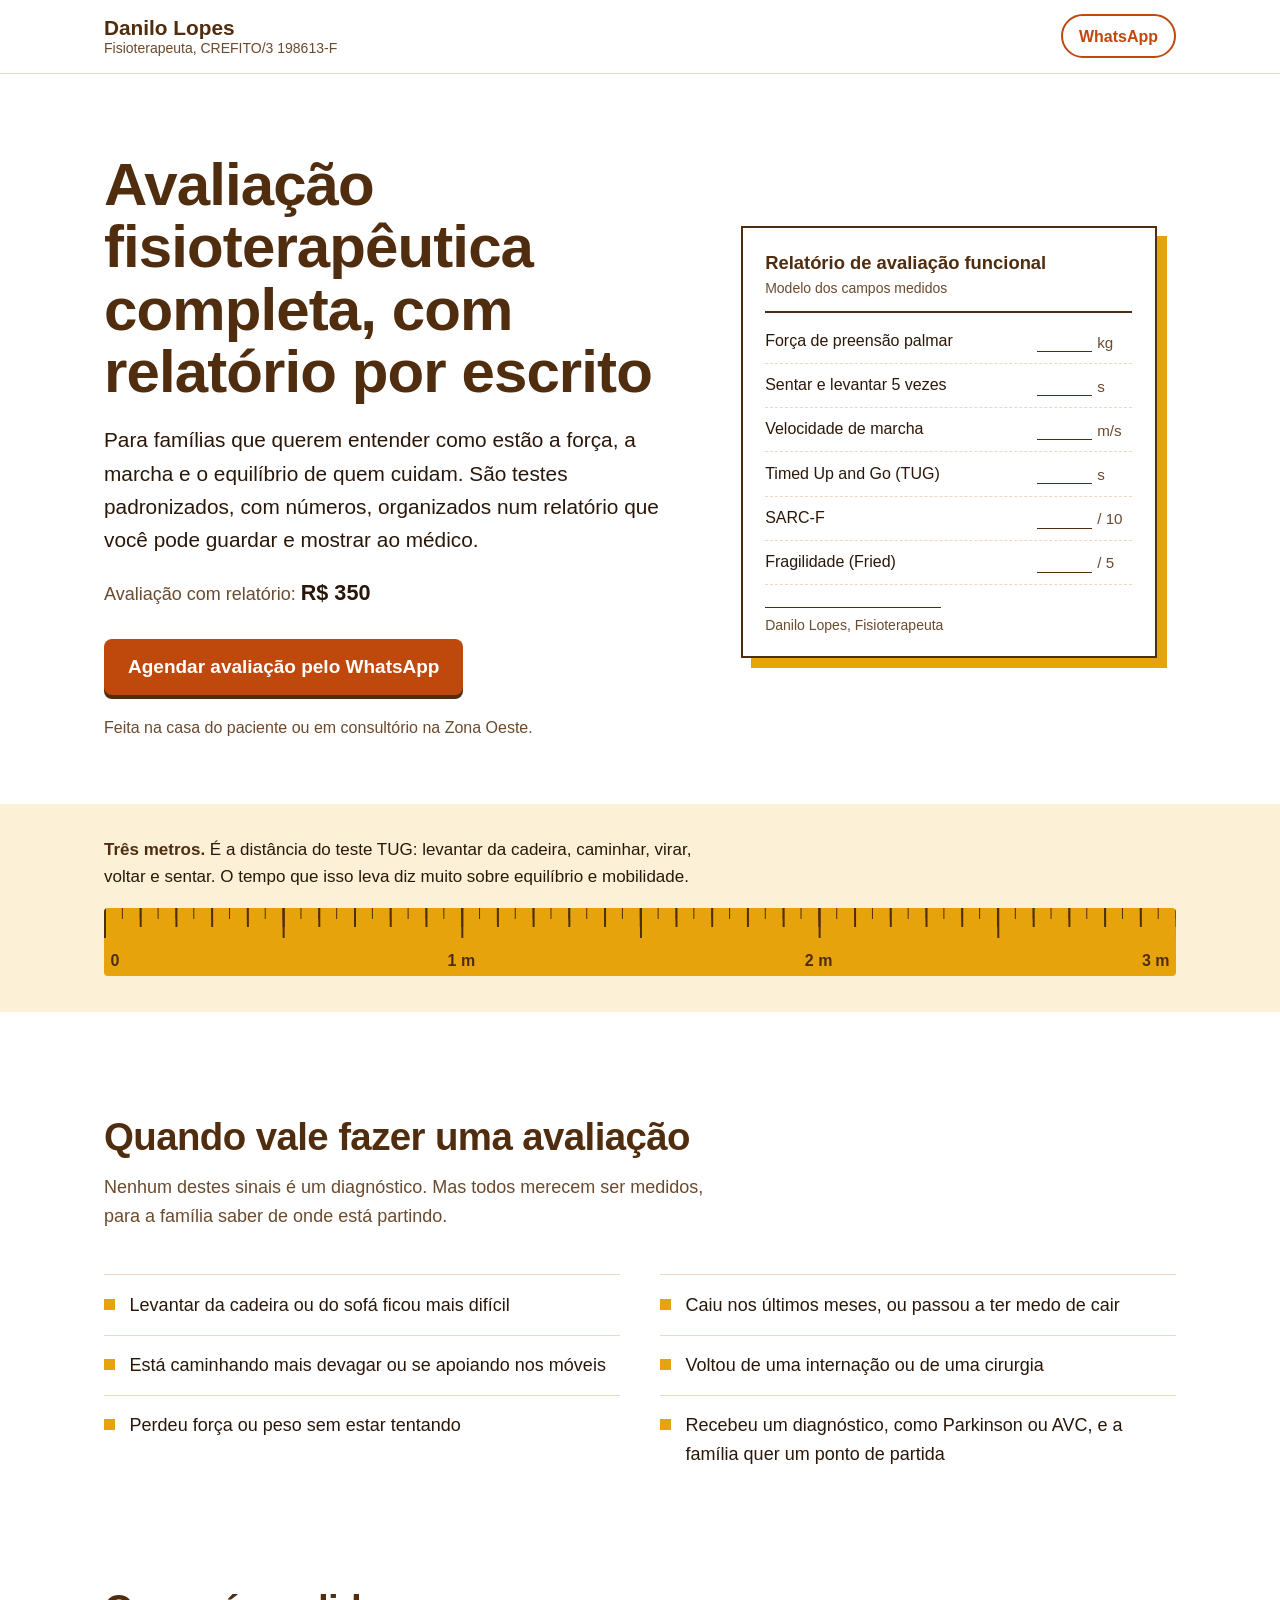
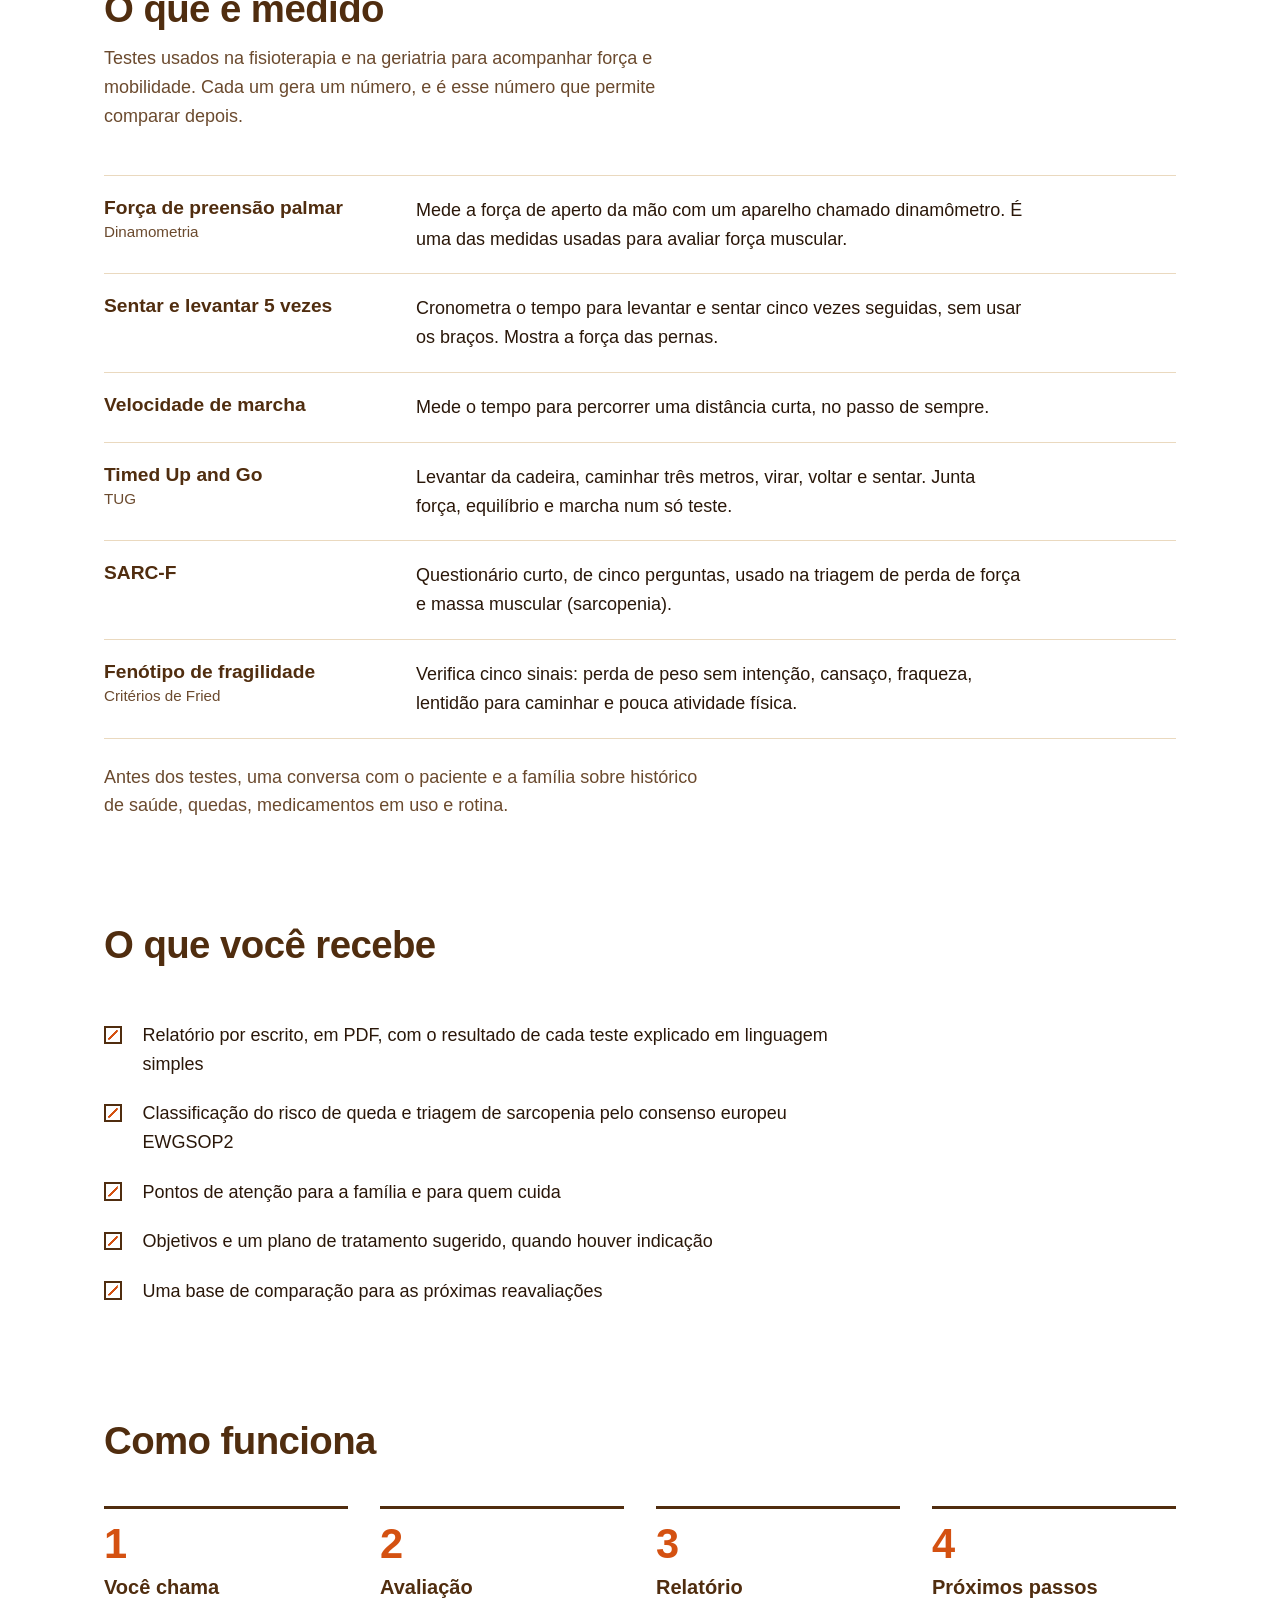
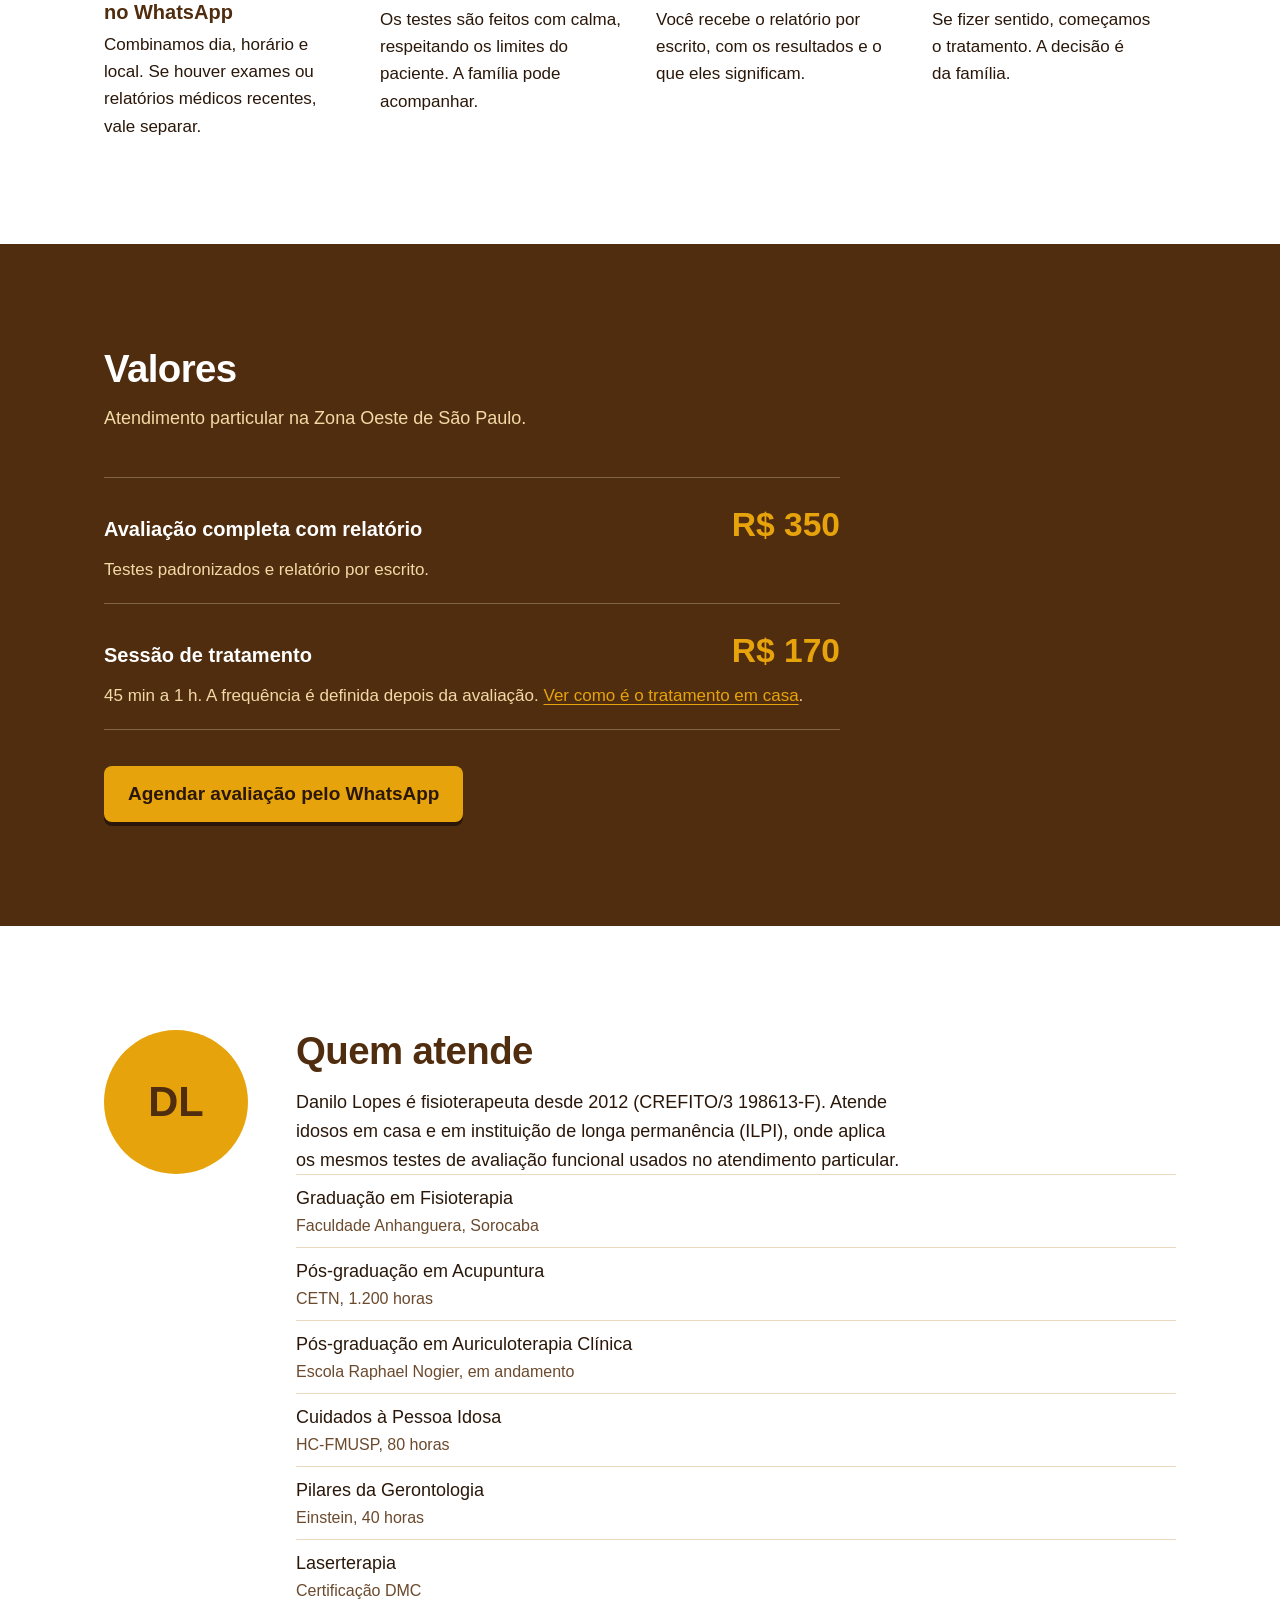
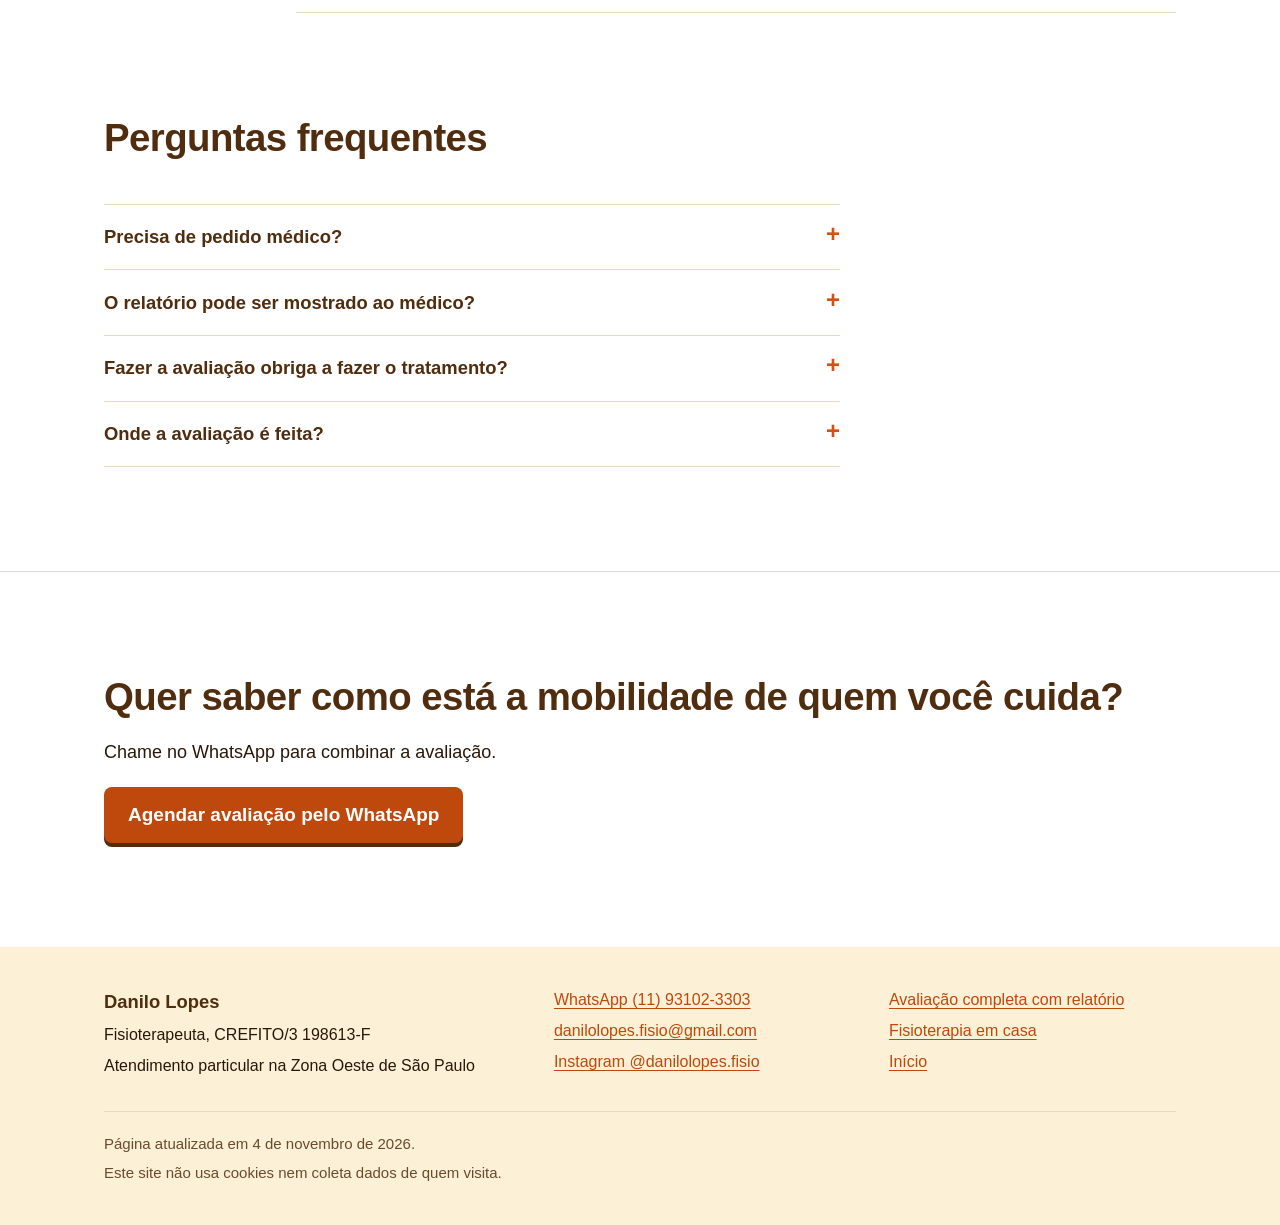
==== public/avaliacao/index.html @ bc0ceb4e "Páginas de avaliação completa e fisioterapia em casa Site estático (HTML, CSS embutido, fontes própr" ====
<!doctype html>
<html lang="pt-BR">
<head>
<meta charset="utf-8">
<meta name="viewport" content="width=device-width, initial-scale=1">
<script>document.documentElement.classList.add("js")</script>
<title>Avaliação fisioterapêutica para idosos com relatório | Danilo Lopes, Fisioterapeuta</title>
<meta name="description" content="Força, marcha, equilíbrio e risco de queda medidos com testes padronizados e entregues num relatório por escrito. Zona Oeste de São Paulo.">
<link rel="canonical" href="https://danilolopesfisio.com.br/avaliacao/">
<meta name="theme-color" content="#502d0f">
<link rel="icon" href="/favicon.svg" type="image/svg+xml">
<link rel="apple-touch-icon" href="/apple-touch-icon.png">
<link rel="preload" href="/fontes/bricolage-800.woff2" as="font" type="font/woff2" crossorigin>
<link rel="preload" href="/fontes/atkinson-400.woff2" as="font" type="font/woff2" crossorigin>
<meta property="og:type" content="website">
<meta property="og:locale" content="pt_BR">
<meta property="og:site_name" content="Danilo Lopes, Fisioterapeuta">
<meta property="og:title" content="Avaliação fisioterapêutica completa, com relatório por escrito">
<meta property="og:description" content="Força, marcha, equilíbrio e risco de queda medidos com testes padronizados e entregues num relatório por escrito. Zona Oeste de São Paulo.">
<meta property="og:url" content="https://danilolopesfisio.com.br/avaliacao/">
<meta property="og:image" content="https://danilolopesfisio.com.br/og/avaliacao.png">
<meta property="og:image:width" content="1200">
<meta property="og:image:height" content="630">
<meta property="og:image:alt" content="Avaliação fisioterapêutica completa, com relatório por escrito">
<meta name="twitter:card" content="summary_large_image">
<style>@font-face{font-family: "Bricolage";src: url("/fontes/bricolage-800.woff2") format("woff2");font-weight: 800;font-display: swap}@font-face{font-family: "Atkinson";src: url("/fontes/atkinson-400.woff2") format("woff2");font-weight: 400;font-display: swap}@font-face{font-family: "Atkinson";src: url("/fontes/atkinson-700.woff2") format("woff2");font-weight: 700;font-display: swap}:root{--papel: #ffffff;--tinta: #2a1709;--tinta-suave: #6b4a2e;--marrom: #502d0f;--laranja: #d45111;--laranja-texto: #bf480d;--mostarda: #e6a30b;--mostarda-claro: #fcf1d6;--linha: #ead9bf;--titulo: "Bricolage","Arial Black","Helvetica Neue",sans-serif;--texto: "Atkinson","Verdana","Segoe UI",sans-serif;--largura: 72rem;--medida: 38rem;--margem: clamp(1rem,4vw,2.5rem);--respiro: clamp(3.5rem,9vw,6.5rem)}*,*::before,*::after{box-sizing: border-box}html{-webkit-text-size-adjust: 100%;text-size-adjust: 100%}body{margin: 0;background: var(--papel);color: var(--tinta);font-family: var(--texto);font-size: 1.125rem;line-height: 1.6;text-rendering: optimizeLegibility}h1,h2,h3{font-family: var(--titulo);font-weight: 800;color: var(--marrom);letter-spacing: -0.015em;margin: 0;text-wrap: balance}h1{font-size: clamp(2.15rem,6.4vw,3.75rem);line-height: 1.04}h2{font-size: clamp(1.65rem,4.2vw,2.4rem);line-height: 1.1}h3{font-size: 1.25rem;line-height: 1.25;letter-spacing: 0}p{margin: 0;text-wrap: pretty}a{color: var(--laranja-texto);text-underline-offset: 0.18em;text-decoration-thickness: 1px}a:hover{text-decoration-thickness: 2px}:focus-visible{outline: 3px solid var(--laranja);outline-offset: 3px;border-radius: 2px}.conteiner{width: 100%;max-width: var(--largura);margin-inline: auto;padding-inline: var(--margem)}.pular{position: absolute;left: 1rem;top: -4rem;background: var(--marrom);color: var(--papel);padding: 0.6rem 1rem;z-index: 10}.pular:focus{top: 1rem}.topo{border-bottom: 1px solid var(--linha)}.topo-interno{display: flex;align-items: center;justify-content: space-between;gap: 1rem;padding-block: 0.9rem}.marca{text-decoration: none;color: var(--tinta);line-height: 1.2}.marca-nome{display: block;font-family: var(--titulo);font-weight: 800;font-size: 1.3rem;color: var(--marrom)}.marca-registro{display: block;font-size: 0.875rem;color: var(--tinta-suave)}.topo-wa{flex: none;font-weight: 700;font-size: 1rem;text-decoration: none;color: var(--laranja-texto);border: 2px solid currentColor;border-radius: 999px;padding: 0.45rem 1rem}.topo-wa:hover{background: var(--laranja-texto);color: var(--papel)}.botao{display: inline-block;background: var(--laranja-texto);color: var(--papel);font-family: var(--texto);font-weight: 700;font-size: 1.1875rem;line-height: 1.25;text-decoration: none;padding: 1rem 1.5rem;border-radius: 0.5rem;box-shadow: 0 4px 0 var(--marrom);transition: transform 120ms ease,box-shadow 120ms ease}.botao:hover{transform: translateY(2px);box-shadow: 0 2px 0 var(--marrom)}.botao:active{transform: translateY(4px);box-shadow: 0 0 0 var(--marrom)}.heroi{padding-block: clamp(2.25rem,7vw,5rem) clamp(2.5rem,6vw,4rem)}.heroi-grade{display: grid;gap: clamp(2.5rem,6vw,4.5rem);align-items: center}.heroi-texto{max-width: 40rem}.heroi-texto>* + *{margin-top: 1.25rem}.lead{font-size: clamp(1.15rem,2.4vw,1.3rem);max-width: var(--medida)}.preco-linha{font-size: 1.125rem;color: var(--tinta-suave)}.preco-linha strong{color: var(--tinta);font-size: 1.35rem;font-family: var(--titulo);font-weight: 800}.heroi-acao{padding-top: 0.5rem}.heroi-nota{font-size: 1rem;color: var(--tinta-suave)}.folha{background: var(--papel);border: 2px solid var(--marrom);box-shadow: 10px 10px 0 var(--mostarda);padding: 1.5rem 1.4rem 1.25rem;max-width: 26rem;width: calc(100% - 10px);justify-self: center;margin: 0 10px 10px 0}.folha-cabecalho{border-bottom: 2px solid var(--marrom);padding-bottom: 0.75rem;margin-bottom: 0.4rem}.folha-titulo{font-family: var(--titulo);font-weight: 800;color: var(--marrom);font-size: 1.15rem;line-height: 1.2}.folha-sub{font-size: 0.875rem;color: var(--tinta-suave);margin-top: 0.2rem}.folha-linhas{margin: 0}.folha-linha{display: grid;grid-template-columns: 1fr auto;gap: 0.75rem;align-items: end;padding-block: 0.7rem;border-bottom: 1px dashed var(--linha)}.folha-linha dt{font-size: 1rem;line-height: 1.3}.folha-linha dd{margin: 0;display: grid;grid-template-columns: 3.4rem 2.2rem;gap: 0.35rem;align-items: end;font-size: 0.95rem;line-height: 1.2;color: var(--tinta-suave);white-space: nowrap}.folha-linha dd span{border-bottom: 1.5px solid var(--marrom);height: 0.9em}.folha-assinatura{margin-top: 1.4rem;font-size: 0.875rem;color: var(--tinta-suave)}.folha-assinatura::before{content: "";display: block;width: 11rem;border-top: 1.5px solid var(--marrom);margin-bottom: 0.35rem}.planta{width: 100%;max-width: 28rem;justify-self: center;margin: 0}.planta svg{display: block;width: 100%;height: auto}.planta-texto{font-family: var(--texto);font-weight: 700;font-size: 15px;fill: var(--marrom)}.faixa-trena{background: var(--mostarda-claro);padding-block: 2rem 2.25rem;overflow: hidden}.trena-legenda{max-width: var(--medida);font-size: 1.0625rem;margin-bottom: 1.1rem}.trena-legenda strong{font-family: var(--titulo);font-weight: 800;color: var(--marrom)}.trena{position: relative;height: 4.25rem;background-color: var(--mostarda);background-image: repeating-linear-gradient(to right,var(--marrom) 0 2px,transparent 2px 100%),repeating-linear-gradient(to right,var(--marrom) 0 1.5px,transparent 1.5px 100%),repeating-linear-gradient(to right,var(--marrom) 0 1px,transparent 1px 100%);background-size: calc(100% / 6) 1.9rem,calc(100% / 30) 1.2rem,calc(100% / 60) 0.7rem;background-repeat: repeat-x;background-position: left top;border-radius: 0.25rem;transform-origin: left center;animation: desenrolar 1100ms cubic-bezier(.2,.7,.2,1) 200ms both}.trena-marca{position: absolute;bottom: 0.45rem;font-family: var(--titulo);font-weight: 800;font-size: 1rem;color: var(--marrom);line-height: 1;white-space: nowrap;transform: translateX(-50%)}.trena-marca:first-child{transform: none;left: 0.4rem !important}.trena-marca:last-child{transform: translateX(-100%);left: calc(100% - 0.4rem) !important}@keyframes desenrolar{from{transform: scaleX(0.04)}to{transform: scaleX(1)}}.secao{padding-block: calc(var(--respiro) / 2)}.faixa-trena + .secao{padding-top: var(--respiro)}main>.secao:last-child{padding-bottom: var(--respiro)}.secao-cabeca{max-width: var(--medida);margin-bottom: clamp(1.75rem,4vw,2.75rem)}.secao-cabeca>* + *{margin-top: 0.9rem}.secao-intro{color: var(--tinta-suave)}.lista-regua{list-style: none;margin: 0;padding: 0;display: grid;column-gap: 2.5rem}.lista-regua li{border-top: 1px solid var(--linha);padding: 0.95rem 0 0.95rem 1.6rem;position: relative}.lista-regua li::before{content: "";position: absolute;left: 0;top: 1.45rem;width: 0.7rem;height: 0.7rem;background: var(--mostarda)}.definicoes{margin: 0}.definicao{display: grid;gap: 0.35rem 2.5rem;border-top: 1px solid var(--linha);padding-block: 1.25rem}.definicao:last-child{border-bottom: 1px solid var(--linha)}.definicao dt{font-family: var(--titulo);font-weight: 800;font-size: 1.2rem;color: var(--marrom);line-height: 1.25}.definicao dt small{display: block;font-family: var(--texto);font-weight: 400;font-size: 0.95rem;color: var(--tinta-suave);margin-top: 0.15rem}.definicao dd{margin: 0;max-width: var(--medida)}.complemento{margin-top: 1.5rem;max-width: var(--medida);color: var(--tinta-suave)}.recebe{list-style: none;margin: 0;padding: 0;max-width: 46rem}.recebe li{display: grid;grid-template-columns: 1.6rem 1fr;gap: 0.8rem;padding-block: 0.65rem}.recebe li::before{content: "";width: 1.15rem;height: 1.15rem;margin-top: 0.3rem;border: 2px solid var(--marrom);background: linear-gradient(135deg,transparent 45%,var(--laranja) 45% 60%,transparent 60%) center / 70% 70% no-repeat}.passos{list-style: none;margin: 0;padding: 0;counter-reset: passo;display: grid;gap: 1.75rem 2rem}.passos li{counter-increment: passo;border-top: 3px solid var(--marrom);padding-top: 0.9rem}.passos li::before{content: counter(passo);display: block;font-family: var(--titulo);font-weight: 800;font-size: 2.6rem;line-height: 1;color: var(--laranja);margin-bottom: 0.6rem}.passos h3{margin-bottom: 0.4rem}.passos p{font-size: 1.0625rem}.motivos{list-style: none;margin: 0;padding: 0;display: grid;gap: 1.25rem 2.5rem}.motivos li{padding-left: 1.1rem;border-left: 4px solid var(--mostarda)}.valores{background: var(--marrom);color: var(--mostarda-claro);padding-block: var(--respiro);margin-block: calc(var(--respiro) / 2)}.valores h2{color: var(--papel)}.valores .secao-intro{color: #f2d9a6}.precos{margin: 0;max-width: 46rem}.preco{display: grid;grid-template-columns: 1fr auto;gap: 0.25rem 1rem;align-items: baseline;padding-block: 1.25rem;border-top: 1px solid rgba(252,241,214,0.28)}.preco:last-child{border-bottom: 1px solid rgba(252,241,214,0.28)}.preco dt{font-family: var(--titulo);font-weight: 800;font-size: 1.25rem;color: var(--papel);line-height: 1.25}.preco dd{margin: 0}.preco-valor{font-family: var(--titulo);font-weight: 800;font-size: clamp(1.6rem,4.5vw,2.1rem);color: var(--mostarda);white-space: nowrap}.preco-detalhe{grid-column: 1 / -1;color: #f2d9a6;font-size: 1.0625rem}.valores-acao{margin-top: 2.25rem}.valores .botao{background: var(--mostarda);color: var(--tinta);box-shadow: 0 4px 0 #2a1709}.valores .botao:hover{box-shadow: 0 2px 0 #2a1709}.valores .botao:active{box-shadow: 0 0 0 #2a1709}.valores a:not(.botao){color: var(--mostarda)}.sobre-grade{display: grid;gap: 2rem 3rem;align-items: start}.retrato{width: 6.5rem;height: 6.5rem;border-radius: 50%;background: var(--mostarda);color: var(--marrom);display: grid;place-items: center;font-family: var(--titulo);font-weight: 800;font-size: 2.6rem;overflow: hidden}.retrato img{width: 100%;height: 100%;object-fit: cover}.sobre-texto>* + *{margin-top: 1rem}.sobre-texto p{max-width: var(--medida)}.formacao{list-style: none;margin: 0;padding: 0}.formacao li{padding-block: 0.55rem;border-top: 1px solid var(--linha)}.formacao li:last-child{border-bottom: 1px solid var(--linha)}.formacao span{display: block;color: var(--tinta-suave);font-size: 1rem}.perguntas{max-width: 46rem}.pergunta{border-top: 1px solid var(--linha)}.pergunta:last-child{border-bottom: 1px solid var(--linha)}.pergunta summary{cursor: pointer;list-style: none;display: flex;justify-content: space-between;gap: 1rem;padding-block: 1.1rem;font-weight: 700;font-size: 1.15rem;color: var(--marrom)}.pergunta summary::-webkit-details-marker{display: none}.pergunta summary::after{content: "+";font-family: var(--titulo);font-weight: 800;font-size: 1.5rem;line-height: 1;color: var(--laranja);transition: transform 160ms ease}.pergunta[open] summary::after{transform: rotate(45deg)}.pergunta p{padding-bottom: 1.2rem;max-width: var(--medida)}.fechamento{border-top: 1px solid var(--linha);margin-top: calc(var(--respiro) / 2);padding-top: var(--respiro)}.fechamento-interno>* + *{margin-top: 1.25rem}.fechamento p{max-width: var(--medida)}.rodape{background: var(--mostarda-claro);padding-block: 2.5rem 6rem;font-size: 1rem}.rodape-grade{display: grid;gap: 1.5rem 3rem}.rodape-grade>*>* + *{margin-top: 0.35rem}.rodape-nome{font-family: var(--titulo);font-weight: 800;color: var(--marrom);font-size: 1.15rem}.rodape-legal{margin-top: 2rem;padding-top: 1.25rem;border-top: 1px solid var(--linha);color: var(--tinta-suave);font-size: 0.9375rem}.rodape-legal p + p{margin-top: 0.35rem}.barra-wa{position: fixed;left: 0;right: 0;bottom: 0;z-index: 5;padding: 0.7rem var(--margem) calc(0.7rem + env(safe-area-inset-bottom));background: rgba(255,255,255,0.96);border-top: 1px solid var(--linha)}.barra-wa{transition: transform 200ms ease}.js .barra-wa{transform: translateY(110%)}.js .barra-wa.visivel{transform: none}.barra-wa .botao{display: block;text-align: center;box-shadow: none;padding-block: 0.85rem}.barra-wa .botao:hover,.barra-wa .botao:active{transform: none}.inicio-caminhos{list-style: none;margin: 0;padding: 0;display: grid;gap: 1.5rem}.caminho{display: block;text-decoration: none;color: var(--tinta);border: 2px solid var(--marrom);padding: 1.5rem 1.4rem;box-shadow: 8px 8px 0 var(--mostarda);margin-right: 8px;transition: transform 120ms ease,box-shadow 120ms ease}.caminho:hover{transform: translate(3px,3px);box-shadow: 5px 5px 0 var(--mostarda)}.caminho h2{font-size: clamp(1.4rem,3.4vw,1.8rem)}.caminho p{margin-top: 0.6rem}.caminho-preco{display: block;margin-top: 0.9rem;font-family: var(--titulo);font-weight: 800;font-size: 1.2rem;color: var(--laranja-texto)}@media (min-width: 46rem){.lista-regua{grid-template-columns: 1fr 1fr}.definicao{grid-template-columns: 17rem 1fr}.passos{grid-template-columns: repeat(2,1fr)}.motivos{grid-template-columns: repeat(3,1fr)}.sobre-grade{grid-template-columns: 9rem 1fr}.retrato{width: 9rem;height: 9rem}.rodape-grade{grid-template-columns: 1.4fr 1fr 1fr}.inicio-caminhos{grid-template-columns: 1fr 1fr}.barra-wa{display: none}.rodape{padding-bottom: 2.5rem}}@media (min-width: 62rem){.heroi-grade{grid-template-columns: 1.25fr 1fr}.passos{grid-template-columns: repeat(4,1fr)}}@media (max-width: 22rem){.topo-wa{padding-inline: 0.75rem}.marca-registro{font-size: 0.8125rem}}@media (prefers-reduced-motion: reduce){.trena{animation: none}.botao,.caminho,.pergunta summary::after,.barra-wa{transition: none}}@media print{.topo-wa,.barra-wa,.botao{display: none}.faixa-trena,.valores,.rodape{background: none;color: var(--tinta)}}</style>
<script type="application/ld+json">{"@context":"https://schema.org","@type":"Physiotherapy","name":"Danilo Lopes, Fisioterapeuta","url":"https://danilolopesfisio.com.br/","telephone":"+5511931023303","email":"danilolopes.fisio@gmail.com","areaServed":{"@type":"Place","name":"Zona Oeste de São Paulo"},"sameAs":["https://www.instagram.com/danilolopes.fisio/"],"founder":{"@type":"Person","name":"Danilo Lopes","jobTitle":"Fisioterapeuta"},"makesOffer":[{"@type":"Offer","price":"350.00","priceCurrency":"BRL","itemOffered":{"@type":"Service","name":"Avaliação fisioterapêutica completa com relatório"}},{"@type":"Offer","price":"170.00","priceCurrency":"BRL","itemOffered":{"@type":"Service","name":"Sessão de fisioterapia em casa"}}]}</script>
</head>
<body>
<a class="pular" href="#conteudo">Pular para o conteúdo</a>
<header class="topo">
  <div class="conteiner topo-interno">
    <a class="marca" href="/">
      <span class="marca-nome">Danilo Lopes</span>
      <span class="marca-registro">Fisioterapeuta, CREFITO/3 198613-F</span>
    </a>
    <a class="topo-wa" href="https://wa.me/5511931023303?text=Ol%C3%A1%2C%20Danilo!%20Vim%20pelo%20site%20e%20quero%20agendar%20a%20avalia%C3%A7%C3%A3o%20fisioterap%C3%AAutica%20completa%20com%20relat%C3%B3rio.">WhatsApp</a>
  </div>
</header>
<main id="conteudo">
  <section class="heroi">
    <div class="conteiner heroi-grade">
      <div class="heroi-texto">
        <h1>Avaliação fisioterapêutica completa, com relatório por escrito</h1>
        <p class="lead">Para famílias que querem entender como estão a força, a marcha e o equilíbrio de quem cuidam. São testes padronizados, com números, organizados num relatório que você pode guardar e mostrar ao médico.</p>
        <p class="preco-linha">Avaliação com relatório: <strong>R$ 350</strong></p>
        <div class="heroi-acao"><a class="botao" href="https://wa.me/5511931023303?text=Ol%C3%A1%2C%20Danilo!%20Vim%20pelo%20site%20e%20quero%20agendar%20a%20avalia%C3%A7%C3%A3o%20fisioterap%C3%AAutica%20completa%20com%20relat%C3%B3rio.">Agendar avaliação pelo WhatsApp</a></div>
        <p class="heroi-nota">Feita na casa do paciente ou em consultório na Zona Oeste.</p>
      </div>
      <figure class="folha" aria-label="Modelo dos itens que aparecem no relatório">
        <div class="folha-cabecalho">
          <p class="folha-titulo">Relatório de avaliação funcional</p>
          <p class="folha-sub">Modelo dos campos medidos</p>
        </div>
        <dl class="folha-linhas">
          <div class="folha-linha"><dt>Força de preensão palmar</dt><dd><span></span>kg</dd></div>
          <div class="folha-linha"><dt>Sentar e levantar 5 vezes</dt><dd><span></span>s</dd></div>
          <div class="folha-linha"><dt>Velocidade de marcha</dt><dd><span></span>m/s</dd></div>
          <div class="folha-linha"><dt>Timed Up and Go (TUG)</dt><dd><span></span>s</dd></div>
          <div class="folha-linha"><dt>SARC-F</dt><dd><span></span>/ 10</dd></div>
          <div class="folha-linha"><dt>Fragilidade (Fried)</dt><dd><span></span>/ 5</dd></div>
        </dl>
        <p class="folha-assinatura">Danilo Lopes, Fisioterapeuta</p>
      </figure>
    </div>
  </section>
  <section class="faixa-trena" aria-label="Três metros, a distância do teste TUG">
  <div class="conteiner">
    <p class="trena-legenda"><strong>Três metros.</strong> É a distância do teste TUG: levantar da cadeira, caminhar, virar, voltar e sentar. O tempo que isso leva diz muito sobre equilíbrio e mobilidade.</p>
    <div class="trena" aria-hidden="true">
      <span class="trena-marca" style="left:0">0</span>
      <span class="trena-marca" style="left:33.333%">1 m</span>
      <span class="trena-marca" style="left:66.667%">2 m</span>
      <span class="trena-marca" style="left:100%">3 m</span>
    </div>
  </div>
</section>
  <section class="secao" aria-labelledby="titulo-sinais">
    <div class="conteiner">
      <div class="secao-cabeca">
        <h2 id="titulo-sinais">Quando vale fazer uma avaliação</h2>
        <p class="secao-intro">Nenhum destes sinais é um diagnóstico. Mas todos merecem ser medidos, para a família saber de onde está partindo.</p>
      </div>
      <ul class="lista-regua">
        <li>Levantar da cadeira ou do sofá ficou mais difícil</li>
        <li>Caiu nos últimos meses, ou passou a ter medo de cair</li>
        <li>Está caminhando mais devagar ou se apoiando nos móveis</li>
        <li>Voltou de uma internação ou de uma cirurgia</li>
        <li>Perdeu força ou peso sem estar tentando</li>
        <li>Recebeu um diagnóstico, como Parkinson ou AVC, e a família quer um ponto de partida</li>
      </ul>
    </div>
  </section>
  <section class="secao" aria-labelledby="titulo-testes">
    <div class="conteiner">
      <div class="secao-cabeca">
        <h2 id="titulo-testes">O que é medido</h2>
        <p class="secao-intro">Testes usados na fisioterapia e na geriatria para acompanhar força e mobilidade. Cada um gera um número, e é esse número que permite comparar depois.</p>
      </div>
      <dl class="definicoes">
        <div class="definicao">
          <dt>Força de preensão palmar<small>Dinamometria</small></dt>
          <dd>Mede a força de aperto da mão com um aparelho chamado dinamômetro. É uma das medidas usadas para avaliar força muscular.</dd>
        </div>
        <div class="definicao">
          <dt>Sentar e levantar 5 vezes</dt>
          <dd>Cronometra o tempo para levantar e sentar cinco vezes seguidas, sem usar os braços. Mostra a força das pernas.</dd>
        </div>
        <div class="definicao">
          <dt>Velocidade de marcha</dt>
          <dd>Mede o tempo para percorrer uma distância curta, no passo de sempre.</dd>
        </div>
        <div class="definicao">
          <dt>Timed Up and Go<small>TUG</small></dt>
          <dd>Levantar da cadeira, caminhar três metros, virar, voltar e sentar. Junta força, equilíbrio e marcha num só teste.</dd>
        </div>
        <div class="definicao">
          <dt>SARC-F</dt>
          <dd>Questionário curto, de cinco perguntas, usado na triagem de perda de força e massa muscular (sarcopenia).</dd>
        </div>
        <div class="definicao">
          <dt>Fenótipo de fragilidade<small>Critérios de Fried</small></dt>
          <dd>Verifica cinco sinais: perda de peso sem intenção, cansaço, fraqueza, lentidão para caminhar e pouca atividade física.</dd>
        </div>
      </dl>
      <p class="complemento">Antes dos testes, uma conversa com o paciente e a família sobre histórico de saúde, quedas, medicamentos em uso e rotina.</p>
    </div>
  </section>
  <section class="secao" aria-labelledby="titulo-recebe">
    <div class="conteiner">
      <div class="secao-cabeca">
        <h2 id="titulo-recebe">O que você recebe</h2>
      </div>
      <ul class="recebe">
        <li>Relatório por escrito, em PDF, com o resultado de cada teste explicado em linguagem simples</li>
        <li>Classificação do risco de queda e triagem de sarcopenia pelo consenso europeu EWGSOP2</li>
        <li>Pontos de atenção para a família e para quem cuida</li>
        <li>Objetivos e um plano de tratamento sugerido, quando houver indicação</li>
        <li>Uma base de comparação para as próximas reavaliações</li>
      </ul>
    </div>
  </section>
  <section class="secao" aria-labelledby="titulo-passos">
    <div class="conteiner">
      <div class="secao-cabeca">
        <h2 id="titulo-passos">Como funciona</h2>
      </div>
      <ol class="passos">
        <li>
          <h3>Você chama no WhatsApp</h3>
          <p>Combinamos dia, horário e local. Se houver exames ou relatórios médicos recentes, vale separar.</p>
        </li>
        <li>
          <h3>Avaliação</h3>
          <p>Os testes são feitos com calma, respeitando os limites do paciente. A família pode acompanhar.</p>
        </li>
        <li>
          <h3>Relatório</h3>
          <p>Você recebe o relatório por escrito, com os resultados e o que eles significam.</p>
        </li>
        <li>
          <h3>Próximos passos</h3>
          <p>Se fizer sentido, começamos o tratamento. A decisão é da família.</p>
        </li>
      </ol>
    </div>
  </section>
  <section class="secao valores" aria-labelledby="titulo-valores">
    <div class="conteiner">
      <div class="secao-cabeca">
        <h2 id="titulo-valores">Valores</h2>
        <p class="secao-intro">Atendimento particular na Zona Oeste de São Paulo.</p>
      </div>
      <dl class="precos">
        <div class="preco">
          <dt>Avaliação completa com relatório</dt>
          <dd class="preco-valor">R$ 350</dd>
          <dd class="preco-detalhe">Testes padronizados e relatório por escrito.</dd>
        </div>
        <div class="preco">
          <dt>Sessão de tratamento</dt>
          <dd class="preco-valor">R$ 170</dd>
          <dd class="preco-detalhe">45 min a 1 h. A frequência é definida depois da avaliação. <a href="/home-care/">Ver como é o tratamento em casa</a>.</dd>
        </div>
      </dl>
      <div class="valores-acao"><a class="botao" href="https://wa.me/5511931023303?text=Ol%C3%A1%2C%20Danilo!%20Vim%20pelo%20site%20e%20quero%20agendar%20a%20avalia%C3%A7%C3%A3o%20fisioterap%C3%AAutica%20completa%20com%20relat%C3%B3rio.">Agendar avaliação pelo WhatsApp</a></div>
    </div>
  </section>
  <section class="secao" id="quem-atende" aria-labelledby="titulo-sobre">
  <div class="conteiner sobre-grade">
    <div class="retrato">DL</div>
    <div class="sobre-texto">
      <h2 id="titulo-sobre">Quem atende</h2>
      <p>Danilo Lopes é fisioterapeuta desde 2012 (CREFITO/3 198613-F). Atende idosos em casa e em instituição de longa permanência (ILPI), onde aplica os mesmos testes de avaliação funcional usados no atendimento particular.</p>
      <ul class="formacao">
        <li>Graduação em Fisioterapia<span>Faculdade Anhanguera, Sorocaba</span></li>
        <li>Pós-graduação em Acupuntura<span>CETN, 1.200 horas</span></li>
        <li>Pós-graduação em Auriculoterapia Clínica<span>Escola Raphael Nogier, em andamento</span></li>
        <li>Cuidados à Pessoa Idosa<span>HC-FMUSP, 80 horas</span></li>
        <li>Pilares da Gerontologia<span>Einstein, 40 horas</span></li>
        <li>Laserterapia<span>Certificação DMC</span></li>
      </ul>
    </div>
  </div>
</section>
  <section class="secao" aria-labelledby="titulo-perguntas">
    <div class="conteiner">
      <div class="secao-cabeca">
        <h2 id="titulo-perguntas">Perguntas frequentes</h2>
      </div>
      <div class="perguntas">
        <details class="pergunta">
          <summary>Precisa de pedido médico?</summary>
          <p>Não é necessário para o atendimento particular. Exames e relatórios médicos recentes ajudam e podem ser mostrados no dia.</p>
        </details>
        <details class="pergunta">
          <summary>O relatório pode ser mostrado ao médico?</summary>
          <p>Sim. Ele foi pensado para a família entender e também pode ser compartilhado com o médico e a equipe que acompanham o paciente.</p>
        </details>
        <details class="pergunta">
          <summary>Fazer a avaliação obriga a fazer o tratamento?</summary>
          <p>Não. Você pode usar o relatório como referência e decidir depois.</p>
        </details>
        <details class="pergunta">
          <summary>Onde a avaliação é feita?</summary>
          <p>A avaliação é feita na casa do paciente ou em consultório na Zona Oeste, como for melhor para o paciente. Para outros bairros, chame no WhatsApp para conferir.</p>
        </details>
      </div>
    </div>
  </section>
  <section class="secao fechamento" aria-labelledby="titulo-fechamento">
    <div class="conteiner fechamento-interno">
      <h2 id="titulo-fechamento">Quer saber como está a mobilidade de quem você cuida?</h2>
      <p>Chame no WhatsApp para combinar a avaliação.</p>
      <a class="botao" href="https://wa.me/5511931023303?text=Ol%C3%A1%2C%20Danilo!%20Vim%20pelo%20site%20e%20quero%20agendar%20a%20avalia%C3%A7%C3%A3o%20fisioterap%C3%AAutica%20completa%20com%20relat%C3%B3rio.">Agendar avaliação pelo WhatsApp</a>
    </div>
  </section>
</main>
<footer class="rodape">
  <div class="conteiner">
    <div class="rodape-grade">
      <div>
        <p class="rodape-nome">Danilo Lopes</p>
        <p>Fisioterapeuta, CREFITO/3 198613-F</p>
        <p>Atendimento particular na Zona Oeste de São Paulo</p>
      </div>
      <div>
        <p><a href="https://wa.me/5511931023303?text=Ol%C3%A1%2C%20Danilo!%20Vim%20pelo%20site%20e%20quero%20agendar%20a%20avalia%C3%A7%C3%A3o%20fisioterap%C3%AAutica%20completa%20com%20relat%C3%B3rio.">WhatsApp (11) 93102-3303</a></p>
        <p><a href="mailto:danilolopes.fisio@gmail.com">danilolopes.fisio@gmail.com</a></p>
        <p><a href="https://www.instagram.com/danilolopes.fisio/">Instagram @danilolopes.fisio</a></p>
      </div>
      <nav aria-label="Páginas do site">
        <p><a href="/avaliacao/">Avaliação completa com relatório</a></p>
        <p><a href="/home-care/">Fisioterapia em casa</a></p>
        <p><a href="/">Início</a></p>
      </nav>
    </div>
    <div class="rodape-legal">
      <p>Página atualizada em 4 de novembro de 2026.</p>
      <p>Este site não usa cookies nem coleta dados de quem visita.</p>
    </div>
  </div>
</footer>
<div class="barra-wa"><a class="botao" href="https://wa.me/5511931023303?text=Ol%C3%A1%2C%20Danilo!%20Vim%20pelo%20site%20e%20quero%20agendar%20a%20avalia%C3%A7%C3%A3o%20fisioterap%C3%AAutica%20completa%20com%20relat%C3%B3rio.">Agendar avaliação pelo WhatsApp</a></div>
<script>
(function () {
  var barra = document.querySelector(".barra-wa");
  var alvo = document.querySelector(".heroi .botao") || document.querySelector(".heroi");
  if (!barra) return;
  if (!alvo || !("IntersectionObserver" in window)) { barra.classList.add("visivel"); return; }
  new IntersectionObserver(function (e) {
    barra.classList.toggle("visivel", !e[0].isIntersecting && e[0].boundingClientRect.top < 0);
  }).observe(alvo);
})();
</script>
</body>
</html>
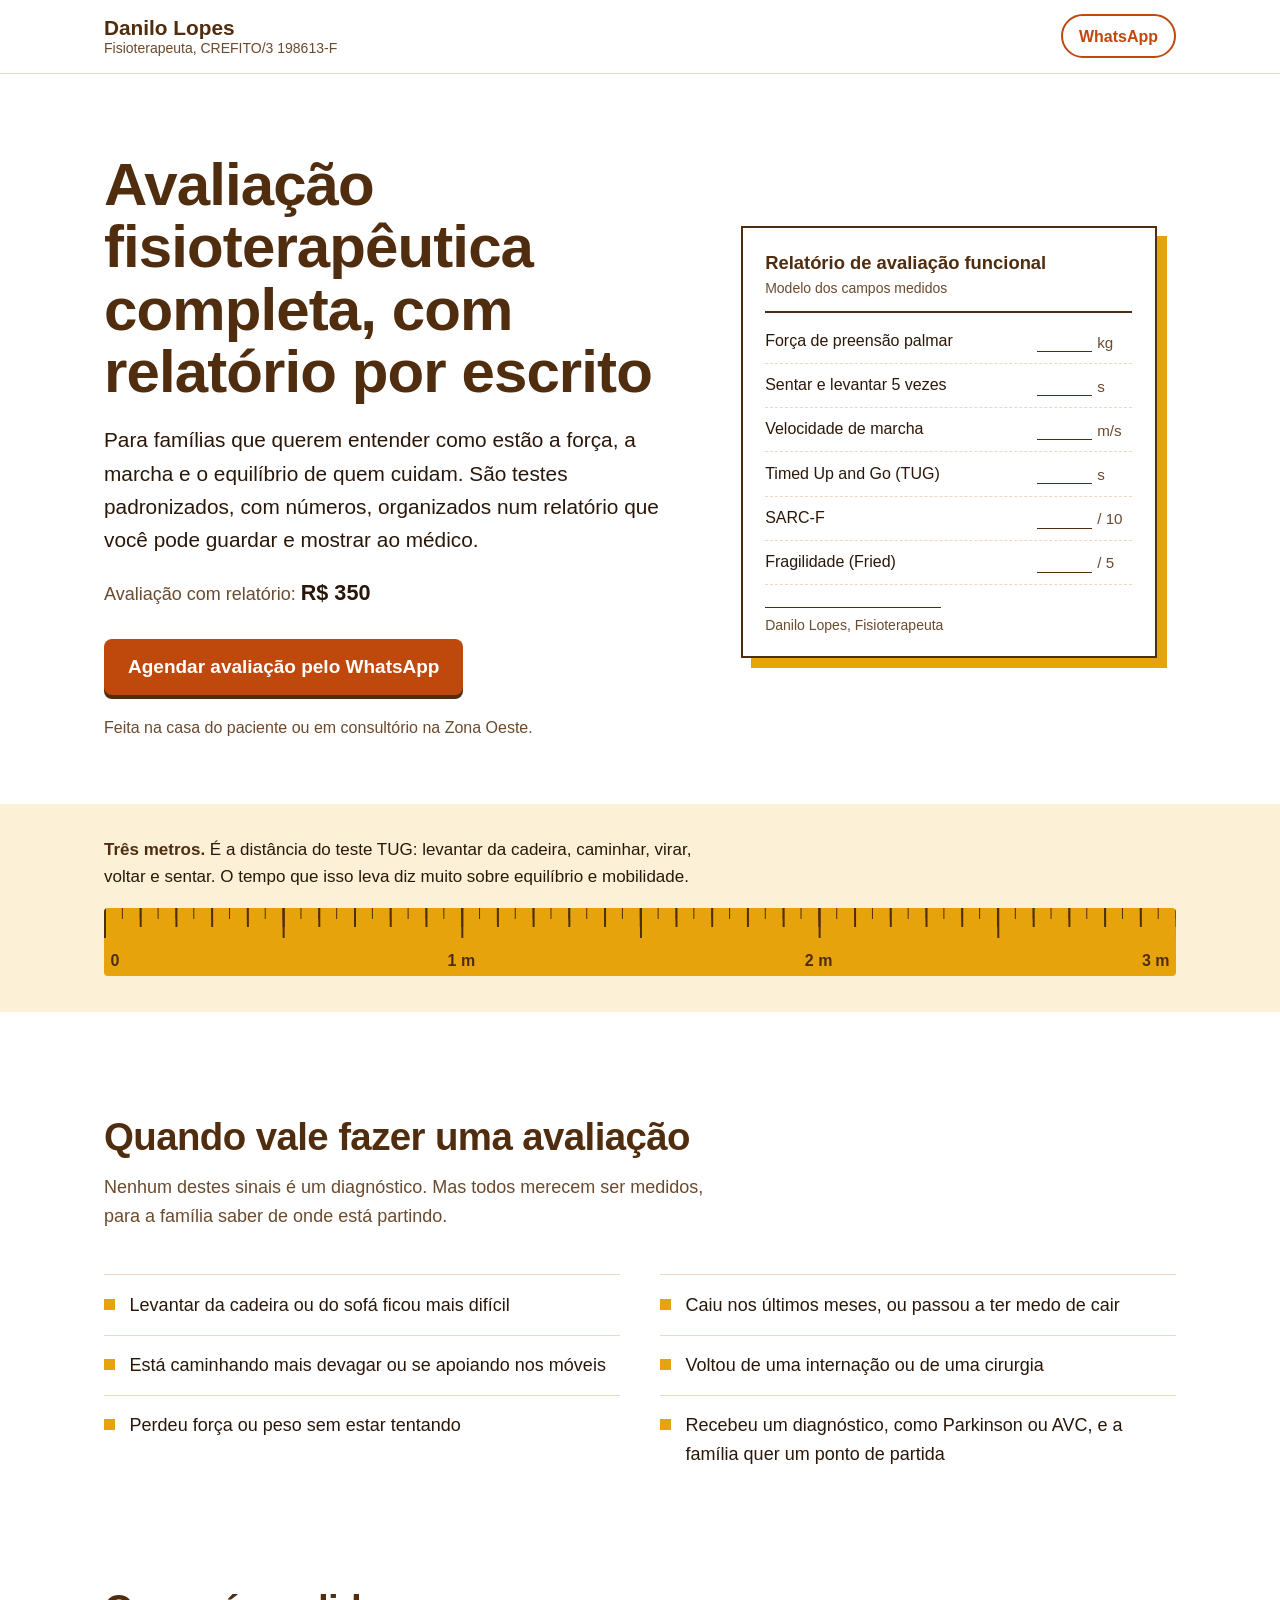
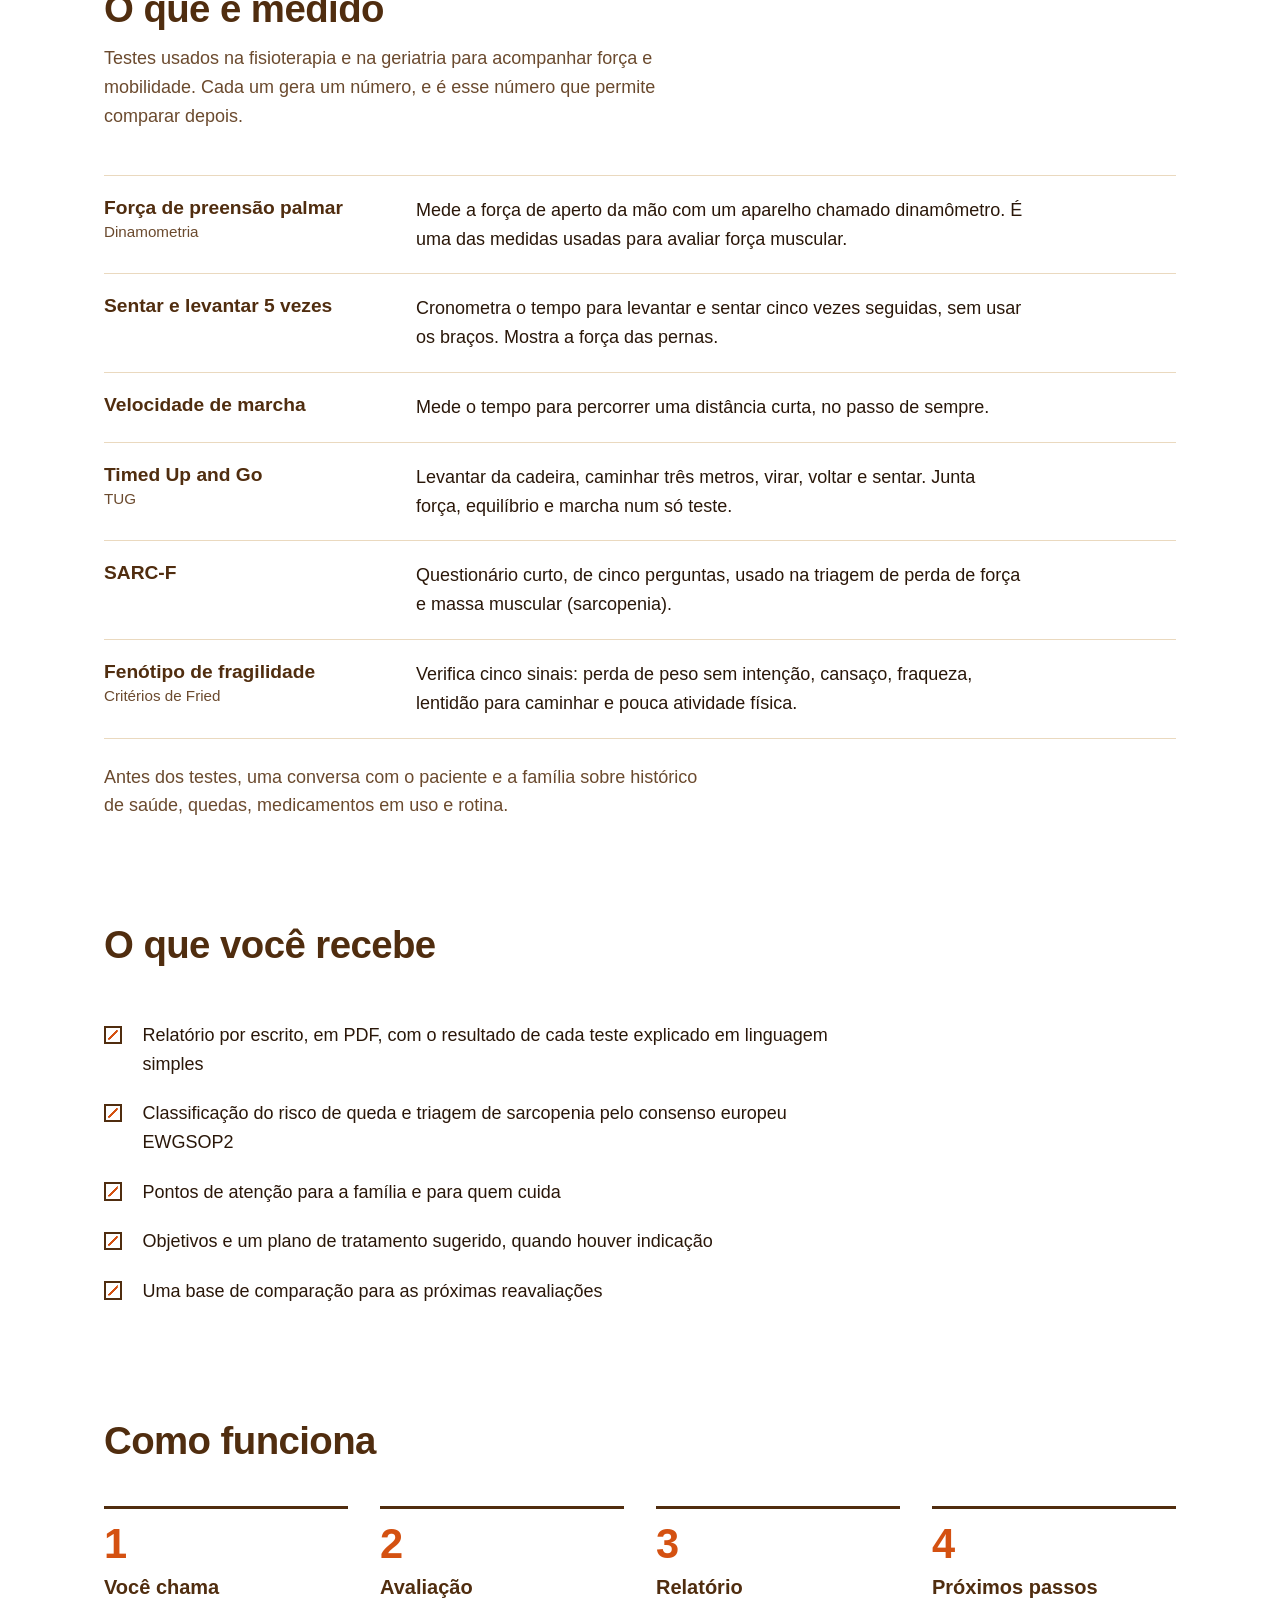
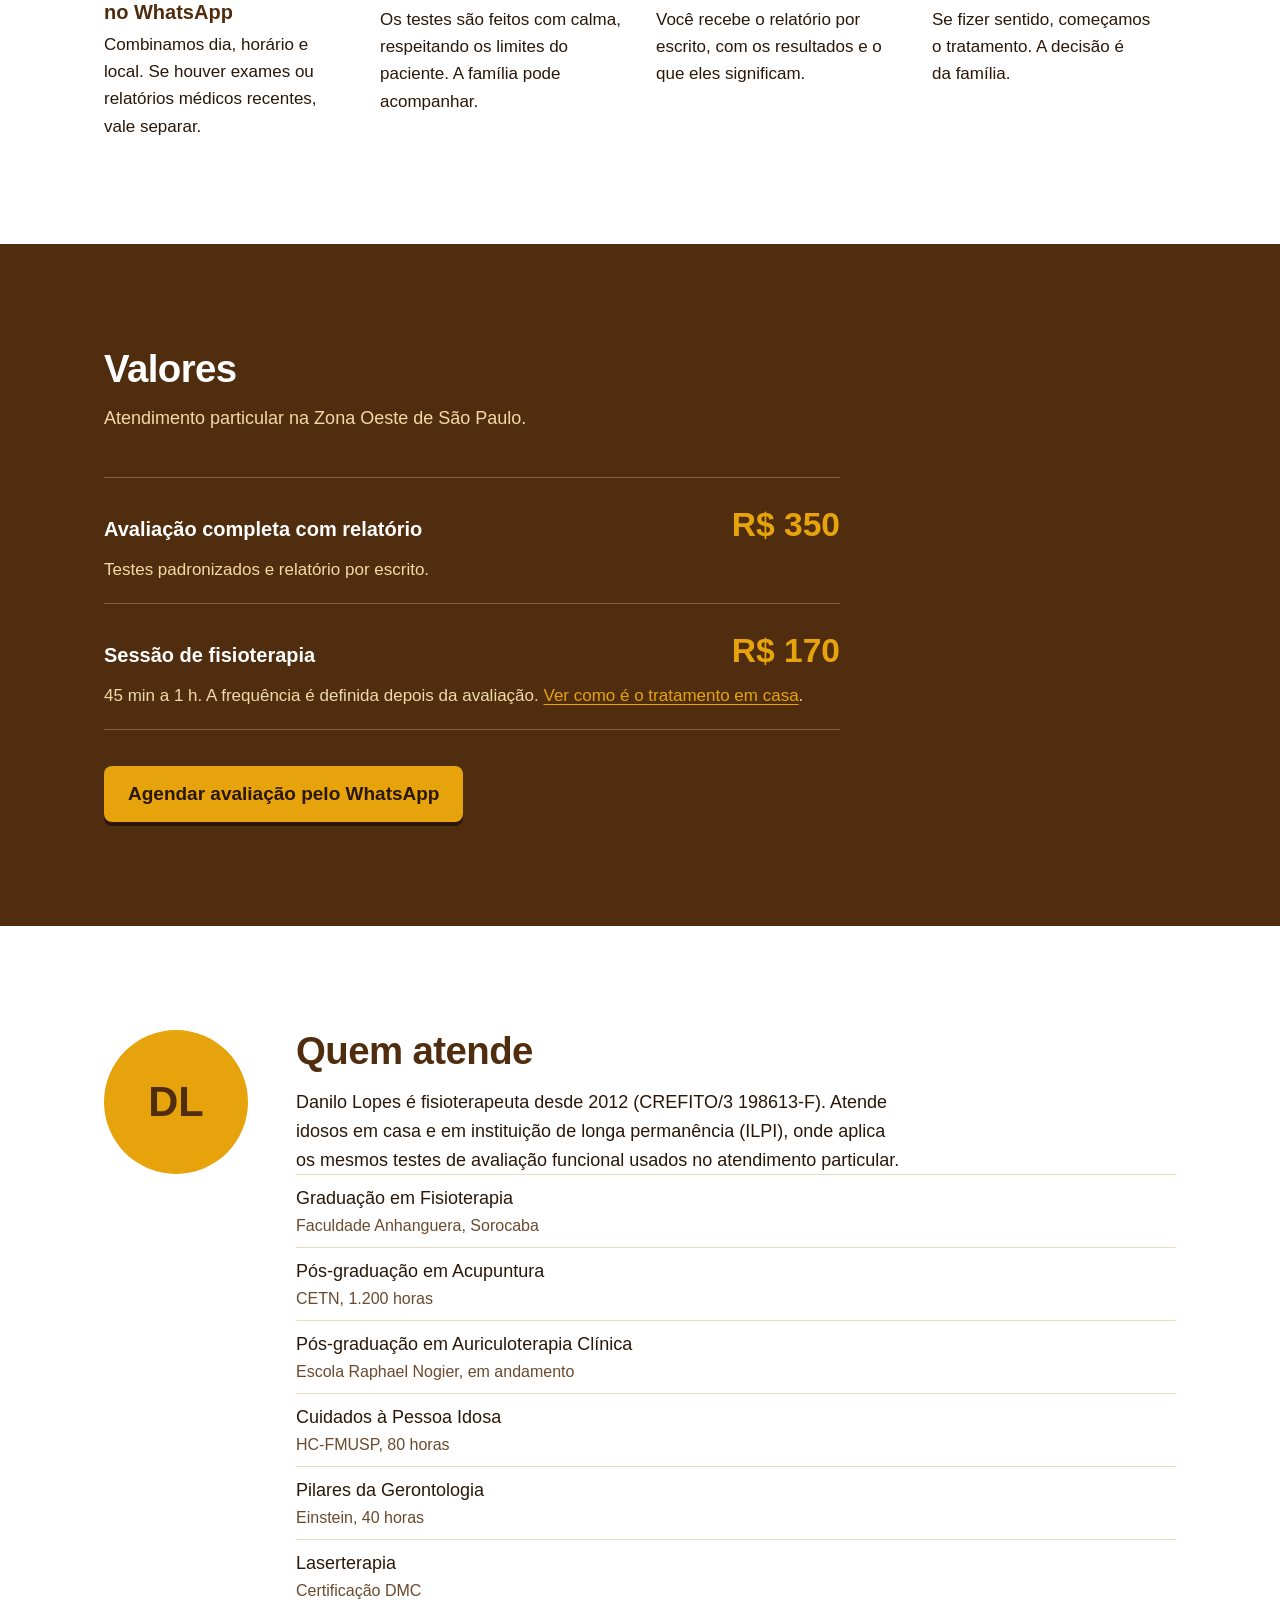
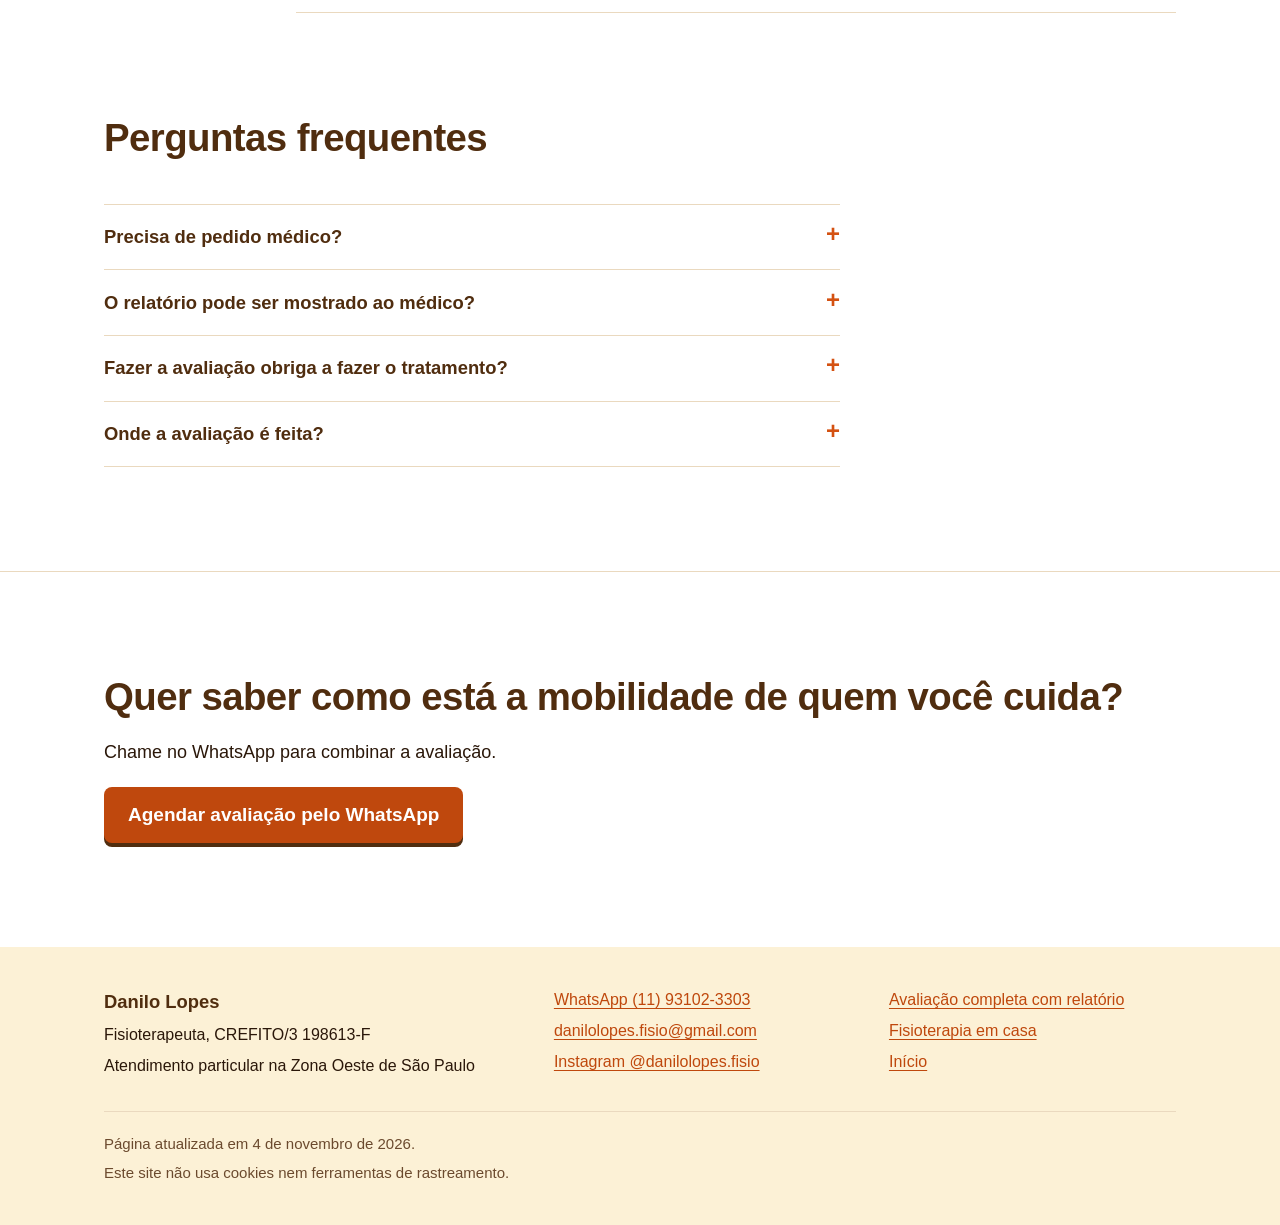
==== commit f9db5dc6: "Refinamento: conferências no build, Cloudflare Pages e ajustes de texto - build confere links, âncor" ====
--- a/public/avaliacao/index.html
+++ b/public/avaliacao/index.html
@@ -1,13 +1,14 @@
-<!doctype html>
+<!DOCTYPE html>
 <html lang="pt-BR">
 <head>
 <meta charset="utf-8">
 <meta name="viewport" content="width=device-width, initial-scale=1">
 <script>document.documentElement.classList.add("js")</script>
-<title>Avaliação fisioterapêutica para idosos com relatório | Danilo Lopes, Fisioterapeuta</title>
+<title>Avaliação fisioterapêutica para idosos com relatório | Danilo Lopes</title>
 <meta name="description" content="Força, marcha, equilíbrio e risco de queda medidos com testes padronizados e entregues num relatório por escrito. Zona Oeste de São Paulo.">
 <link rel="canonical" href="https://danilolopesfisio.com.br/avaliacao/">
-<meta name="theme-color" content="#502d0f">
+<meta name="theme-color" content="#ffffff">
+<meta name="color-scheme" content="light only">
 <link rel="icon" href="/favicon.svg" type="image/svg+xml">
 <link rel="apple-touch-icon" href="/apple-touch-icon.png">
 <link rel="preload" href="/fontes/bricolage-800.woff2" as="font" type="font/woff2" crossorigin>
@@ -23,18 +24,18 @@
 <meta property="og:image:height" content="630">
 <meta property="og:image:alt" content="Avaliação fisioterapêutica completa, com relatório por escrito">
 <meta name="twitter:card" content="summary_large_image">
-<style>@font-face{font-family: "Bricolage";src: url("/fontes/bricolage-800.woff2") format("woff2");font-weight: 800;font-display: swap}@font-face{font-family: "Atkinson";src: url("/fontes/atkinson-400.woff2") format("woff2");font-weight: 400;font-display: swap}@font-face{font-family: "Atkinson";src: url("/fontes/atkinson-700.woff2") format("woff2");font-weight: 700;font-display: swap}:root{--papel: #ffffff;--tinta: #2a1709;--tinta-suave: #6b4a2e;--marrom: #502d0f;--laranja: #d45111;--laranja-texto: #bf480d;--mostarda: #e6a30b;--mostarda-claro: #fcf1d6;--linha: #ead9bf;--titulo: "Bricolage","Arial Black","Helvetica Neue",sans-serif;--texto: "Atkinson","Verdana","Segoe UI",sans-serif;--largura: 72rem;--medida: 38rem;--margem: clamp(1rem,4vw,2.5rem);--respiro: clamp(3.5rem,9vw,6.5rem)}*,*::before,*::after{box-sizing: border-box}html{-webkit-text-size-adjust: 100%;text-size-adjust: 100%}body{margin: 0;background: var(--papel);color: var(--tinta);font-family: var(--texto);font-size: 1.125rem;line-height: 1.6;text-rendering: optimizeLegibility}h1,h2,h3{font-family: var(--titulo);font-weight: 800;color: var(--marrom);letter-spacing: -0.015em;margin: 0;text-wrap: balance}h1{font-size: clamp(2.15rem,6.4vw,3.75rem);line-height: 1.04}h2{font-size: clamp(1.65rem,4.2vw,2.4rem);line-height: 1.1}h3{font-size: 1.25rem;line-height: 1.25;letter-spacing: 0}p{margin: 0;text-wrap: pretty}a{color: var(--laranja-texto);text-underline-offset: 0.18em;text-decoration-thickness: 1px}a:hover{text-decoration-thickness: 2px}:focus-visible{outline: 3px solid var(--laranja);outline-offset: 3px;border-radius: 2px}.conteiner{width: 100%;max-width: var(--largura);margin-inline: auto;padding-inline: var(--margem)}.pular{position: absolute;left: 1rem;top: -4rem;background: var(--marrom);color: var(--papel);padding: 0.6rem 1rem;z-index: 10}.pular:focus{top: 1rem}.topo{border-bottom: 1px solid var(--linha)}.topo-interno{display: flex;align-items: center;justify-content: space-between;gap: 1rem;padding-block: 0.9rem}.marca{text-decoration: none;color: var(--tinta);line-height: 1.2}.marca-nome{display: block;font-family: var(--titulo);font-weight: 800;font-size: 1.3rem;color: var(--marrom)}.marca-registro{display: block;font-size: 0.875rem;color: var(--tinta-suave)}.topo-wa{flex: none;font-weight: 700;font-size: 1rem;text-decoration: none;color: var(--laranja-texto);border: 2px solid currentColor;border-radius: 999px;padding: 0.45rem 1rem}.topo-wa:hover{background: var(--laranja-texto);color: var(--papel)}.botao{display: inline-block;background: var(--laranja-texto);color: var(--papel);font-family: var(--texto);font-weight: 700;font-size: 1.1875rem;line-height: 1.25;text-decoration: none;padding: 1rem 1.5rem;border-radius: 0.5rem;box-shadow: 0 4px 0 var(--marrom);transition: transform 120ms ease,box-shadow 120ms ease}.botao:hover{transform: translateY(2px);box-shadow: 0 2px 0 var(--marrom)}.botao:active{transform: translateY(4px);box-shadow: 0 0 0 var(--marrom)}.heroi{padding-block: clamp(2.25rem,7vw,5rem) clamp(2.5rem,6vw,4rem)}.heroi-grade{display: grid;gap: clamp(2.5rem,6vw,4.5rem);align-items: center}.heroi-texto{max-width: 40rem}.heroi-texto>* + *{margin-top: 1.25rem}.lead{font-size: clamp(1.15rem,2.4vw,1.3rem);max-width: var(--medida)}.preco-linha{font-size: 1.125rem;color: var(--tinta-suave)}.preco-linha strong{color: var(--tinta);font-size: 1.35rem;font-family: var(--titulo);font-weight: 800}.heroi-acao{padding-top: 0.5rem}.heroi-nota{font-size: 1rem;color: var(--tinta-suave)}.folha{background: var(--papel);border: 2px solid var(--marrom);box-shadow: 10px 10px 0 var(--mostarda);padding: 1.5rem 1.4rem 1.25rem;max-width: 26rem;width: calc(100% - 10px);justify-self: center;margin: 0 10px 10px 0}.folha-cabecalho{border-bottom: 2px solid var(--marrom);padding-bottom: 0.75rem;margin-bottom: 0.4rem}.folha-titulo{font-family: var(--titulo);font-weight: 800;color: var(--marrom);font-size: 1.15rem;line-height: 1.2}.folha-sub{font-size: 0.875rem;color: var(--tinta-suave);margin-top: 0.2rem}.folha-linhas{margin: 0}.folha-linha{display: grid;grid-template-columns: 1fr auto;gap: 0.75rem;align-items: end;padding-block: 0.7rem;border-bottom: 1px dashed var(--linha)}.folha-linha dt{font-size: 1rem;line-height: 1.3}.folha-linha dd{margin: 0;display: grid;grid-template-columns: 3.4rem 2.2rem;gap: 0.35rem;align-items: end;font-size: 0.95rem;line-height: 1.2;color: var(--tinta-suave);white-space: nowrap}.folha-linha dd span{border-bottom: 1.5px solid var(--marrom);height: 0.9em}.folha-assinatura{margin-top: 1.4rem;font-size: 0.875rem;color: var(--tinta-suave)}.folha-assinatura::before{content: "";display: block;width: 11rem;border-top: 1.5px solid var(--marrom);margin-bottom: 0.35rem}.planta{width: 100%;max-width: 28rem;justify-self: center;margin: 0}.planta svg{display: block;width: 100%;height: auto}.planta-texto{font-family: var(--texto);font-weight: 700;font-size: 15px;fill: var(--marrom)}.faixa-trena{background: var(--mostarda-claro);padding-block: 2rem 2.25rem;overflow: hidden}.trena-legenda{max-width: var(--medida);font-size: 1.0625rem;margin-bottom: 1.1rem}.trena-legenda strong{font-family: var(--titulo);font-weight: 800;color: var(--marrom)}.trena{position: relative;height: 4.25rem;background-color: var(--mostarda);background-image: repeating-linear-gradient(to right,var(--marrom) 0 2px,transparent 2px 100%),repeating-linear-gradient(to right,var(--marrom) 0 1.5px,transparent 1.5px 100%),repeating-linear-gradient(to right,var(--marrom) 0 1px,transparent 1px 100%);background-size: calc(100% / 6) 1.9rem,calc(100% / 30) 1.2rem,calc(100% / 60) 0.7rem;background-repeat: repeat-x;background-position: left top;border-radius: 0.25rem;transform-origin: left center;animation: desenrolar 1100ms cubic-bezier(.2,.7,.2,1) 200ms both}.trena-marca{position: absolute;bottom: 0.45rem;font-family: var(--titulo);font-weight: 800;font-size: 1rem;color: var(--marrom);line-height: 1;white-space: nowrap;transform: translateX(-50%)}.trena-marca:first-child{transform: none;left: 0.4rem !important}.trena-marca:last-child{transform: translateX(-100%);left: calc(100% - 0.4rem) !important}@keyframes desenrolar{from{transform: scaleX(0.04)}to{transform: scaleX(1)}}.secao{padding-block: calc(var(--respiro) / 2)}.faixa-trena + .secao{padding-top: var(--respiro)}main>.secao:last-child{padding-bottom: var(--respiro)}.secao-cabeca{max-width: var(--medida);margin-bottom: clamp(1.75rem,4vw,2.75rem)}.secao-cabeca>* + *{margin-top: 0.9rem}.secao-intro{color: var(--tinta-suave)}.lista-regua{list-style: none;margin: 0;padding: 0;display: grid;column-gap: 2.5rem}.lista-regua li{border-top: 1px solid var(--linha);padding: 0.95rem 0 0.95rem 1.6rem;position: relative}.lista-regua li::before{content: "";position: absolute;left: 0;top: 1.45rem;width: 0.7rem;height: 0.7rem;background: var(--mostarda)}.definicoes{margin: 0}.definicao{display: grid;gap: 0.35rem 2.5rem;border-top: 1px solid var(--linha);padding-block: 1.25rem}.definicao:last-child{border-bottom: 1px solid var(--linha)}.definicao dt{font-family: var(--titulo);font-weight: 800;font-size: 1.2rem;color: var(--marrom);line-height: 1.25}.definicao dt small{display: block;font-family: var(--texto);font-weight: 400;font-size: 0.95rem;color: var(--tinta-suave);margin-top: 0.15rem}.definicao dd{margin: 0;max-width: var(--medida)}.complemento{margin-top: 1.5rem;max-width: var(--medida);color: var(--tinta-suave)}.recebe{list-style: none;margin: 0;padding: 0;max-width: 46rem}.recebe li{display: grid;grid-template-columns: 1.6rem 1fr;gap: 0.8rem;padding-block: 0.65rem}.recebe li::before{content: "";width: 1.15rem;height: 1.15rem;margin-top: 0.3rem;border: 2px solid var(--marrom);background: linear-gradient(135deg,transparent 45%,var(--laranja) 45% 60%,transparent 60%) center / 70% 70% no-repeat}.passos{list-style: none;margin: 0;padding: 0;counter-reset: passo;display: grid;gap: 1.75rem 2rem}.passos li{counter-increment: passo;border-top: 3px solid var(--marrom);padding-top: 0.9rem}.passos li::before{content: counter(passo);display: block;font-family: var(--titulo);font-weight: 800;font-size: 2.6rem;line-height: 1;color: var(--laranja);margin-bottom: 0.6rem}.passos h3{margin-bottom: 0.4rem}.passos p{font-size: 1.0625rem}.motivos{list-style: none;margin: 0;padding: 0;display: grid;gap: 1.25rem 2.5rem}.motivos li{padding-left: 1.1rem;border-left: 4px solid var(--mostarda)}.valores{background: var(--marrom);color: var(--mostarda-claro);padding-block: var(--respiro);margin-block: calc(var(--respiro) / 2)}.valores h2{color: var(--papel)}.valores .secao-intro{color: #f2d9a6}.precos{margin: 0;max-width: 46rem}.preco{display: grid;grid-template-columns: 1fr auto;gap: 0.25rem 1rem;align-items: baseline;padding-block: 1.25rem;border-top: 1px solid rgba(252,241,214,0.28)}.preco:last-child{border-bottom: 1px solid rgba(252,241,214,0.28)}.preco dt{font-family: var(--titulo);font-weight: 800;font-size: 1.25rem;color: var(--papel);line-height: 1.25}.preco dd{margin: 0}.preco-valor{font-family: var(--titulo);font-weight: 800;font-size: clamp(1.6rem,4.5vw,2.1rem);color: var(--mostarda);white-space: nowrap}.preco-detalhe{grid-column: 1 / -1;color: #f2d9a6;font-size: 1.0625rem}.valores-acao{margin-top: 2.25rem}.valores .botao{background: var(--mostarda);color: var(--tinta);box-shadow: 0 4px 0 #2a1709}.valores .botao:hover{box-shadow: 0 2px 0 #2a1709}.valores .botao:active{box-shadow: 0 0 0 #2a1709}.valores a:not(.botao){color: var(--mostarda)}.sobre-grade{display: grid;gap: 2rem 3rem;align-items: start}.retrato{width: 6.5rem;height: 6.5rem;border-radius: 50%;background: var(--mostarda);color: var(--marrom);display: grid;place-items: center;font-family: var(--titulo);font-weight: 800;font-size: 2.6rem;overflow: hidden}.retrato img{width: 100%;height: 100%;object-fit: cover}.sobre-texto>* + *{margin-top: 1rem}.sobre-texto p{max-width: var(--medida)}.formacao{list-style: none;margin: 0;padding: 0}.formacao li{padding-block: 0.55rem;border-top: 1px solid var(--linha)}.formacao li:last-child{border-bottom: 1px solid var(--linha)}.formacao span{display: block;color: var(--tinta-suave);font-size: 1rem}.perguntas{max-width: 46rem}.pergunta{border-top: 1px solid var(--linha)}.pergunta:last-child{border-bottom: 1px solid var(--linha)}.pergunta summary{cursor: pointer;list-style: none;display: flex;justify-content: space-between;gap: 1rem;padding-block: 1.1rem;font-weight: 700;font-size: 1.15rem;color: var(--marrom)}.pergunta summary::-webkit-details-marker{display: none}.pergunta summary::after{content: "+";font-family: var(--titulo);font-weight: 800;font-size: 1.5rem;line-height: 1;color: var(--laranja);transition: transform 160ms ease}.pergunta[open] summary::after{transform: rotate(45deg)}.pergunta p{padding-bottom: 1.2rem;max-width: var(--medida)}.fechamento{border-top: 1px solid var(--linha);margin-top: calc(var(--respiro) / 2);padding-top: var(--respiro)}.fechamento-interno>* + *{margin-top: 1.25rem}.fechamento p{max-width: var(--medida)}.rodape{background: var(--mostarda-claro);padding-block: 2.5rem 6rem;font-size: 1rem}.rodape-grade{display: grid;gap: 1.5rem 3rem}.rodape-grade>*>* + *{margin-top: 0.35rem}.rodape-nome{font-family: var(--titulo);font-weight: 800;color: var(--marrom);font-size: 1.15rem}.rodape-legal{margin-top: 2rem;padding-top: 1.25rem;border-top: 1px solid var(--linha);color: var(--tinta-suave);font-size: 0.9375rem}.rodape-legal p + p{margin-top: 0.35rem}.barra-wa{position: fixed;left: 0;right: 0;bottom: 0;z-index: 5;padding: 0.7rem var(--margem) calc(0.7rem + env(safe-area-inset-bottom));background: rgba(255,255,255,0.96);border-top: 1px solid var(--linha)}.barra-wa{transition: transform 200ms ease}.js .barra-wa{transform: translateY(110%)}.js .barra-wa.visivel{transform: none}.barra-wa .botao{display: block;text-align: center;box-shadow: none;padding-block: 0.85rem}.barra-wa .botao:hover,.barra-wa .botao:active{transform: none}.inicio-caminhos{list-style: none;margin: 0;padding: 0;display: grid;gap: 1.5rem}.caminho{display: block;text-decoration: none;color: var(--tinta);border: 2px solid var(--marrom);padding: 1.5rem 1.4rem;box-shadow: 8px 8px 0 var(--mostarda);margin-right: 8px;transition: transform 120ms ease,box-shadow 120ms ease}.caminho:hover{transform: translate(3px,3px);box-shadow: 5px 5px 0 var(--mostarda)}.caminho h2{font-size: clamp(1.4rem,3.4vw,1.8rem)}.caminho p{margin-top: 0.6rem}.caminho-preco{display: block;margin-top: 0.9rem;font-family: var(--titulo);font-weight: 800;font-size: 1.2rem;color: var(--laranja-texto)}@media (min-width: 46rem){.lista-regua{grid-template-columns: 1fr 1fr}.definicao{grid-template-columns: 17rem 1fr}.passos{grid-template-columns: repeat(2,1fr)}.motivos{grid-template-columns: repeat(3,1fr)}.sobre-grade{grid-template-columns: 9rem 1fr}.retrato{width: 9rem;height: 9rem}.rodape-grade{grid-template-columns: 1.4fr 1fr 1fr}.inicio-caminhos{grid-template-columns: 1fr 1fr}.barra-wa{display: none}.rodape{padding-bottom: 2.5rem}}@media (min-width: 62rem){.heroi-grade{grid-template-columns: 1.25fr 1fr}.passos{grid-template-columns: repeat(4,1fr)}}@media (max-width: 22rem){.topo-wa{padding-inline: 0.75rem}.marca-registro{font-size: 0.8125rem}}@media (prefers-reduced-motion: reduce){.trena{animation: none}.botao,.caminho,.pergunta summary::after,.barra-wa{transition: none}}@media print{.topo-wa,.barra-wa,.botao{display: none}.faixa-trena,.valores,.rodape{background: none;color: var(--tinta)}}</style>
+<style>@font-face{font-family: "Bricolage";src: url("/fontes/bricolage-800.woff2") format("woff2");font-weight: 800;font-display: swap}@font-face{font-family: "Atkinson";src: url("/fontes/atkinson-400.woff2") format("woff2");font-weight: 400;font-display: swap}@font-face{font-family: "Atkinson";src: url("/fontes/atkinson-700.woff2") format("woff2");font-weight: 700;font-display: swap}:root{color-scheme: light;--papel: #ffffff;--tinta: #2a1709;--tinta-suave: #6b4a2e;--marrom: #502d0f;--laranja: #d45111;--laranja-texto: #bf480d;--mostarda: #e6a30b;--mostarda-claro: #fcf1d6;--linha: #ead9bf;--titulo: "Bricolage","Arial Black","Helvetica Neue",sans-serif;--texto: "Atkinson","Verdana","Segoe UI",sans-serif;--largura: 72rem;--medida: 38rem;--margem: clamp(1rem,4vw,2.5rem);--respiro: clamp(3.5rem,9vw,6.5rem)}*,*::before,*::after{box-sizing: border-box}html{-webkit-text-size-adjust: 100%;text-size-adjust: 100%;-webkit-tap-highlight-color: rgba(212,81,17,0.18);touch-action: manipulation}main,section[id]{scroll-margin-top: 1rem}body{margin: 0;background: var(--papel);color: var(--tinta);font-family: var(--texto);font-size: 1.125rem;line-height: 1.6;text-rendering: optimizeLegibility}h1,h2,h3{font-family: var(--titulo);font-weight: 800;color: var(--marrom);letter-spacing: -0.015em;margin: 0;text-wrap: balance}h1{font-size: clamp(2.15rem,6.4vw,3.75rem);line-height: 1.04}h2{font-size: clamp(1.65rem,4.2vw,2.4rem);line-height: 1.1}h3{font-size: 1.25rem;line-height: 1.25;letter-spacing: 0}p{margin: 0;text-wrap: pretty}a{color: var(--laranja-texto);text-underline-offset: 0.18em;text-decoration-thickness: 1px}a:hover{text-decoration-thickness: 2px}:focus-visible{outline: 3px solid var(--laranja);outline-offset: 3px;border-radius: 2px}.conteiner{width: 100%;max-width: var(--largura);margin-inline: auto;padding-inline: var(--margem)}.pular{position: absolute;left: 1rem;top: -4rem;background: var(--marrom);color: var(--papel);padding: 0.6rem 1rem;z-index: 10}.pular:focus{top: 1rem}.topo{border-bottom: 1px solid var(--linha)}.topo-interno{display: flex;align-items: center;justify-content: space-between;gap: 1rem;padding-block: 0.9rem}.marca{text-decoration: none;color: var(--tinta);line-height: 1.2}.marca-nome{display: block;font-family: var(--titulo);font-weight: 800;font-size: 1.3rem;color: var(--marrom)}.marca-registro{display: block;font-size: 0.875rem;color: var(--tinta-suave)}.topo-wa{flex: none;font-weight: 700;font-size: 1rem;text-decoration: none;color: var(--laranja-texto);border: 2px solid currentColor;border-radius: 999px;padding: 0.45rem 1rem}.topo-wa:hover{background: var(--laranja-texto);color: var(--papel)}.botao{display: inline-block;background: var(--laranja-texto);color: var(--papel);font-family: var(--texto);font-weight: 700;font-size: 1.1875rem;line-height: 1.25;text-decoration: none;padding: 1rem 1.5rem;border-radius: 0.5rem;box-shadow: 0 4px 0 var(--marrom);transition: transform 120ms ease,box-shadow 120ms ease}.botao:hover{transform: translateY(2px);box-shadow: 0 2px 0 var(--marrom)}.botao:active{transform: translateY(4px);box-shadow: 0 0 0 var(--marrom)}.heroi{padding-block: clamp(2.25rem,7vw,5rem) clamp(2.5rem,6vw,4rem)}.heroi-grade{display: grid;gap: clamp(2.5rem,6vw,4.5rem);align-items: center}.heroi-texto{max-width: 40rem}.heroi-texto>* + *{margin-top: 1.25rem}.lead{font-size: clamp(1.15rem,2.4vw,1.3rem);max-width: var(--medida)}.preco-linha{font-size: 1.125rem;color: var(--tinta-suave)}.preco-linha strong{color: var(--tinta);font-size: 1.35rem;font-family: var(--titulo);font-weight: 800}.heroi-acao{padding-top: 0.5rem}.heroi-nota{font-size: 1rem;color: var(--tinta-suave)}.folha{background: var(--papel);border: 2px solid var(--marrom);box-shadow: 10px 10px 0 var(--mostarda);padding: 1.5rem 1.4rem 1.25rem;max-width: 26rem;width: calc(100% - 10px);justify-self: center;margin: 0 10px 10px 0}.folha-cabecalho{border-bottom: 2px solid var(--marrom);padding-bottom: 0.75rem;margin-bottom: 0.4rem}.folha-titulo{font-family: var(--titulo);font-weight: 800;color: var(--marrom);font-size: 1.15rem;line-height: 1.2}.folha-sub{font-size: 0.875rem;color: var(--tinta-suave);margin-top: 0.2rem}.folha-linhas{margin: 0}.folha-linha{display: grid;grid-template-columns: 1fr auto;gap: 0.75rem;align-items: end;padding-block: 0.7rem;border-bottom: 1px dashed var(--linha)}.folha-linha dt{font-size: 1rem;line-height: 1.3}.folha-linha dd{margin: 0;display: grid;grid-template-columns: 3.4rem 2.2rem;gap: 0.35rem;align-items: end;font-size: 0.95rem;line-height: 1.2;color: var(--tinta-suave);white-space: nowrap}.folha-linha dd span{border-bottom: 1.5px solid var(--marrom);height: 0.9em}.folha-assinatura{margin-top: 1.4rem;font-size: 0.875rem;color: var(--tinta-suave)}.folha-assinatura::before{content: "";display: block;width: 11rem;border-top: 1.5px solid var(--marrom);margin-bottom: 0.35rem}.planta{width: 100%;max-width: 28rem;justify-self: center;margin: 0}.planta svg{display: block;width: 100%;height: auto}.planta-texto{font-family: var(--texto);font-weight: 700;font-size: 15px;fill: var(--marrom)}.faixa-trena{background: var(--mostarda-claro);padding-block: 2rem 2.25rem;overflow: hidden}.trena-legenda{max-width: var(--medida);font-size: 1.0625rem;margin-bottom: 1.1rem}.trena-legenda strong{font-family: var(--titulo);font-weight: 800;color: var(--marrom)}.trena{position: relative;height: 4.25rem;background-color: var(--mostarda);background-image: repeating-linear-gradient(to right,var(--marrom) 0 2px,transparent 2px 100%),repeating-linear-gradient(to right,var(--marrom) 0 1.5px,transparent 1.5px 100%),repeating-linear-gradient(to right,var(--marrom) 0 1px,transparent 1px 100%);background-size: calc(100% / 6) 1.9rem,calc(100% / 30) 1.2rem,calc(100% / 60) 0.7rem;background-repeat: repeat-x;background-position: left top;border-radius: 0.25rem;transform-origin: left center;animation: desenrolar 1100ms cubic-bezier(.2,.7,.2,1) 200ms both}.trena-marca{position: absolute;bottom: 0.45rem;font-family: var(--titulo);font-weight: 800;font-size: 1rem;color: var(--marrom);line-height: 1;white-space: nowrap;transform: translateX(-50%)}.trena-marca-0{left: 0.4rem;transform: none}.trena-marca-1{left: 33.333%}.trena-marca-2{left: 66.667%}.trena-marca-3{left: calc(100% - 0.4rem);transform: translateX(-100%)}@keyframes desenrolar{from{transform: scaleX(0.04)}to{transform: scaleX(1)}}.secao{padding-block: calc(var(--respiro) / 2)}.faixa-trena + .secao{padding-top: var(--respiro)}main>.secao:last-child{padding-bottom: var(--respiro)}.secao-cabeca{max-width: var(--medida);margin-bottom: clamp(1.75rem,4vw,2.75rem)}.secao-cabeca>* + *{margin-top: 0.9rem}.secao-intro{color: var(--tinta-suave)}.lista-regua{list-style: none;margin: 0;padding: 0;display: grid;column-gap: 2.5rem}.lista-regua li{border-top: 1px solid var(--linha);padding: 0.95rem 0 0.95rem 1.6rem;position: relative}.lista-regua li::before{content: "";position: absolute;left: 0;top: 1.45rem;width: 0.7rem;height: 0.7rem;background: var(--mostarda)}.definicoes{margin: 0}.definicao{display: grid;gap: 0.35rem 2.5rem;border-top: 1px solid var(--linha);padding-block: 1.25rem}.definicao:last-child{border-bottom: 1px solid var(--linha)}.definicao dt{font-family: var(--titulo);font-weight: 800;font-size: 1.2rem;color: var(--marrom);line-height: 1.25}.definicao dt small{display: block;font-family: var(--texto);font-weight: 400;font-size: 0.95rem;color: var(--tinta-suave);margin-top: 0.15rem}.definicao dd{margin: 0;max-width: var(--medida)}.complemento{margin-top: 1.5rem;max-width: var(--medida);color: var(--tinta-suave)}.recebe{list-style: none;margin: 0;padding: 0;max-width: 46rem}.recebe li{display: grid;grid-template-columns: 1.6rem 1fr;gap: 0.8rem;padding-block: 0.65rem}.recebe li::before{content: "";width: 1.15rem;height: 1.15rem;margin-top: 0.3rem;border: 2px solid var(--marrom);background: linear-gradient(135deg,transparent 45%,var(--laranja) 45% 60%,transparent 60%) center / 70% 70% no-repeat}.passos{list-style: none;margin: 0;padding: 0;counter-reset: passo;display: grid;gap: 1.75rem 2rem}.passos li{counter-increment: passo;border-top: 3px solid var(--marrom);padding-top: 0.9rem}.passos li::before{content: counter(passo);display: block;font-family: var(--titulo);font-weight: 800;font-size: 2.6rem;line-height: 1;color: var(--laranja);margin-bottom: 0.6rem}.passos h3{margin-bottom: 0.4rem}.passos p{font-size: 1.0625rem}.motivos{list-style: none;margin: 0;padding: 0;display: grid;gap: 1.25rem 2.5rem}.motivos li{padding-left: 1.1rem;border-left: 4px solid var(--mostarda)}.valores{background: var(--marrom);color: var(--mostarda-claro);padding-block: var(--respiro);margin-block: calc(var(--respiro) / 2)}.valores h2{color: var(--papel)}.valores .secao-intro{color: #f2d9a6}.precos{margin: 0;max-width: 46rem}.preco{display: grid;grid-template-columns: 1fr auto;gap: 0.25rem 1rem;align-items: baseline;padding-block: 1.25rem;border-top: 1px solid rgba(252,241,214,0.28)}.preco:last-child{border-bottom: 1px solid rgba(252,241,214,0.28)}.preco dt{font-family: var(--titulo);font-weight: 800;font-size: 1.25rem;color: var(--papel);line-height: 1.25}.preco dd{margin: 0}.preco-valor{font-family: var(--titulo);font-weight: 800;font-size: clamp(1.6rem,4.5vw,2.1rem);color: var(--mostarda);white-space: nowrap;font-variant-numeric: tabular-nums}.preco-detalhe{grid-column: 1 / -1;color: #f2d9a6;font-size: 1.0625rem}.valores-acao{margin-top: 2.25rem}.valores .botao{background: var(--mostarda);color: var(--tinta);box-shadow: 0 4px 0 #2a1709}.valores .botao:hover{box-shadow: 0 2px 0 #2a1709}.valores .botao:active{box-shadow: 0 0 0 #2a1709}.valores a:not(.botao){color: var(--mostarda)}.sobre-grade{display: grid;gap: 2rem 3rem;align-items: start}.retrato{width: 6.5rem;height: 6.5rem;border-radius: 50%;background: var(--mostarda);color: var(--marrom);display: grid;place-items: center;font-family: var(--titulo);font-weight: 800;font-size: 2.6rem;overflow: hidden}.retrato img{width: 100%;height: 100%;object-fit: cover}.sobre-texto>* + *{margin-top: 1rem}.sobre-texto p{max-width: var(--medida)}.formacao{list-style: none;margin: 0;padding: 0}.formacao li{padding-block: 0.55rem;border-top: 1px solid var(--linha)}.formacao li:last-child{border-bottom: 1px solid var(--linha)}.formacao span{display: block;color: var(--tinta-suave);font-size: 1rem}.perguntas{max-width: 46rem}.pergunta{border-top: 1px solid var(--linha)}.pergunta:last-child{border-bottom: 1px solid var(--linha)}.pergunta summary{cursor: pointer;list-style: none;display: flex;justify-content: space-between;gap: 1rem;padding-block: 1.1rem;font-weight: 700;font-size: 1.15rem;color: var(--marrom)}.pergunta summary::-webkit-details-marker{display: none}.pergunta summary::after{content: "+";font-family: var(--titulo);font-weight: 800;font-size: 1.5rem;line-height: 1;color: var(--laranja);transition: transform 160ms ease}.pergunta[open] summary::after{transform: rotate(45deg)}.pergunta p{padding-bottom: 1.2rem;max-width: var(--medida)}.fechamento{border-top: 1px solid var(--linha);margin-top: calc(var(--respiro) / 2);padding-top: var(--respiro)}.fechamento-interno>* + *{margin-top: 1.25rem}.fechamento p{max-width: var(--medida)}.rodape{background: var(--mostarda-claro);padding-block: 2.5rem 6rem;font-size: 1rem}.rodape-grade{display: grid;gap: 1.5rem 3rem}.rodape-grade>*>* + *{margin-top: 0.35rem}.rodape-nome{font-family: var(--titulo);font-weight: 800;color: var(--marrom);font-size: 1.15rem}.rodape-legal{margin-top: 2rem;padding-top: 1.25rem;border-top: 1px solid var(--linha);color: var(--tinta-suave);font-size: 0.9375rem}.rodape-legal p + p{margin-top: 0.35rem}.barra-wa{position: fixed;left: 0;right: 0;bottom: 0;z-index: 5;padding: 0.7rem var(--margem) calc(0.7rem + env(safe-area-inset-bottom));background: rgba(255,255,255,0.96);border-top: 1px solid var(--linha)}.barra-wa{transition: transform 200ms ease}.js .barra-wa{transform: translateY(110%)}.js .barra-wa.visivel{transform: none}.barra-wa .botao{display: block;text-align: center;box-shadow: none;padding-block: 0.85rem}.barra-wa .botao:hover,.barra-wa .botao:active{transform: none}.inicio-caminhos{list-style: none;margin: 0;padding: 0;display: grid;gap: 1.5rem}.caminho{display: block;text-decoration: none;color: var(--tinta);border: 2px solid var(--marrom);padding: 1.5rem 1.4rem;box-shadow: 8px 8px 0 var(--mostarda);margin-right: 8px;transition: transform 120ms ease,box-shadow 120ms ease}.caminho:hover{transform: translate(3px,3px);box-shadow: 5px 5px 0 var(--mostarda)}.caminho h2{font-size: clamp(1.4rem,3.4vw,1.8rem)}.caminho p{margin-top: 0.6rem}.caminho-preco{display: block;margin-top: 0.9rem;font-family: var(--titulo);font-weight: 800;font-size: 1.2rem;color: var(--laranja-texto)}@media (min-width: 46rem){.lista-regua{grid-template-columns: 1fr 1fr}.definicao{grid-template-columns: 17rem 1fr}.passos{grid-template-columns: repeat(2,1fr)}.motivos{grid-template-columns: repeat(3,1fr)}.sobre-grade{grid-template-columns: 9rem 1fr}.retrato{width: 9rem;height: 9rem}.rodape-grade{grid-template-columns: 1.4fr 1fr 1fr}.inicio-caminhos{grid-template-columns: 1fr 1fr}.barra-wa{display: none}.rodape{padding-bottom: 2.5rem}}@media (min-width: 62rem){.heroi-grade{grid-template-columns: 1.25fr 1fr}.passos{grid-template-columns: repeat(4,1fr)}}@media (max-width: 45.99rem){html{scroll-padding-bottom: 5.5rem}}@media (max-width: 22rem){.topo-wa{padding-inline: 0.75rem}.marca-registro{font-size: 0.8125rem}}@media (prefers-reduced-motion: reduce){.trena{animation: none}.botao,.caminho,.pergunta summary::after,.barra-wa{transition: none}}@media print{.topo-wa,.barra-wa,.botao{display: none}.faixa-trena,.valores,.rodape{background: none;color: var(--tinta)}}</style>
 <script type="application/ld+json">{"@context":"https://schema.org","@type":"Physiotherapy","name":"Danilo Lopes, Fisioterapeuta","url":"https://danilolopesfisio.com.br/","telephone":"+5511931023303","email":"danilolopes.fisio@gmail.com","areaServed":{"@type":"Place","name":"Zona Oeste de São Paulo"},"sameAs":["https://www.instagram.com/danilolopes.fisio/"],"founder":{"@type":"Person","name":"Danilo Lopes","jobTitle":"Fisioterapeuta"},"makesOffer":[{"@type":"Offer","price":"350.00","priceCurrency":"BRL","itemOffered":{"@type":"Service","name":"Avaliação fisioterapêutica completa com relatório"}},{"@type":"Offer","price":"170.00","priceCurrency":"BRL","itemOffered":{"@type":"Service","name":"Sessão de fisioterapia em casa"}}]}</script>
 </head>
 <body>
 <a class="pular" href="#conteudo">Pular para o conteúdo</a>
 <header class="topo">
   <div class="conteiner topo-interno">
-    <a class="marca" href="/">
+    <a class="marca" href="/" translate="no">
       <span class="marca-nome">Danilo Lopes</span>
-      <span class="marca-registro">Fisioterapeuta, CREFITO/3 198613-F</span>
+      <span class="marca-registro">Fisioterapeuta, CREFITO/3 198613-F</span>
     </a>
-    <a class="topo-wa" href="https://wa.me/5511931023303?text=Ol%C3%A1%2C%20Danilo!%20Vim%20pelo%20site%20e%20quero%20agendar%20a%20avalia%C3%A7%C3%A3o%20fisioterap%C3%AAutica%20completa%20com%20relat%C3%B3rio.">WhatsApp</a>
+    <a class="topo-wa" href="https://wa.me/5511931023303?text=Ol%C3%A1%2C%20Danilo!%20Vim%20pelo%20site%20e%20quero%20agendar%20a%20avalia%C3%A7%C3%A3o%20fisioterap%C3%AAutica%20completa%20com%20relat%C3%B3rio." aria-label="Chamar no WhatsApp">WhatsApp</a>
   </div>
 </header>
 <main id="conteudo">
@@ -43,7 +44,7 @@
       <div class="heroi-texto">
         <h1>Avaliação fisioterapêutica completa, com relatório por escrito</h1>
         <p class="lead">Para famílias que querem entender como estão a força, a marcha e o equilíbrio de quem cuidam. São testes padronizados, com números, organizados num relatório que você pode guardar e mostrar ao médico.</p>
-        <p class="preco-linha">Avaliação com relatório: <strong>R$ 350</strong></p>
+        <p class="preco-linha">Avaliação com relatório: <strong>R$ 350</strong></p>
         <div class="heroi-acao"><a class="botao" href="https://wa.me/5511931023303?text=Ol%C3%A1%2C%20Danilo!%20Vim%20pelo%20site%20e%20quero%20agendar%20a%20avalia%C3%A7%C3%A3o%20fisioterap%C3%AAutica%20completa%20com%20relat%C3%B3rio.">Agendar avaliação pelo WhatsApp</a></div>
         <p class="heroi-nota">Feita na casa do paciente ou em consultório na Zona Oeste.</p>
       </div>
@@ -68,10 +69,10 @@
   <div class="conteiner">
     <p class="trena-legenda"><strong>Três metros.</strong> É a distância do teste TUG: levantar da cadeira, caminhar, virar, voltar e sentar. O tempo que isso leva diz muito sobre equilíbrio e mobilidade.</p>
     <div class="trena" aria-hidden="true">
-      <span class="trena-marca" style="left:0">0</span>
-      <span class="trena-marca" style="left:33.333%">1 m</span>
-      <span class="trena-marca" style="left:66.667%">2 m</span>
-      <span class="trena-marca" style="left:100%">3 m</span>
+      <span class="trena-marca trena-marca-0">0</span>
+      <span class="trena-marca trena-marca-1">1 m</span>
+      <span class="trena-marca trena-marca-2">2 m</span>
+      <span class="trena-marca trena-marca-3">3 m</span>
     </div>
   </div>
 </section>
@@ -174,13 +175,13 @@
       <dl class="precos">
         <div class="preco">
           <dt>Avaliação completa com relatório</dt>
-          <dd class="preco-valor">R$ 350</dd>
+          <dd class="preco-valor">R$ 350</dd>
           <dd class="preco-detalhe">Testes padronizados e relatório por escrito.</dd>
         </div>
         <div class="preco">
-          <dt>Sessão de tratamento</dt>
-          <dd class="preco-valor">R$ 170</dd>
-          <dd class="preco-detalhe">45 min a 1 h. A frequência é definida depois da avaliação. <a href="/home-care/">Ver como é o tratamento em casa</a>.</dd>
+          <dt>Sessão de fisioterapia</dt>
+          <dd class="preco-valor">R$ 170</dd>
+          <dd class="preco-detalhe">45 min a 1 h. A frequência é definida depois da avaliação. <a href="/home-care/">Ver como é o tratamento em casa</a>.</dd>
         </div>
       </dl>
       <div class="valores-acao"><a class="botao" href="https://wa.me/5511931023303?text=Ol%C3%A1%2C%20Danilo!%20Vim%20pelo%20site%20e%20quero%20agendar%20a%20avalia%C3%A7%C3%A3o%20fisioterap%C3%AAutica%20completa%20com%20relat%C3%B3rio.">Agendar avaliação pelo WhatsApp</a></div>
@@ -191,7 +192,7 @@
     <div class="retrato">DL</div>
     <div class="sobre-texto">
       <h2 id="titulo-sobre">Quem atende</h2>
-      <p>Danilo Lopes é fisioterapeuta desde 2012 (CREFITO/3 198613-F). Atende idosos em casa e em instituição de longa permanência (ILPI), onde aplica os mesmos testes de avaliação funcional usados no atendimento particular.</p>
+      <p>Danilo Lopes é fisioterapeuta desde 2012 (CREFITO/3 198613-F). Atende idosos em casa e em instituição de longa permanência (ILPI), onde aplica os mesmos testes de avaliação funcional usados no atendimento particular.</p>
       <ul class="formacao">
         <li>Graduação em Fisioterapia<span>Faculdade Anhanguera, Sorocaba</span></li>
         <li>Pós-graduação em Acupuntura<span>CETN, 1.200 horas</span></li>
@@ -239,13 +240,13 @@
 <footer class="rodape">
   <div class="conteiner">
     <div class="rodape-grade">
+      <div translate="no">
+        <p class="rodape-nome">Danilo Lopes</p>
+        <p>Fisioterapeuta, CREFITO/3 198613-F</p>
+        <p>Atendimento particular na Zona Oeste de São Paulo</p>
+      </div>
       <div>
-        <p class="rodape-nome">Danilo Lopes</p>
-        <p>Fisioterapeuta, CREFITO/3 198613-F</p>
-        <p>Atendimento particular na Zona Oeste de São Paulo</p>
-      </div>
-      <div>
-        <p><a href="https://wa.me/5511931023303?text=Ol%C3%A1%2C%20Danilo!%20Vim%20pelo%20site%20e%20quero%20agendar%20a%20avalia%C3%A7%C3%A3o%20fisioterap%C3%AAutica%20completa%20com%20relat%C3%B3rio.">WhatsApp (11) 93102-3303</a></p>
+        <p><a href="https://wa.me/5511931023303?text=Ol%C3%A1%2C%20Danilo!%20Vim%20pelo%20site%20e%20quero%20agendar%20a%20avalia%C3%A7%C3%A3o%20fisioterap%C3%AAutica%20completa%20com%20relat%C3%B3rio.">WhatsApp (11) 93102-3303</a></p>
         <p><a href="mailto:danilolopes.fisio@gmail.com">danilolopes.fisio@gmail.com</a></p>
         <p><a href="https://www.instagram.com/danilolopes.fisio/">Instagram @danilolopes.fisio</a></p>
       </div>
@@ -257,7 +258,7 @@
     </div>
     <div class="rodape-legal">
       <p>Página atualizada em 4 de novembro de 2026.</p>
-      <p>Este site não usa cookies nem coleta dados de quem visita.</p>
+      <p>Este site não usa cookies nem ferramentas de rastreamento.</p>
     </div>
   </div>
 </footer>
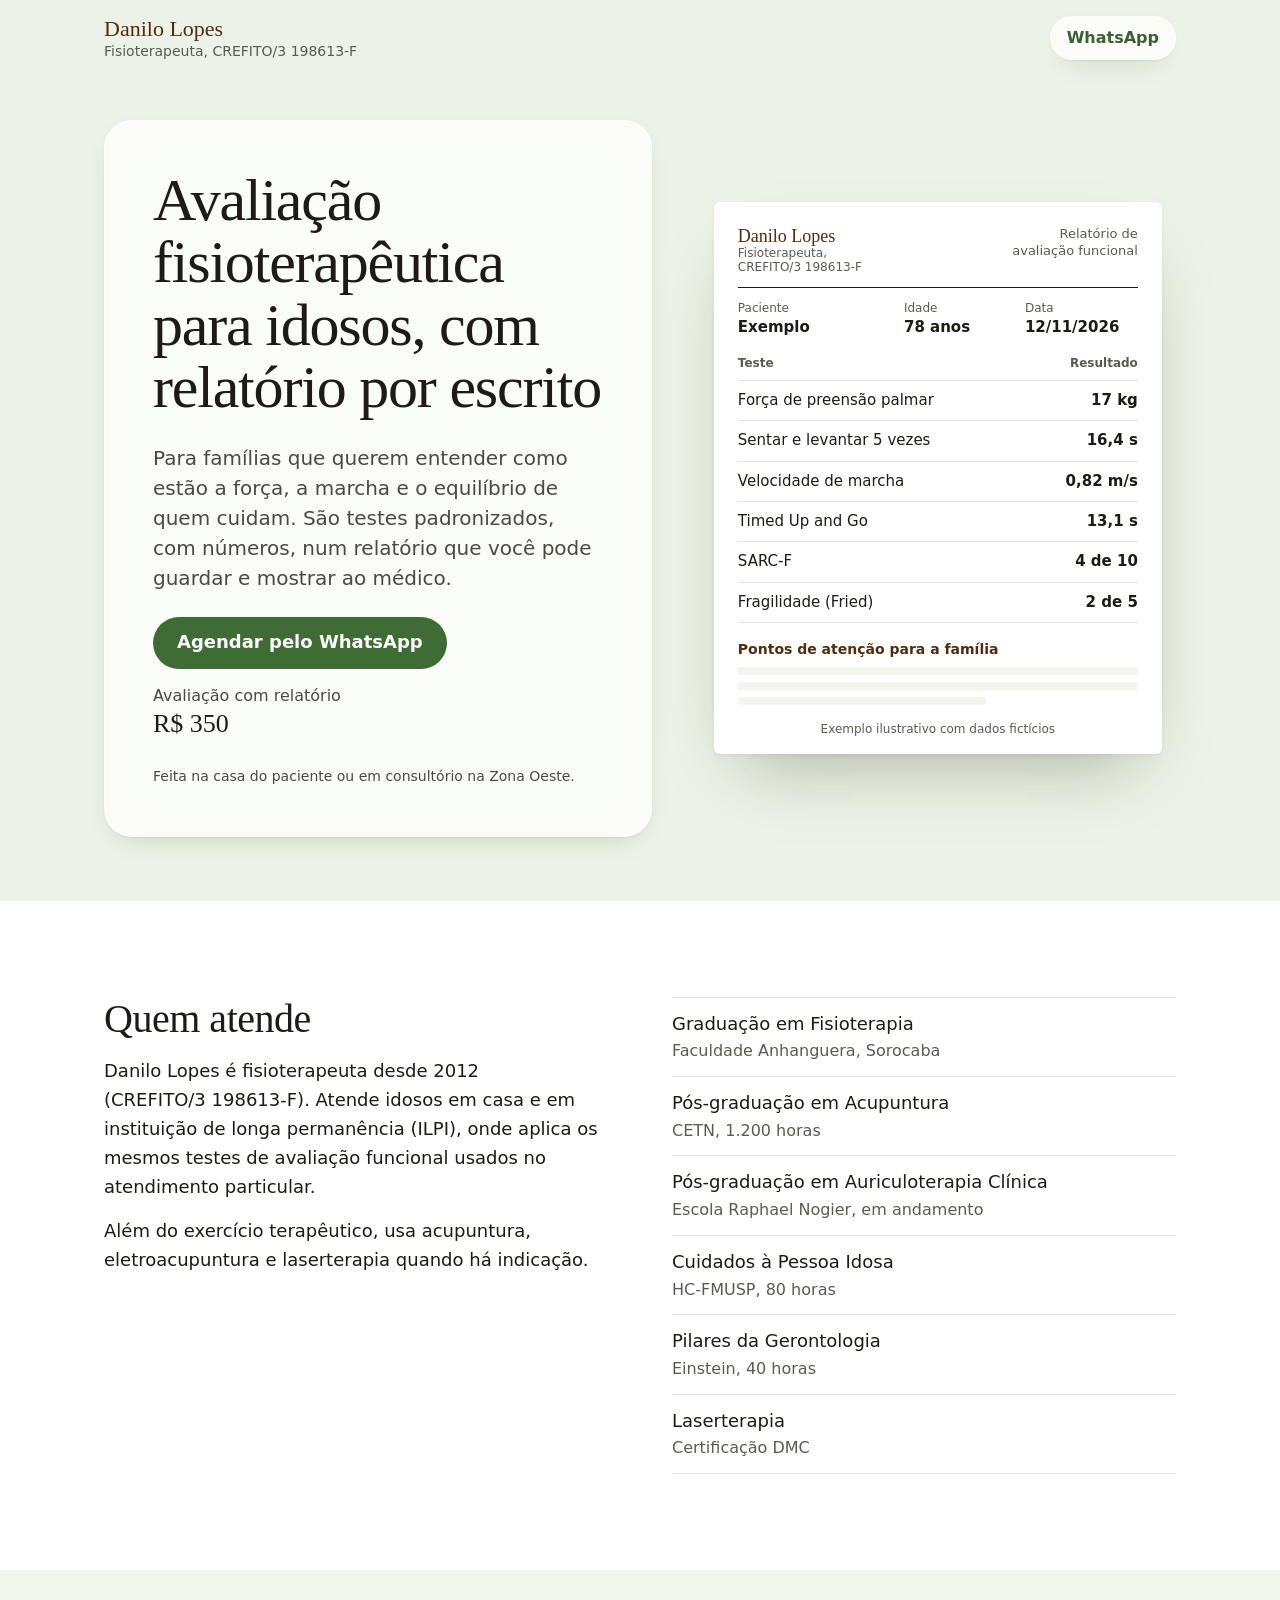
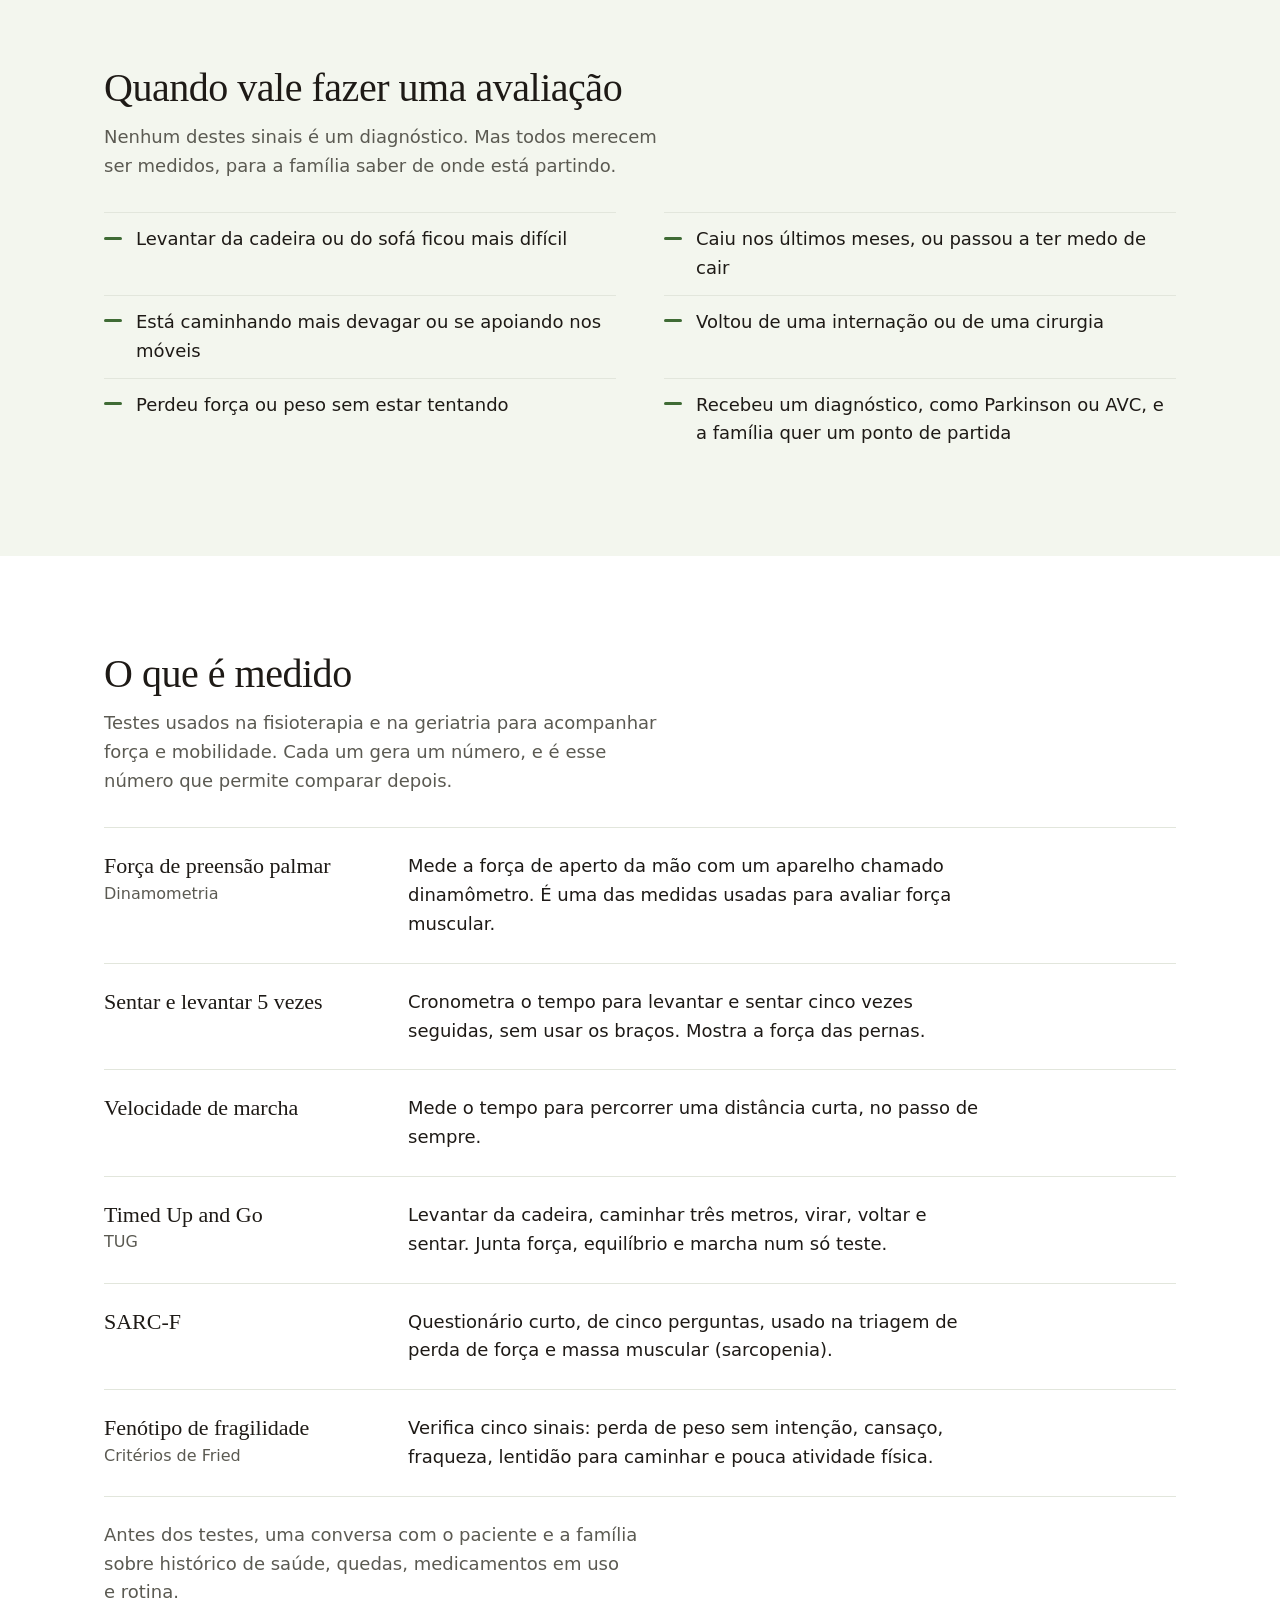
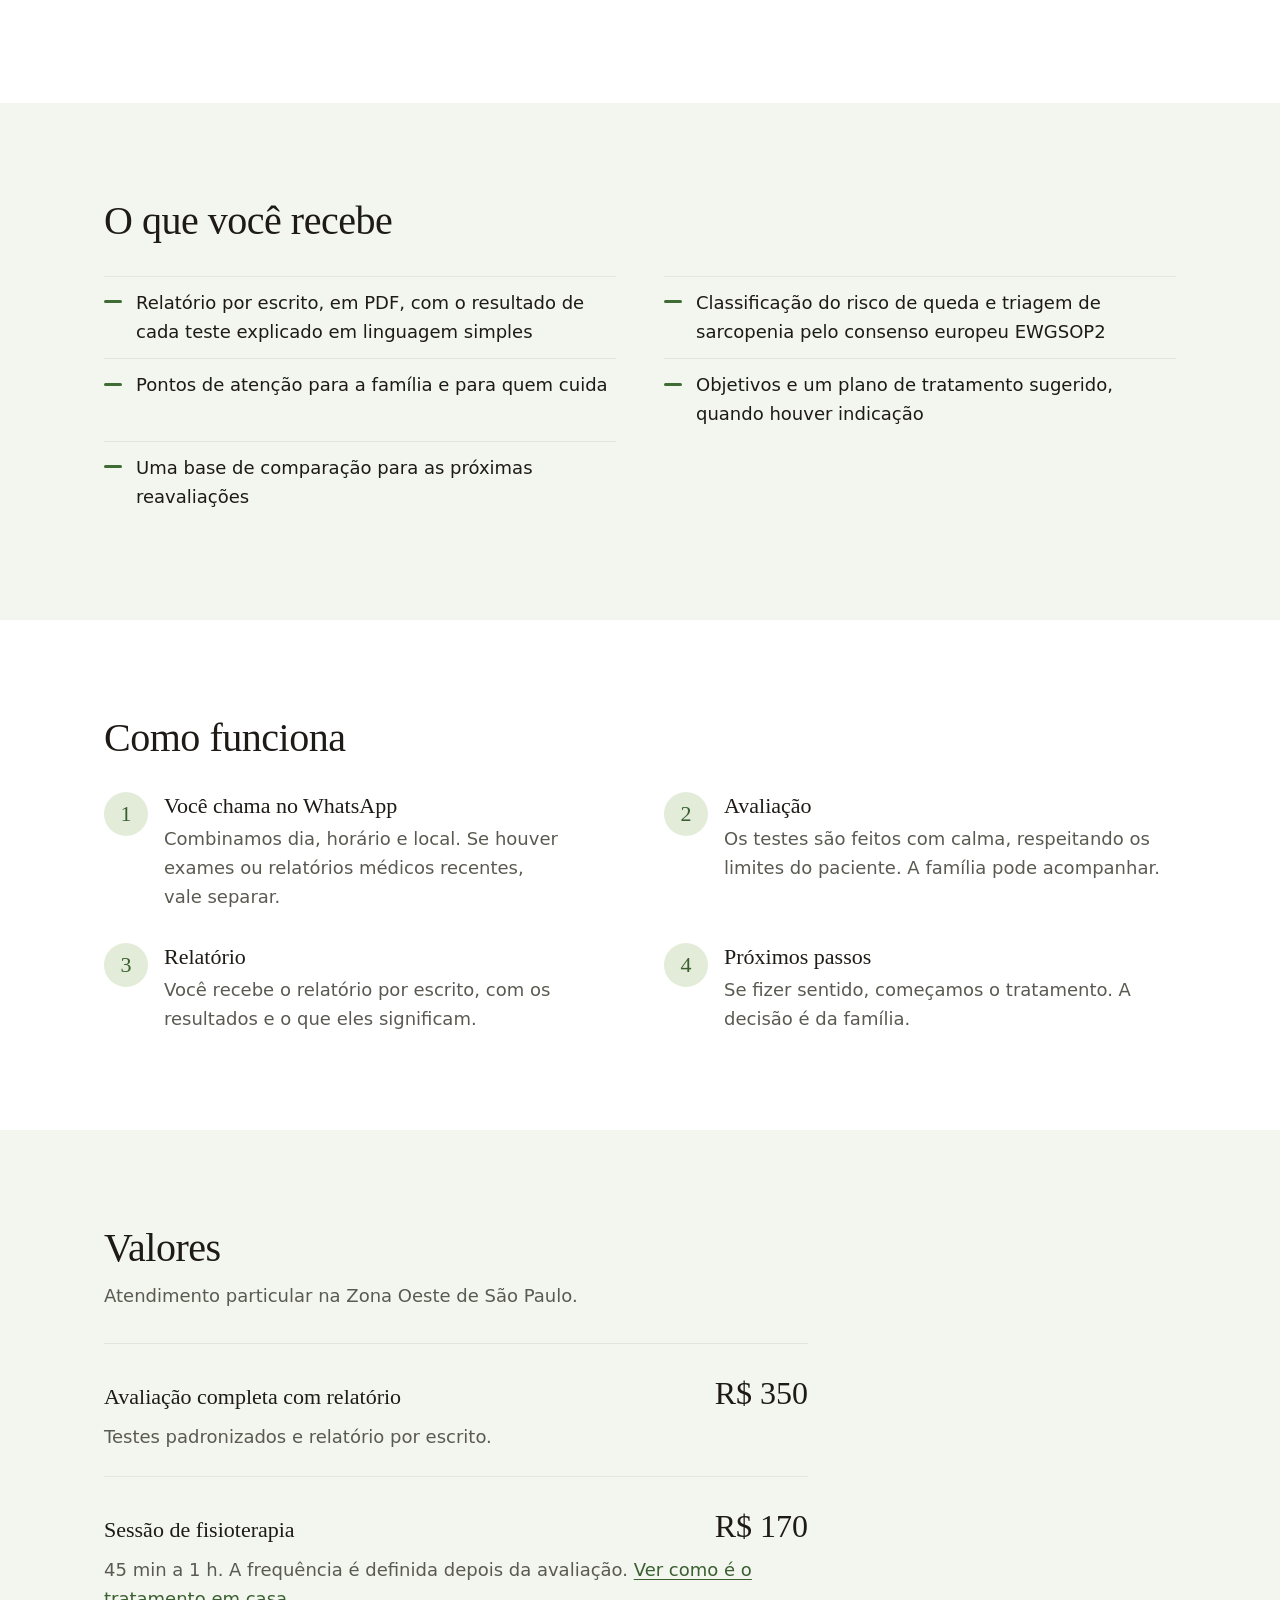
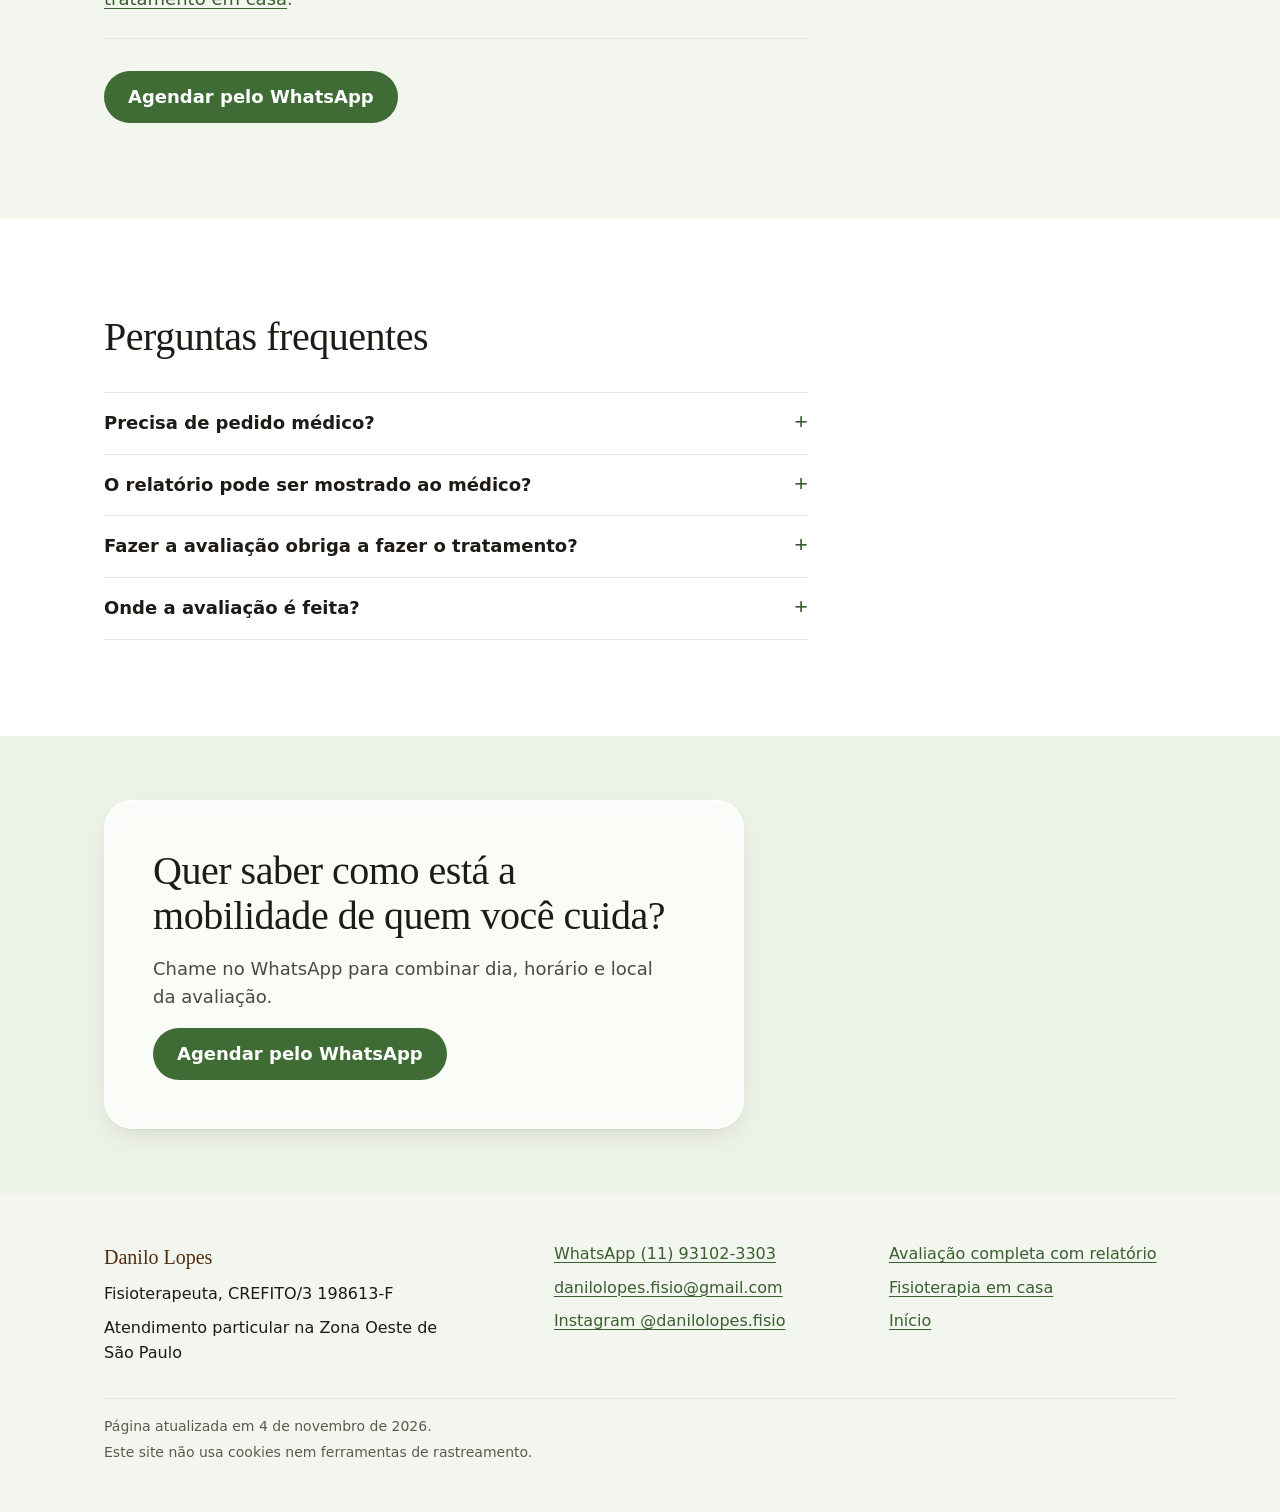
==== commit a67e783a: "Novo visual: clean, vidro e verde-bambu - DESIGN.md com tokens e funções - fundo de bambu desfocado " ====
--- a/public/avaliacao/index.html
+++ b/public/avaliacao/index.html
@@ -7,24 +7,26 @@
 <title>Avaliação fisioterapêutica para idosos com relatório | Danilo Lopes</title>
 <meta name="description" content="Força, marcha, equilíbrio e risco de queda medidos com testes padronizados e entregues num relatório por escrito. Zona Oeste de São Paulo.">
 <link rel="canonical" href="https://danilolopesfisio.com.br/avaliacao/">
-<meta name="theme-color" content="#ffffff">
+<meta name="theme-color" content="#edf2e6">
 <meta name="color-scheme" content="light only">
 <link rel="icon" href="/favicon.svg" type="image/svg+xml">
 <link rel="apple-touch-icon" href="/apple-touch-icon.png">
-<link rel="preload" href="/fontes/bricolage-800.woff2" as="font" type="font/woff2" crossorigin>
-<link rel="preload" href="/fontes/atkinson-400.woff2" as="font" type="font/woff2" crossorigin>
+<link rel="preload" href="/fontes/newsreader.woff2" as="font" type="font/woff2" crossorigin>
+<link rel="preload" href="/fontes/hanken-400.woff2" as="font" type="font/woff2" crossorigin>
+<link rel="preload" href="/img/bambuzal-720.webp" as="image" type="image/webp" media="(max-width: 45.99rem)">
+<link rel="preload" href="/img/bambuzal-1600.webp" as="image" type="image/webp" media="(min-width: 46rem)">
 <meta property="og:type" content="website">
 <meta property="og:locale" content="pt_BR">
 <meta property="og:site_name" content="Danilo Lopes, Fisioterapeuta">
-<meta property="og:title" content="Avaliação fisioterapêutica completa, com relatório por escrito">
+<meta property="og:title" content="Avaliação fisioterapêutica para idosos, com relatório por escrito">
 <meta property="og:description" content="Força, marcha, equilíbrio e risco de queda medidos com testes padronizados e entregues num relatório por escrito. Zona Oeste de São Paulo.">
 <meta property="og:url" content="https://danilolopesfisio.com.br/avaliacao/">
-<meta property="og:image" content="https://danilolopesfisio.com.br/og/avaliacao.png">
+<meta property="og:image" content="https://danilolopesfisio.com.br/og/avaliacao.jpg">
 <meta property="og:image:width" content="1200">
 <meta property="og:image:height" content="630">
-<meta property="og:image:alt" content="Avaliação fisioterapêutica completa, com relatório por escrito">
+<meta property="og:image:alt" content="Avaliação fisioterapêutica para idosos, com relatório por escrito">
 <meta name="twitter:card" content="summary_large_image">
-<style>@font-face{font-family: "Bricolage";src: url("/fontes/bricolage-800.woff2") format("woff2");font-weight: 800;font-display: swap}@font-face{font-family: "Atkinson";src: url("/fontes/atkinson-400.woff2") format("woff2");font-weight: 400;font-display: swap}@font-face{font-family: "Atkinson";src: url("/fontes/atkinson-700.woff2") format("woff2");font-weight: 700;font-display: swap}:root{color-scheme: light;--papel: #ffffff;--tinta: #2a1709;--tinta-suave: #6b4a2e;--marrom: #502d0f;--laranja: #d45111;--laranja-texto: #bf480d;--mostarda: #e6a30b;--mostarda-claro: #fcf1d6;--linha: #ead9bf;--titulo: "Bricolage","Arial Black","Helvetica Neue",sans-serif;--texto: "Atkinson","Verdana","Segoe UI",sans-serif;--largura: 72rem;--medida: 38rem;--margem: clamp(1rem,4vw,2.5rem);--respiro: clamp(3.5rem,9vw,6.5rem)}*,*::before,*::after{box-sizing: border-box}html{-webkit-text-size-adjust: 100%;text-size-adjust: 100%;-webkit-tap-highlight-color: rgba(212,81,17,0.18);touch-action: manipulation}main,section[id]{scroll-margin-top: 1rem}body{margin: 0;background: var(--papel);color: var(--tinta);font-family: var(--texto);font-size: 1.125rem;line-height: 1.6;text-rendering: optimizeLegibility}h1,h2,h3{font-family: var(--titulo);font-weight: 800;color: var(--marrom);letter-spacing: -0.015em;margin: 0;text-wrap: balance}h1{font-size: clamp(2.15rem,6.4vw,3.75rem);line-height: 1.04}h2{font-size: clamp(1.65rem,4.2vw,2.4rem);line-height: 1.1}h3{font-size: 1.25rem;line-height: 1.25;letter-spacing: 0}p{margin: 0;text-wrap: pretty}a{color: var(--laranja-texto);text-underline-offset: 0.18em;text-decoration-thickness: 1px}a:hover{text-decoration-thickness: 2px}:focus-visible{outline: 3px solid var(--laranja);outline-offset: 3px;border-radius: 2px}.conteiner{width: 100%;max-width: var(--largura);margin-inline: auto;padding-inline: var(--margem)}.pular{position: absolute;left: 1rem;top: -4rem;background: var(--marrom);color: var(--papel);padding: 0.6rem 1rem;z-index: 10}.pular:focus{top: 1rem}.topo{border-bottom: 1px solid var(--linha)}.topo-interno{display: flex;align-items: center;justify-content: space-between;gap: 1rem;padding-block: 0.9rem}.marca{text-decoration: none;color: var(--tinta);line-height: 1.2}.marca-nome{display: block;font-family: var(--titulo);font-weight: 800;font-size: 1.3rem;color: var(--marrom)}.marca-registro{display: block;font-size: 0.875rem;color: var(--tinta-suave)}.topo-wa{flex: none;font-weight: 700;font-size: 1rem;text-decoration: none;color: var(--laranja-texto);border: 2px solid currentColor;border-radius: 999px;padding: 0.45rem 1rem}.topo-wa:hover{background: var(--laranja-texto);color: var(--papel)}.botao{display: inline-block;background: var(--laranja-texto);color: var(--papel);font-family: var(--texto);font-weight: 700;font-size: 1.1875rem;line-height: 1.25;text-decoration: none;padding: 1rem 1.5rem;border-radius: 0.5rem;box-shadow: 0 4px 0 var(--marrom);transition: transform 120ms ease,box-shadow 120ms ease}.botao:hover{transform: translateY(2px);box-shadow: 0 2px 0 var(--marrom)}.botao:active{transform: translateY(4px);box-shadow: 0 0 0 var(--marrom)}.heroi{padding-block: clamp(2.25rem,7vw,5rem) clamp(2.5rem,6vw,4rem)}.heroi-grade{display: grid;gap: clamp(2.5rem,6vw,4.5rem);align-items: center}.heroi-texto{max-width: 40rem}.heroi-texto>* + *{margin-top: 1.25rem}.lead{font-size: clamp(1.15rem,2.4vw,1.3rem);max-width: var(--medida)}.preco-linha{font-size: 1.125rem;color: var(--tinta-suave)}.preco-linha strong{color: var(--tinta);font-size: 1.35rem;font-family: var(--titulo);font-weight: 800}.heroi-acao{padding-top: 0.5rem}.heroi-nota{font-size: 1rem;color: var(--tinta-suave)}.folha{background: var(--papel);border: 2px solid var(--marrom);box-shadow: 10px 10px 0 var(--mostarda);padding: 1.5rem 1.4rem 1.25rem;max-width: 26rem;width: calc(100% - 10px);justify-self: center;margin: 0 10px 10px 0}.folha-cabecalho{border-bottom: 2px solid var(--marrom);padding-bottom: 0.75rem;margin-bottom: 0.4rem}.folha-titulo{font-family: var(--titulo);font-weight: 800;color: var(--marrom);font-size: 1.15rem;line-height: 1.2}.folha-sub{font-size: 0.875rem;color: var(--tinta-suave);margin-top: 0.2rem}.folha-linhas{margin: 0}.folha-linha{display: grid;grid-template-columns: 1fr auto;gap: 0.75rem;align-items: end;padding-block: 0.7rem;border-bottom: 1px dashed var(--linha)}.folha-linha dt{font-size: 1rem;line-height: 1.3}.folha-linha dd{margin: 0;display: grid;grid-template-columns: 3.4rem 2.2rem;gap: 0.35rem;align-items: end;font-size: 0.95rem;line-height: 1.2;color: var(--tinta-suave);white-space: nowrap}.folha-linha dd span{border-bottom: 1.5px solid var(--marrom);height: 0.9em}.folha-assinatura{margin-top: 1.4rem;font-size: 0.875rem;color: var(--tinta-suave)}.folha-assinatura::before{content: "";display: block;width: 11rem;border-top: 1.5px solid var(--marrom);margin-bottom: 0.35rem}.planta{width: 100%;max-width: 28rem;justify-self: center;margin: 0}.planta svg{display: block;width: 100%;height: auto}.planta-texto{font-family: var(--texto);font-weight: 700;font-size: 15px;fill: var(--marrom)}.faixa-trena{background: var(--mostarda-claro);padding-block: 2rem 2.25rem;overflow: hidden}.trena-legenda{max-width: var(--medida);font-size: 1.0625rem;margin-bottom: 1.1rem}.trena-legenda strong{font-family: var(--titulo);font-weight: 800;color: var(--marrom)}.trena{position: relative;height: 4.25rem;background-color: var(--mostarda);background-image: repeating-linear-gradient(to right,var(--marrom) 0 2px,transparent 2px 100%),repeating-linear-gradient(to right,var(--marrom) 0 1.5px,transparent 1.5px 100%),repeating-linear-gradient(to right,var(--marrom) 0 1px,transparent 1px 100%);background-size: calc(100% / 6) 1.9rem,calc(100% / 30) 1.2rem,calc(100% / 60) 0.7rem;background-repeat: repeat-x;background-position: left top;border-radius: 0.25rem;transform-origin: left center;animation: desenrolar 1100ms cubic-bezier(.2,.7,.2,1) 200ms both}.trena-marca{position: absolute;bottom: 0.45rem;font-family: var(--titulo);font-weight: 800;font-size: 1rem;color: var(--marrom);line-height: 1;white-space: nowrap;transform: translateX(-50%)}.trena-marca-0{left: 0.4rem;transform: none}.trena-marca-1{left: 33.333%}.trena-marca-2{left: 66.667%}.trena-marca-3{left: calc(100% - 0.4rem);transform: translateX(-100%)}@keyframes desenrolar{from{transform: scaleX(0.04)}to{transform: scaleX(1)}}.secao{padding-block: calc(var(--respiro) / 2)}.faixa-trena + .secao{padding-top: var(--respiro)}main>.secao:last-child{padding-bottom: var(--respiro)}.secao-cabeca{max-width: var(--medida);margin-bottom: clamp(1.75rem,4vw,2.75rem)}.secao-cabeca>* + *{margin-top: 0.9rem}.secao-intro{color: var(--tinta-suave)}.lista-regua{list-style: none;margin: 0;padding: 0;display: grid;column-gap: 2.5rem}.lista-regua li{border-top: 1px solid var(--linha);padding: 0.95rem 0 0.95rem 1.6rem;position: relative}.lista-regua li::before{content: "";position: absolute;left: 0;top: 1.45rem;width: 0.7rem;height: 0.7rem;background: var(--mostarda)}.definicoes{margin: 0}.definicao{display: grid;gap: 0.35rem 2.5rem;border-top: 1px solid var(--linha);padding-block: 1.25rem}.definicao:last-child{border-bottom: 1px solid var(--linha)}.definicao dt{font-family: var(--titulo);font-weight: 800;font-size: 1.2rem;color: var(--marrom);line-height: 1.25}.definicao dt small{display: block;font-family: var(--texto);font-weight: 400;font-size: 0.95rem;color: var(--tinta-suave);margin-top: 0.15rem}.definicao dd{margin: 0;max-width: var(--medida)}.complemento{margin-top: 1.5rem;max-width: var(--medida);color: var(--tinta-suave)}.recebe{list-style: none;margin: 0;padding: 0;max-width: 46rem}.recebe li{display: grid;grid-template-columns: 1.6rem 1fr;gap: 0.8rem;padding-block: 0.65rem}.recebe li::before{content: "";width: 1.15rem;height: 1.15rem;margin-top: 0.3rem;border: 2px solid var(--marrom);background: linear-gradient(135deg,transparent 45%,var(--laranja) 45% 60%,transparent 60%) center / 70% 70% no-repeat}.passos{list-style: none;margin: 0;padding: 0;counter-reset: passo;display: grid;gap: 1.75rem 2rem}.passos li{counter-increment: passo;border-top: 3px solid var(--marrom);padding-top: 0.9rem}.passos li::before{content: counter(passo);display: block;font-family: var(--titulo);font-weight: 800;font-size: 2.6rem;line-height: 1;color: var(--laranja);margin-bottom: 0.6rem}.passos h3{margin-bottom: 0.4rem}.passos p{font-size: 1.0625rem}.motivos{list-style: none;margin: 0;padding: 0;display: grid;gap: 1.25rem 2.5rem}.motivos li{padding-left: 1.1rem;border-left: 4px solid var(--mostarda)}.valores{background: var(--marrom);color: var(--mostarda-claro);padding-block: var(--respiro);margin-block: calc(var(--respiro) / 2)}.valores h2{color: var(--papel)}.valores .secao-intro{color: #f2d9a6}.precos{margin: 0;max-width: 46rem}.preco{display: grid;grid-template-columns: 1fr auto;gap: 0.25rem 1rem;align-items: baseline;padding-block: 1.25rem;border-top: 1px solid rgba(252,241,214,0.28)}.preco:last-child{border-bottom: 1px solid rgba(252,241,214,0.28)}.preco dt{font-family: var(--titulo);font-weight: 800;font-size: 1.25rem;color: var(--papel);line-height: 1.25}.preco dd{margin: 0}.preco-valor{font-family: var(--titulo);font-weight: 800;font-size: clamp(1.6rem,4.5vw,2.1rem);color: var(--mostarda);white-space: nowrap;font-variant-numeric: tabular-nums}.preco-detalhe{grid-column: 1 / -1;color: #f2d9a6;font-size: 1.0625rem}.valores-acao{margin-top: 2.25rem}.valores .botao{background: var(--mostarda);color: var(--tinta);box-shadow: 0 4px 0 #2a1709}.valores .botao:hover{box-shadow: 0 2px 0 #2a1709}.valores .botao:active{box-shadow: 0 0 0 #2a1709}.valores a:not(.botao){color: var(--mostarda)}.sobre-grade{display: grid;gap: 2rem 3rem;align-items: start}.retrato{width: 6.5rem;height: 6.5rem;border-radius: 50%;background: var(--mostarda);color: var(--marrom);display: grid;place-items: center;font-family: var(--titulo);font-weight: 800;font-size: 2.6rem;overflow: hidden}.retrato img{width: 100%;height: 100%;object-fit: cover}.sobre-texto>* + *{margin-top: 1rem}.sobre-texto p{max-width: var(--medida)}.formacao{list-style: none;margin: 0;padding: 0}.formacao li{padding-block: 0.55rem;border-top: 1px solid var(--linha)}.formacao li:last-child{border-bottom: 1px solid var(--linha)}.formacao span{display: block;color: var(--tinta-suave);font-size: 1rem}.perguntas{max-width: 46rem}.pergunta{border-top: 1px solid var(--linha)}.pergunta:last-child{border-bottom: 1px solid var(--linha)}.pergunta summary{cursor: pointer;list-style: none;display: flex;justify-content: space-between;gap: 1rem;padding-block: 1.1rem;font-weight: 700;font-size: 1.15rem;color: var(--marrom)}.pergunta summary::-webkit-details-marker{display: none}.pergunta summary::after{content: "+";font-family: var(--titulo);font-weight: 800;font-size: 1.5rem;line-height: 1;color: var(--laranja);transition: transform 160ms ease}.pergunta[open] summary::after{transform: rotate(45deg)}.pergunta p{padding-bottom: 1.2rem;max-width: var(--medida)}.fechamento{border-top: 1px solid var(--linha);margin-top: calc(var(--respiro) / 2);padding-top: var(--respiro)}.fechamento-interno>* + *{margin-top: 1.25rem}.fechamento p{max-width: var(--medida)}.rodape{background: var(--mostarda-claro);padding-block: 2.5rem 6rem;font-size: 1rem}.rodape-grade{display: grid;gap: 1.5rem 3rem}.rodape-grade>*>* + *{margin-top: 0.35rem}.rodape-nome{font-family: var(--titulo);font-weight: 800;color: var(--marrom);font-size: 1.15rem}.rodape-legal{margin-top: 2rem;padding-top: 1.25rem;border-top: 1px solid var(--linha);color: var(--tinta-suave);font-size: 0.9375rem}.rodape-legal p + p{margin-top: 0.35rem}.barra-wa{position: fixed;left: 0;right: 0;bottom: 0;z-index: 5;padding: 0.7rem var(--margem) calc(0.7rem + env(safe-area-inset-bottom));background: rgba(255,255,255,0.96);border-top: 1px solid var(--linha)}.barra-wa{transition: transform 200ms ease}.js .barra-wa{transform: translateY(110%)}.js .barra-wa.visivel{transform: none}.barra-wa .botao{display: block;text-align: center;box-shadow: none;padding-block: 0.85rem}.barra-wa .botao:hover,.barra-wa .botao:active{transform: none}.inicio-caminhos{list-style: none;margin: 0;padding: 0;display: grid;gap: 1.5rem}.caminho{display: block;text-decoration: none;color: var(--tinta);border: 2px solid var(--marrom);padding: 1.5rem 1.4rem;box-shadow: 8px 8px 0 var(--mostarda);margin-right: 8px;transition: transform 120ms ease,box-shadow 120ms ease}.caminho:hover{transform: translate(3px,3px);box-shadow: 5px 5px 0 var(--mostarda)}.caminho h2{font-size: clamp(1.4rem,3.4vw,1.8rem)}.caminho p{margin-top: 0.6rem}.caminho-preco{display: block;margin-top: 0.9rem;font-family: var(--titulo);font-weight: 800;font-size: 1.2rem;color: var(--laranja-texto)}@media (min-width: 46rem){.lista-regua{grid-template-columns: 1fr 1fr}.definicao{grid-template-columns: 17rem 1fr}.passos{grid-template-columns: repeat(2,1fr)}.motivos{grid-template-columns: repeat(3,1fr)}.sobre-grade{grid-template-columns: 9rem 1fr}.retrato{width: 9rem;height: 9rem}.rodape-grade{grid-template-columns: 1.4fr 1fr 1fr}.inicio-caminhos{grid-template-columns: 1fr 1fr}.barra-wa{display: none}.rodape{padding-bottom: 2.5rem}}@media (min-width: 62rem){.heroi-grade{grid-template-columns: 1.25fr 1fr}.passos{grid-template-columns: repeat(4,1fr)}}@media (max-width: 45.99rem){html{scroll-padding-bottom: 5.5rem}}@media (max-width: 22rem){.topo-wa{padding-inline: 0.75rem}.marca-registro{font-size: 0.8125rem}}@media (prefers-reduced-motion: reduce){.trena{animation: none}.botao,.caminho,.pergunta summary::after,.barra-wa{transition: none}}@media print{.topo-wa,.barra-wa,.botao{display: none}.faixa-trena,.valores,.rodape{background: none;color: var(--tinta)}}</style>
+<style>@font-face{font-family: "Newsreader";src: url("/fontes/newsreader.woff2") format("woff2");font-weight: 420 560;font-display: swap}@font-face{font-family: "Hanken";src: url("/fontes/hanken-400.woff2") format("woff2");font-weight: 400;font-display: swap}@font-face{font-family: "Hanken";src: url("/fontes/hanken-600.woff2") format("woff2");font-weight: 600;font-display: swap}:root{color-scheme: light;--cor-fundo: #ffffff;--cor-salvia: #f3f6ee;--cor-bambu-claro: #e3ecd8;--cor-linha: #e2e6dc;--cor-texto: #1e1a16;--cor-texto-suave: #5b5a52;--cor-marrom: #502d0f;--cor-bambu: #3f6b35;--cor-bambu-escuro: #2f5229;--cor-bambu-texto: #3a5f31;--vidro-fundo: rgba(255,255,255,0.74);--vidro-borda: rgba(255,255,255,0.72);--vidro-desfoque: blur(20px) saturate(1.2);--fonte-titulo: "Newsreader",Georgia,"Times New Roman",serif;--fonte-texto: "Hanken","Segoe UI",system-ui,sans-serif;--t-meta: 0.875rem;--t-pequeno: 1rem;--t-corpo: 1.125rem;--t-lead: clamp(1.125rem,2.2vw,1.25rem);--t-h3: 1.375rem;--t-h2: clamp(1.75rem,4.2vw,2.5rem);--t-h1: clamp(2.125rem,5.6vw,3.75rem);--e-1: 0.25rem;--e-2: 0.5rem;--e-3: 0.75rem;--e-4: 1rem;--e-5: 1.5rem;--e-6: 2rem;--e-7: 3rem;--e-8: 4rem;--e-9: 6rem;--r-1: 6px;--r-2: 16px;--r-3: 28px;--r-pilula: 999px;--sombra-1: 0 1px 2px rgba(30,40,20,0.06),0 10px 30px -14px rgba(30,40,20,0.22);--sombra-2: 0 2px 4px rgba(30,40,20,0.05),0 34px 70px -30px rgba(30,40,20,0.35);--largura: 72rem;--medida: 36rem;--margem: clamp(1rem,4vw,2.5rem);--secao: var(--e-8)}*,*::before,*::after{box-sizing: border-box}html{-webkit-text-size-adjust: 100%;text-size-adjust: 100%;-webkit-tap-highlight-color: rgba(63,107,53,0.16);touch-action: manipulation}body{margin: 0;background: var(--cor-fundo);color: var(--cor-texto);font-family: var(--fonte-texto);font-size: var(--t-corpo);line-height: 1.6}h1,h2,h3{font-family: var(--fonte-titulo);color: var(--cor-texto);margin: 0;text-wrap: balance}h1{font-size: var(--t-h1);font-weight: 470;line-height: 1.04;letter-spacing: -0.02em}h2{font-size: var(--t-h2);font-weight: 480;line-height: 1.12;letter-spacing: -0.012em}h3{font-size: var(--t-h3);font-weight: 520;line-height: 1.3}p,ul,ol,dl,dd,figure{margin: 0}p{text-wrap: pretty}a{color: var(--cor-bambu-texto);text-decoration-thickness: 1px;text-underline-offset: 0.18em}a:hover{text-decoration-thickness: 2px}:focus-visible{outline: 3px solid var(--cor-marrom);outline-offset: 3px;border-radius: 4px}main,section[id]{scroll-margin-top: var(--e-4)}.sem-quebra{white-space: nowrap}.conteiner{width: 100%;max-width: var(--largura);margin-inline: auto;padding-inline: var(--margem)}.pular{position: absolute;left: var(--e-4);top: -4rem;z-index: 20;background: var(--cor-texto);color: var(--cor-fundo);padding: var(--e-3) var(--e-4);border-radius: var(--r-1)}.pular:focus{top: var(--e-4)}.vidro{--cor-texto-suave: #4a4942;background: var(--vidro-fundo);-webkit-backdrop-filter: var(--vidro-desfoque);backdrop-filter: var(--vidro-desfoque);border: 1px solid var(--vidro-borda);box-shadow: inset 0 1px 0 rgba(255,255,255,0.85),var(--sombra-1)}@supports not ((backdrop-filter: blur(1px)) or (-webkit-backdrop-filter: blur(1px))){.vidro{background: rgba(255,255,255,0.92)}}@media (prefers-reduced-transparency: reduce){.vidro{background: var(--cor-fundo);-webkit-backdrop-filter: none;backdrop-filter: none}}.bambuzal{background-color: #edf2e6;background-image: url("/img/bambuzal-720.webp");background-size: cover;background-position: center top}@media (min-width: 46rem){.bambuzal{background-image: url("/img/bambuzal-1600.webp");background-position: 30% top}}.topo{position: absolute;inset: 0 0 auto 0;z-index: 10}.topo-interno{display: flex;align-items: center;justify-content: space-between;gap: var(--e-4);padding-block: var(--e-4)}.marca{text-decoration: none;color: var(--cor-texto);line-height: 1.2}.marca-nome{display: block;font-family: var(--fonte-titulo);font-weight: 520;font-size: 1.375rem;color: var(--cor-marrom)}.marca-registro{display: block;font-size: var(--t-meta);color: var(--cor-texto-suave)}.topo-wa{flex: none;min-height: 44px;display: inline-flex;align-items: center;padding-inline: var(--e-4);border-radius: var(--r-pilula);font-weight: 600;font-size: var(--t-pequeno);color: var(--cor-bambu-texto);text-decoration: none}.topo-wa:hover{background: rgba(255,255,255,0.85)}.botao{display: inline-flex;align-items: center;justify-content: center;min-height: 52px;padding: var(--e-3) var(--e-5);border-radius: var(--r-pilula);background: var(--cor-bambu);color: #ffffff;font-family: var(--fonte-texto);font-weight: 600;font-size: var(--t-corpo);line-height: 1.25;text-align: center;text-decoration: none;transition: background-color 140ms ease}.botao:hover{background: var(--cor-bambu-escuro)}.heroi{position: relative;padding-top: 6.5rem;padding-bottom: var(--e-7)}.heroi-grade{display: grid;gap: var(--e-6);align-items: start}.heroi-painel{border-radius: var(--r-3);padding: var(--e-6) var(--e-5)}.heroi-painel>* + *{margin-top: var(--e-5)}.lead{font-size: var(--t-lead);line-height: 1.5;color: var(--cor-texto-suave);max-width: var(--medida)}.heroi-acao{display: flex;flex-wrap: wrap;align-items: center;gap: var(--e-4) var(--e-5)}.preco-curto{font-size: var(--t-pequeno);color: var(--cor-texto-suave);line-height: 1.35}.preco-curto strong{display: block;font-family: var(--fonte-titulo);font-weight: 520;font-size: 1.625rem;color: var(--cor-texto);font-variant-numeric: tabular-nums}.heroi-nota{font-size: var(--t-meta);color: var(--cor-texto-suave)}.heroi-visual{display: flex;justify-content: center}.folha{width: 100%;max-width: 28rem;background: var(--cor-fundo);border-radius: var(--r-1);box-shadow: var(--sombra-2);padding: var(--e-5) var(--e-5) var(--e-4);font-size: 0.9375rem;line-height: 1.45}.folha-topo{display: flex;justify-content: space-between;align-items: start;gap: var(--e-4);padding-bottom: var(--e-3);border-bottom: 1px solid var(--cor-texto)}.folha-marca{font-family: var(--fonte-titulo);font-weight: 520;font-size: 1.125rem;line-height: 1.15;color: var(--cor-marrom)}.folha-marca span{display: block;font-family: var(--fonte-texto);font-weight: 400;font-size: 0.75rem;color: var(--cor-texto-suave)}.folha-tipo{font-size: 0.8125rem;color: var(--cor-texto-suave);text-align: right;max-width: 9rem;line-height: 1.25}.folha-dados{display: grid;grid-template-columns: 1.4fr 1fr 1fr;gap: var(--e-2);margin-block: var(--e-3) var(--e-2)}.folha-dados dt{font-size: 0.75rem;color: var(--cor-texto-suave)}.folha-dados dd{font-weight: 600}.folha-tabela{width: 100%;border-collapse: collapse;font-variant-numeric: tabular-nums}.folha-tabela th{text-align: left;font-size: 0.75rem;font-weight: 600;color: var(--cor-texto-suave);padding: var(--e-2) 0;border-bottom: 1px solid var(--cor-linha)}.folha-tabela td{padding: 0.55rem 0;border-bottom: 1px solid var(--cor-linha)}.folha-tabela th:last-child,.folha-tabela td:last-child{text-align: right}.folha-tabela td:last-child{font-weight: 600;white-space: nowrap}.folha-obs{display: grid;gap: 0.45rem;margin-top: var(--e-4)}.folha-obs-titulo{font-weight: 600;font-size: 0.875rem;color: var(--cor-marrom)}.folha-obs span{display: block;height: 0.5rem;border-radius: 2px;background: var(--cor-salvia)}.folha-obs span:last-child{width: 62%}.folha-rodape{margin-top: var(--e-4);font-size: 0.75rem;color: var(--cor-texto-suave);text-align: center}.folha-titulo{font-family: var(--fonte-titulo);font-weight: 520;font-size: 1.375rem;line-height: 1.2;color: var(--cor-texto);padding-bottom: var(--e-3);border-bottom: 1px solid var(--cor-texto)}.folha-linhas{margin-top: var(--e-2)}.folha-linha{display: flex;justify-content: space-between;gap: var(--e-4);padding-block: 0.6rem;border-bottom: 1px solid var(--cor-linha)}.folha-linha dt{color: var(--cor-texto-suave)}.folha-linha dd{font-weight: 600;text-align: right}.folha-subtitulo{margin-top: var(--e-5);font-weight: 600;font-size: 0.875rem;color: var(--cor-marrom)}.folha .lista-no{grid-template-columns: 1fr;margin-top: var(--e-2)}.folha .lista-no li{padding-block: 0.55rem}.folha .lista-no li::before{top: 1.15rem}.secao{padding-block: var(--secao)}.secao-salvia{background: var(--cor-salvia)}.secao-cabeca{max-width: var(--medida);margin-bottom: var(--e-6)}.secao-cabeca>* + *{margin-top: var(--e-3)}.secao-intro{color: var(--cor-texto-suave)}.complemento{margin-top: var(--e-5);max-width: var(--medida);color: var(--cor-texto-suave)}.lista-no{list-style: none;padding: 0;display: grid;column-gap: var(--e-7)}.lista-no li{position: relative;padding: var(--e-3) 0 var(--e-3) var(--e-6);border-top: 1px solid var(--cor-linha)}.lista-no li::before{content: "";position: absolute;left: 0;top: 1.45rem;width: 1.1rem;height: 3px;border-radius: 2px;background: var(--cor-bambu)}.sobre-grade{display: grid;gap: var(--e-6) var(--e-8);align-items: start}.sobre-texto>* + *{margin-top: var(--e-4)}.sobre-texto p{max-width: var(--medida)}.retrato{width: 100%;max-width: 20rem;aspect-ratio: 4 / 5;object-fit: cover;border-radius: var(--r-2)}.formacao{list-style: none;padding: 0}.formacao li{padding-block: var(--e-3);border-top: 1px solid var(--cor-linha)}.formacao li:last-child{border-bottom: 1px solid var(--cor-linha)}.formacao span{display: block;font-size: var(--t-pequeno);color: var(--cor-texto-suave)}.definicao{display: grid;gap: var(--e-1) var(--e-7);padding-block: var(--e-5);border-top: 1px solid var(--cor-linha)}.definicao:last-child{border-bottom: 1px solid var(--cor-linha)}.definicao dt{font-family: var(--fonte-titulo);font-weight: 520;font-size: var(--t-h3);line-height: 1.25}.definicao dt small{display: block;font-family: var(--fonte-texto);font-weight: 400;font-size: var(--t-pequeno);color: var(--cor-texto-suave);margin-top: var(--e-1)}.definicao dd{max-width: var(--medida)}.passos{list-style: none;padding: 0;counter-reset: passo;display: grid;gap: var(--e-6)}.passos li{counter-increment: passo;display: grid;grid-template-columns: 2.75rem 1fr;gap: var(--e-4);align-items: start}.passos li::before{content: counter(passo);display: grid;place-items: center;width: 2.75rem;height: 2.75rem;border-radius: 50%;background: var(--cor-bambu-claro);color: var(--cor-bambu-texto);font-family: var(--fonte-titulo);font-weight: 520;font-size: 1.375rem;line-height: 1}.passos h3{margin-bottom: var(--e-1)}.passos p{color: var(--cor-texto-suave)}.motivos{list-style: none;padding: 0;display: grid;gap: var(--e-5) var(--e-7)}.motivos li{padding-left: var(--e-4);border-left: 3px solid var(--cor-bambu-claro)}.precos{max-width: 44rem}.preco{display: grid;grid-template-columns: 1fr auto;gap: var(--e-1) var(--e-4);align-items: baseline;padding-block: var(--e-5);border-top: 1px solid var(--cor-linha)}.preco:last-child{border-bottom: 1px solid var(--cor-linha)}.preco dt{font-family: var(--fonte-titulo);font-weight: 520;font-size: var(--t-h3);line-height: 1.25}.preco-valor{font-family: var(--fonte-titulo);font-weight: 520;font-size: clamp(1.625rem,4.5vw,2rem);white-space: nowrap;font-variant-numeric: tabular-nums}.preco-detalhe{grid-column: 1 / -1;color: var(--cor-texto-suave)}.valores-acao{margin-top: var(--e-6)}.perguntas{max-width: 44rem}.pergunta{border-top: 1px solid var(--cor-linha)}.pergunta:last-child{border-bottom: 1px solid var(--cor-linha)}.pergunta summary{cursor: pointer;list-style: none;display: flex;justify-content: space-between;gap: var(--e-4);padding-block: var(--e-4);font-weight: 600}.pergunta summary::-webkit-details-marker{display: none}.pergunta summary::after{content: "+";font-family: var(--fonte-titulo);font-size: 1.5rem;line-height: 1;color: var(--cor-bambu-texto);transition: transform 160ms ease}.pergunta[open] summary::after{transform: rotate(45deg)}.pergunta p{padding-bottom: var(--e-5);max-width: var(--medida);color: var(--cor-texto-suave)}.fechamento{padding-block: var(--e-8)}.fechamento-painel{border-radius: var(--r-3);padding: var(--e-6) var(--e-5);max-width: 40rem}.fechamento-painel>* + *{margin-top: var(--e-4)}.fechamento-painel p{color: var(--cor-texto-suave)}.caminhos{list-style: none;padding: 0;display: grid;gap: var(--e-5)}.caminho{display: block;height: 100%;padding: var(--e-6) var(--e-5);border-radius: var(--r-2);background: var(--cor-fundo);border: 1px solid var(--cor-linha);box-shadow: var(--sombra-1);color: var(--cor-texto);text-decoration: none;transition: border-color 140ms ease}.caminho:hover{border-color: var(--cor-bambu)}.caminho h2{font-size: 1.5rem;line-height: 1.2}.caminho p{margin-top: var(--e-3);color: var(--cor-texto-suave)}.caminho-preco{display: block;margin-top: var(--e-4);font-family: var(--fonte-titulo);font-weight: 520;font-size: 1.375rem;color: var(--cor-bambu-texto)}.rodape{background: var(--cor-salvia);padding-block: var(--e-7) 7rem;font-size: var(--t-pequeno)}.rodape-grade{display: grid;gap: var(--e-5) var(--e-7)}.rodape-grade>*>* + *{margin-top: var(--e-2)}.rodape-nome{font-family: var(--fonte-titulo);font-weight: 520;font-size: 1.25rem;color: var(--cor-marrom)}.rodape-legal{margin-top: var(--e-6);padding-top: var(--e-4);border-top: 1px solid var(--cor-linha);color: var(--cor-texto-suave);font-size: var(--t-meta)}.rodape-legal p + p{margin-top: var(--e-1)}.barra-wa{position: fixed;left: var(--e-3);right: var(--e-3);bottom: calc(var(--e-3) + env(safe-area-inset-bottom));z-index: 15;padding: var(--e-2);border-radius: var(--r-pilula);transition: transform 200ms ease,opacity 200ms ease}.js .barra-wa{transform: translateY(140%);opacity: 0}.js .barra-wa.visivel{transform: none;opacity: 1}.barra-wa .botao{display: flex;width: 100%}@media (max-width: 45.99rem){html{scroll-padding-bottom: 7rem}}@media (min-width: 46rem){:root{--secao: var(--e-9)}.heroi{padding-top: 7.5rem;padding-bottom: var(--e-8)}.heroi-painel{padding: var(--e-7)}.lista-no{grid-template-columns: 1fr 1fr}.definicao{grid-template-columns: 16rem 1fr}.passos{grid-template-columns: 1fr 1fr;gap: var(--e-6) var(--e-7)}.motivos{grid-template-columns: repeat(3,1fr)}.rodape-grade{grid-template-columns: 1.4fr 1fr 1fr}.caminhos{grid-template-columns: 1fr 1fr}.fechamento-painel{padding: var(--e-7)}.barra-wa{display: none}.rodape{padding-bottom: var(--e-7)}}@media (min-width: 62rem){.heroi-grade{grid-template-columns: 1.15fr 1fr;gap: var(--e-7);align-items: center}.heroi-grade-solo{grid-template-columns: minmax(0,46rem)}.sobre-grade{grid-template-columns: 1fr 1fr}.sobre-grade-foto{grid-template-columns: 20rem 1fr 1fr}}@media (max-width: 24rem){.marca-registro{font-size: 0.8125rem}.topo-wa{padding-inline: var(--e-3)}}@media (prefers-reduced-motion: reduce){.botao,.caminho,.pergunta summary::after,.barra-wa{transition: none}}@media print{.topo-wa,.barra-wa,.botao{display: none}.bambuzal{background: none}.topo{position: static}}</style>
 <script type="application/ld+json">{"@context":"https://schema.org","@type":"Physiotherapy","name":"Danilo Lopes, Fisioterapeuta","url":"https://danilolopesfisio.com.br/","telephone":"+5511931023303","email":"danilolopes.fisio@gmail.com","areaServed":{"@type":"Place","name":"Zona Oeste de São Paulo"},"sameAs":["https://www.instagram.com/danilolopes.fisio/"],"founder":{"@type":"Person","name":"Danilo Lopes","jobTitle":"Fisioterapeuta"},"makesOffer":[{"@type":"Offer","price":"350.00","priceCurrency":"BRL","itemOffered":{"@type":"Service","name":"Avaliação fisioterapêutica completa com relatório"}},{"@type":"Offer","price":"170.00","priceCurrency":"BRL","itemOffered":{"@type":"Service","name":"Sessão de fisioterapia em casa"}}]}</script>
 </head>
 <body>
@@ -33,56 +35,78 @@
   <div class="conteiner topo-interno">
     <a class="marca" href="/" translate="no">
       <span class="marca-nome">Danilo Lopes</span>
-      <span class="marca-registro">Fisioterapeuta, CREFITO/3 198613-F</span>
+      <span class="marca-registro">Fisioterapeuta, <span class="sem-quebra">CREFITO/3 198613-F</span></span>
     </a>
-    <a class="topo-wa" href="https://wa.me/5511931023303?text=Ol%C3%A1%2C%20Danilo!%20Vim%20pelo%20site%20e%20quero%20agendar%20a%20avalia%C3%A7%C3%A3o%20fisioterap%C3%AAutica%20completa%20com%20relat%C3%B3rio." aria-label="Chamar no WhatsApp">WhatsApp</a>
+    <a class="topo-wa vidro" href="https://wa.me/5511931023303?text=Ol%C3%A1%2C%20Danilo!%20Vim%20pelo%20site%20e%20quero%20agendar%20a%20avalia%C3%A7%C3%A3o%20fisioterap%C3%AAutica%20completa%20com%20relat%C3%B3rio." aria-label="Chamar no WhatsApp">WhatsApp</a>
   </div>
 </header>
 <main id="conteudo">
-  <section class="heroi">
+  <section class="heroi heroi-com-folha bambuzal" aria-labelledby="titulo-pagina">
     <div class="conteiner heroi-grade">
-      <div class="heroi-texto">
-        <h1>Avaliação fisioterapêutica completa, com relatório por escrito</h1>
-        <p class="lead">Para famílias que querem entender como estão a força, a marcha e o equilíbrio de quem cuidam. São testes padronizados, com números, organizados num relatório que você pode guardar e mostrar ao médico.</p>
-        <p class="preco-linha">Avaliação com relatório: <strong>R$ 350</strong></p>
-        <div class="heroi-acao"><a class="botao" href="https://wa.me/5511931023303?text=Ol%C3%A1%2C%20Danilo!%20Vim%20pelo%20site%20e%20quero%20agendar%20a%20avalia%C3%A7%C3%A3o%20fisioterap%C3%AAutica%20completa%20com%20relat%C3%B3rio.">Agendar avaliação pelo WhatsApp</a></div>
+      <div class="heroi-painel vidro">
+        <h1 id="titulo-pagina">Avaliação fisioterapêutica para idosos, com relatório por escrito</h1>
+        <p class="lead">Para famílias que querem entender como estão a força, a marcha e o equilíbrio de quem cuidam. São testes padronizados, com números, num relatório que você pode guardar e mostrar ao médico.</p>
+        <div class="heroi-acao">
+          <a class="botao" href="https://wa.me/5511931023303?text=Ol%C3%A1%2C%20Danilo!%20Vim%20pelo%20site%20e%20quero%20agendar%20a%20avalia%C3%A7%C3%A3o%20fisioterap%C3%AAutica%20completa%20com%20relat%C3%B3rio.">Agendar pelo WhatsApp</a>
+          <p class="preco-curto">Avaliação com relatório<strong>R$ 350</strong></p>
+        </div>
         <p class="heroi-nota">Feita na casa do paciente ou em consultório na Zona Oeste.</p>
       </div>
-      <figure class="folha" aria-label="Modelo dos itens que aparecem no relatório">
-        <div class="folha-cabecalho">
-          <p class="folha-titulo">Relatório de avaliação funcional</p>
-          <p class="folha-sub">Modelo dos campos medidos</p>
-        </div>
-        <dl class="folha-linhas">
-          <div class="folha-linha"><dt>Força de preensão palmar</dt><dd><span></span>kg</dd></div>
-          <div class="folha-linha"><dt>Sentar e levantar 5 vezes</dt><dd><span></span>s</dd></div>
-          <div class="folha-linha"><dt>Velocidade de marcha</dt><dd><span></span>m/s</dd></div>
-          <div class="folha-linha"><dt>Timed Up and Go (TUG)</dt><dd><span></span>s</dd></div>
-          <div class="folha-linha"><dt>SARC-F</dt><dd><span></span>/ 10</dd></div>
-          <div class="folha-linha"><dt>Fragilidade (Fried)</dt><dd><span></span>/ 5</dd></div>
-        </dl>
-        <p class="folha-assinatura">Danilo Lopes, Fisioterapeuta</p>
-      </figure>
-    </div>
-  </section>
-  <section class="faixa-trena" aria-label="Três metros, a distância do teste TUG">
-  <div class="conteiner">
-    <p class="trena-legenda"><strong>Três metros.</strong> É a distância do teste TUG: levantar da cadeira, caminhar, virar, voltar e sentar. O tempo que isso leva diz muito sobre equilíbrio e mobilidade.</p>
-    <div class="trena" aria-hidden="true">
-      <span class="trena-marca trena-marca-0">0</span>
-      <span class="trena-marca trena-marca-1">1 m</span>
-      <span class="trena-marca trena-marca-2">2 m</span>
-      <span class="trena-marca trena-marca-3">3 m</span>
-    </div>
+      <div class="heroi-visual">
+        <figure class="folha" aria-label="Exemplo de relatório de avaliação, com dados fictícios">
+  <div class="folha-topo">
+    <p class="folha-marca" translate="no">Danilo Lopes<span>Fisioterapeuta, <span class="sem-quebra">CREFITO/3 198613-F</span></span></p>
+    <p class="folha-tipo">Relatório de avaliação funcional</p>
+  </div>
+  <dl class="folha-dados">
+    <div><dt>Paciente</dt><dd>Exemplo</dd></div>
+    <div><dt>Idade</dt><dd>78 anos</dd></div>
+    <div><dt>Data</dt><dd>12/11/2026</dd></div>
+  </dl>
+  <table class="folha-tabela">
+    <thead><tr><th scope="col">Teste</th><th scope="col">Resultado</th></tr></thead>
+    <tbody>
+      <tr><td>Força de preensão palmar</td><td>17 kg</td></tr>
+      <tr><td>Sentar e levantar 5 vezes</td><td>16,4 s</td></tr>
+      <tr><td>Velocidade de marcha</td><td>0,82 m/s</td></tr>
+      <tr><td>Timed Up and Go</td><td>13,1 s</td></tr>
+      <tr><td>SARC-F</td><td>4 de 10</td></tr>
+      <tr><td>Fragilidade (Fried)</td><td>2 de 5</td></tr>
+    </tbody>
+  </table>
+  <div class="folha-obs" aria-hidden="true">
+    <p class="folha-obs-titulo">Pontos de atenção para a família</p>
+    <span></span><span></span><span></span>
+  </div>
+  <figcaption class="folha-rodape">Exemplo ilustrativo com dados fictícios</figcaption>
+</figure>
+      </div>
+    </div>
+  </section>
+  <section class="secao" id="quem-atende" aria-labelledby="titulo-sobre">
+  <div class="conteiner sobre-grade">
+    <div class="sobre-texto">
+      <h2 id="titulo-sobre">Quem atende</h2>
+      <p>Danilo Lopes é fisioterapeuta desde 2012 (<span class="sem-quebra">CREFITO/3 198613-F</span>). Atende idosos em casa e em instituição de longa permanência (ILPI), onde aplica os mesmos testes de avaliação funcional usados no atendimento particular.</p>
+      <p>Além do exercício terapêutico, usa acupuntura, eletroacupuntura e laserterapia quando há indicação.</p>
+    </div>
+    <ul class="formacao">
+      <li>Graduação em Fisioterapia<span>Faculdade Anhanguera, Sorocaba</span></li>
+      <li>Pós-graduação em Acupuntura<span>CETN, 1.200 horas</span></li>
+      <li>Pós-graduação em Auriculoterapia Clínica<span>Escola Raphael Nogier, em andamento</span></li>
+      <li>Cuidados à Pessoa Idosa<span>HC-FMUSP, 80 horas</span></li>
+      <li>Pilares da Gerontologia<span>Einstein, 40 horas</span></li>
+      <li>Laserterapia<span>Certificação DMC</span></li>
+    </ul>
   </div>
 </section>
-  <section class="secao" aria-labelledby="titulo-sinais">
+  <section class="secao secao-salvia" aria-labelledby="titulo-sinais">
     <div class="conteiner">
       <div class="secao-cabeca">
         <h2 id="titulo-sinais">Quando vale fazer uma avaliação</h2>
         <p class="secao-intro">Nenhum destes sinais é um diagnóstico. Mas todos merecem ser medidos, para a família saber de onde está partindo.</p>
       </div>
-      <ul class="lista-regua">
+      <ul class="lista-no">
         <li>Levantar da cadeira ou do sofá ficou mais difícil</li>
         <li>Caiu nos últimos meses, ou passou a ter medo de cair</li>
         <li>Está caminhando mais devagar ou se apoiando nos móveis</li>
@@ -98,7 +122,7 @@
         <h2 id="titulo-testes">O que é medido</h2>
         <p class="secao-intro">Testes usados na fisioterapia e na geriatria para acompanhar força e mobilidade. Cada um gera um número, e é esse número que permite comparar depois.</p>
       </div>
-      <dl class="definicoes">
+      <dl>
         <div class="definicao">
           <dt>Força de preensão palmar<small>Dinamometria</small></dt>
           <dd>Mede a força de aperto da mão com um aparelho chamado dinamômetro. É uma das medidas usadas para avaliar força muscular.</dd>
@@ -127,12 +151,12 @@
       <p class="complemento">Antes dos testes, uma conversa com o paciente e a família sobre histórico de saúde, quedas, medicamentos em uso e rotina.</p>
     </div>
   </section>
-  <section class="secao" aria-labelledby="titulo-recebe">
+  <section class="secao secao-salvia" aria-labelledby="titulo-recebe">
     <div class="conteiner">
       <div class="secao-cabeca">
         <h2 id="titulo-recebe">O que você recebe</h2>
       </div>
-      <ul class="recebe">
+      <ul class="lista-no">
         <li>Relatório por escrito, em PDF, com o resultado de cada teste explicado em linguagem simples</li>
         <li>Classificação do risco de queda e triagem de sarcopenia pelo consenso europeu EWGSOP2</li>
         <li>Pontos de atenção para a família e para quem cuida</li>
@@ -147,26 +171,14 @@
         <h2 id="titulo-passos">Como funciona</h2>
       </div>
       <ol class="passos">
-        <li>
-          <h3>Você chama no WhatsApp</h3>
-          <p>Combinamos dia, horário e local. Se houver exames ou relatórios médicos recentes, vale separar.</p>
-        </li>
-        <li>
-          <h3>Avaliação</h3>
-          <p>Os testes são feitos com calma, respeitando os limites do paciente. A família pode acompanhar.</p>
-        </li>
-        <li>
-          <h3>Relatório</h3>
-          <p>Você recebe o relatório por escrito, com os resultados e o que eles significam.</p>
-        </li>
-        <li>
-          <h3>Próximos passos</h3>
-          <p>Se fizer sentido, começamos o tratamento. A decisão é da família.</p>
-        </li>
+        <li><div><h3>Você chama no WhatsApp</h3><p>Combinamos dia, horário e local. Se houver exames ou relatórios médicos recentes, vale separar.</p></div></li>
+        <li><div><h3>Avaliação</h3><p>Os testes são feitos com calma, respeitando os limites do paciente. A família pode acompanhar.</p></div></li>
+        <li><div><h3>Relatório</h3><p>Você recebe o relatório por escrito, com os resultados e o que eles significam.</p></div></li>
+        <li><div><h3>Próximos passos</h3><p>Se fizer sentido, começamos o tratamento. A decisão é da família.</p></div></li>
       </ol>
     </div>
   </section>
-  <section class="secao valores" aria-labelledby="titulo-valores">
+  <section class="secao secao-salvia" aria-labelledby="titulo-valores">
     <div class="conteiner">
       <div class="secao-cabeca">
         <h2 id="titulo-valores">Valores</h2>
@@ -184,26 +196,9 @@
           <dd class="preco-detalhe">45 min a 1 h. A frequência é definida depois da avaliação. <a href="/home-care/">Ver como é o tratamento em casa</a>.</dd>
         </div>
       </dl>
-      <div class="valores-acao"><a class="botao" href="https://wa.me/5511931023303?text=Ol%C3%A1%2C%20Danilo!%20Vim%20pelo%20site%20e%20quero%20agendar%20a%20avalia%C3%A7%C3%A3o%20fisioterap%C3%AAutica%20completa%20com%20relat%C3%B3rio.">Agendar avaliação pelo WhatsApp</a></div>
-    </div>
-  </section>
-  <section class="secao" id="quem-atende" aria-labelledby="titulo-sobre">
-  <div class="conteiner sobre-grade">
-    <div class="retrato">DL</div>
-    <div class="sobre-texto">
-      <h2 id="titulo-sobre">Quem atende</h2>
-      <p>Danilo Lopes é fisioterapeuta desde 2012 (CREFITO/3 198613-F). Atende idosos em casa e em instituição de longa permanência (ILPI), onde aplica os mesmos testes de avaliação funcional usados no atendimento particular.</p>
-      <ul class="formacao">
-        <li>Graduação em Fisioterapia<span>Faculdade Anhanguera, Sorocaba</span></li>
-        <li>Pós-graduação em Acupuntura<span>CETN, 1.200 horas</span></li>
-        <li>Pós-graduação em Auriculoterapia Clínica<span>Escola Raphael Nogier, em andamento</span></li>
-        <li>Cuidados à Pessoa Idosa<span>HC-FMUSP, 80 horas</span></li>
-        <li>Pilares da Gerontologia<span>Einstein, 40 horas</span></li>
-        <li>Laserterapia<span>Certificação DMC</span></li>
-      </ul>
-    </div>
-  </div>
-</section>
+      <div class="valores-acao"><a class="botao" href="https://wa.me/5511931023303?text=Ol%C3%A1%2C%20Danilo!%20Vim%20pelo%20site%20e%20quero%20agendar%20a%20avalia%C3%A7%C3%A3o%20fisioterap%C3%AAutica%20completa%20com%20relat%C3%B3rio.">Agendar pelo WhatsApp</a></div>
+    </div>
+  </section>
   <section class="secao" aria-labelledby="titulo-perguntas">
     <div class="conteiner">
       <div class="secao-cabeca">
@@ -229,20 +224,22 @@
       </div>
     </div>
   </section>
-  <section class="secao fechamento" aria-labelledby="titulo-fechamento">
-    <div class="conteiner fechamento-interno">
+  <section class="fechamento bambuzal" aria-labelledby="titulo-fechamento">
+  <div class="conteiner">
+    <div class="fechamento-painel vidro">
       <h2 id="titulo-fechamento">Quer saber como está a mobilidade de quem você cuida?</h2>
-      <p>Chame no WhatsApp para combinar a avaliação.</p>
-      <a class="botao" href="https://wa.me/5511931023303?text=Ol%C3%A1%2C%20Danilo!%20Vim%20pelo%20site%20e%20quero%20agendar%20a%20avalia%C3%A7%C3%A3o%20fisioterap%C3%AAutica%20completa%20com%20relat%C3%B3rio.">Agendar avaliação pelo WhatsApp</a>
-    </div>
-  </section>
+      <p>Chame no WhatsApp para combinar dia, horário e local da avaliação.</p>
+      <a class="botao" href="https://wa.me/5511931023303?text=Ol%C3%A1%2C%20Danilo!%20Vim%20pelo%20site%20e%20quero%20agendar%20a%20avalia%C3%A7%C3%A3o%20fisioterap%C3%AAutica%20completa%20com%20relat%C3%B3rio.">Agendar pelo WhatsApp</a>
+    </div>
+  </div>
+</section>
 </main>
 <footer class="rodape">
   <div class="conteiner">
     <div class="rodape-grade">
       <div translate="no">
         <p class="rodape-nome">Danilo Lopes</p>
-        <p>Fisioterapeuta, CREFITO/3 198613-F</p>
+        <p>Fisioterapeuta, <span class="sem-quebra">CREFITO/3 198613-F</span></p>
         <p>Atendimento particular na Zona Oeste de São Paulo</p>
       </div>
       <div>
@@ -262,16 +259,22 @@
     </div>
   </div>
 </footer>
-<div class="barra-wa"><a class="botao" href="https://wa.me/5511931023303?text=Ol%C3%A1%2C%20Danilo!%20Vim%20pelo%20site%20e%20quero%20agendar%20a%20avalia%C3%A7%C3%A3o%20fisioterap%C3%AAutica%20completa%20com%20relat%C3%B3rio.">Agendar avaliação pelo WhatsApp</a></div>
+<div class="barra-wa vidro"><a class="botao" href="https://wa.me/5511931023303?text=Ol%C3%A1%2C%20Danilo!%20Vim%20pelo%20site%20e%20quero%20agendar%20a%20avalia%C3%A7%C3%A3o%20fisioterap%C3%AAutica%20completa%20com%20relat%C3%B3rio.">Agendar pelo WhatsApp</a></div>
 <script>
 (function () {
   var barra = document.querySelector(".barra-wa");
   var alvo = document.querySelector(".heroi .botao") || document.querySelector(".heroi");
+  var fim = document.querySelector(".fechamento") || document.querySelector(".rodape");
   if (!barra) return;
   if (!alvo || !("IntersectionObserver" in window)) { barra.classList.add("visivel"); return; }
+  var passouTopo = false, chegouFim = false;
+  function atualizar() { barra.classList.toggle("visivel", passouTopo && !chegouFim); }
   new IntersectionObserver(function (e) {
-    barra.classList.toggle("visivel", !e[0].isIntersecting && e[0].boundingClientRect.top < 0);
+    passouTopo = !e[0].isIntersecting && e[0].boundingClientRect.top < 0; atualizar();
   }).observe(alvo);
+  if (fim) new IntersectionObserver(function (e) {
+    chegouFim = e[0].isIntersecting || e[0].boundingClientRect.top < 0; atualizar();
+  }).observe(fim);
 })();
 </script>
 </body>
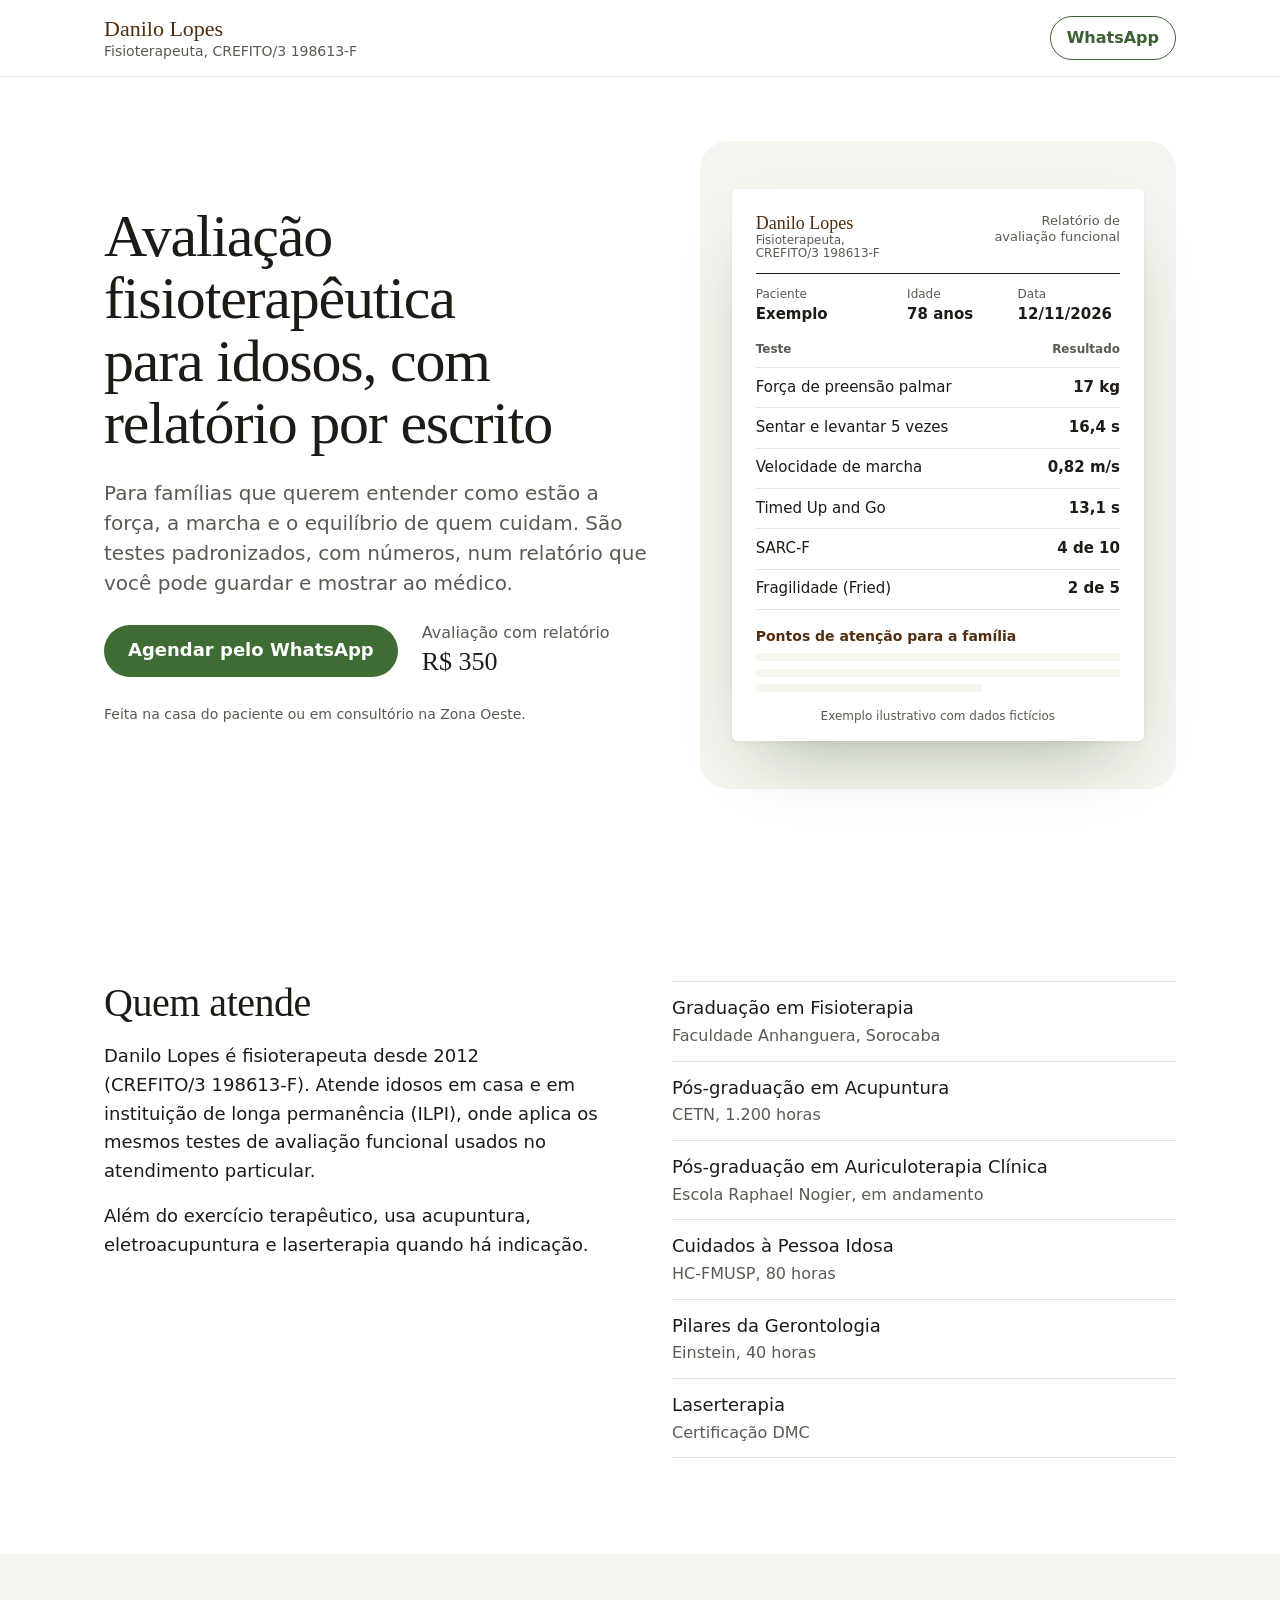
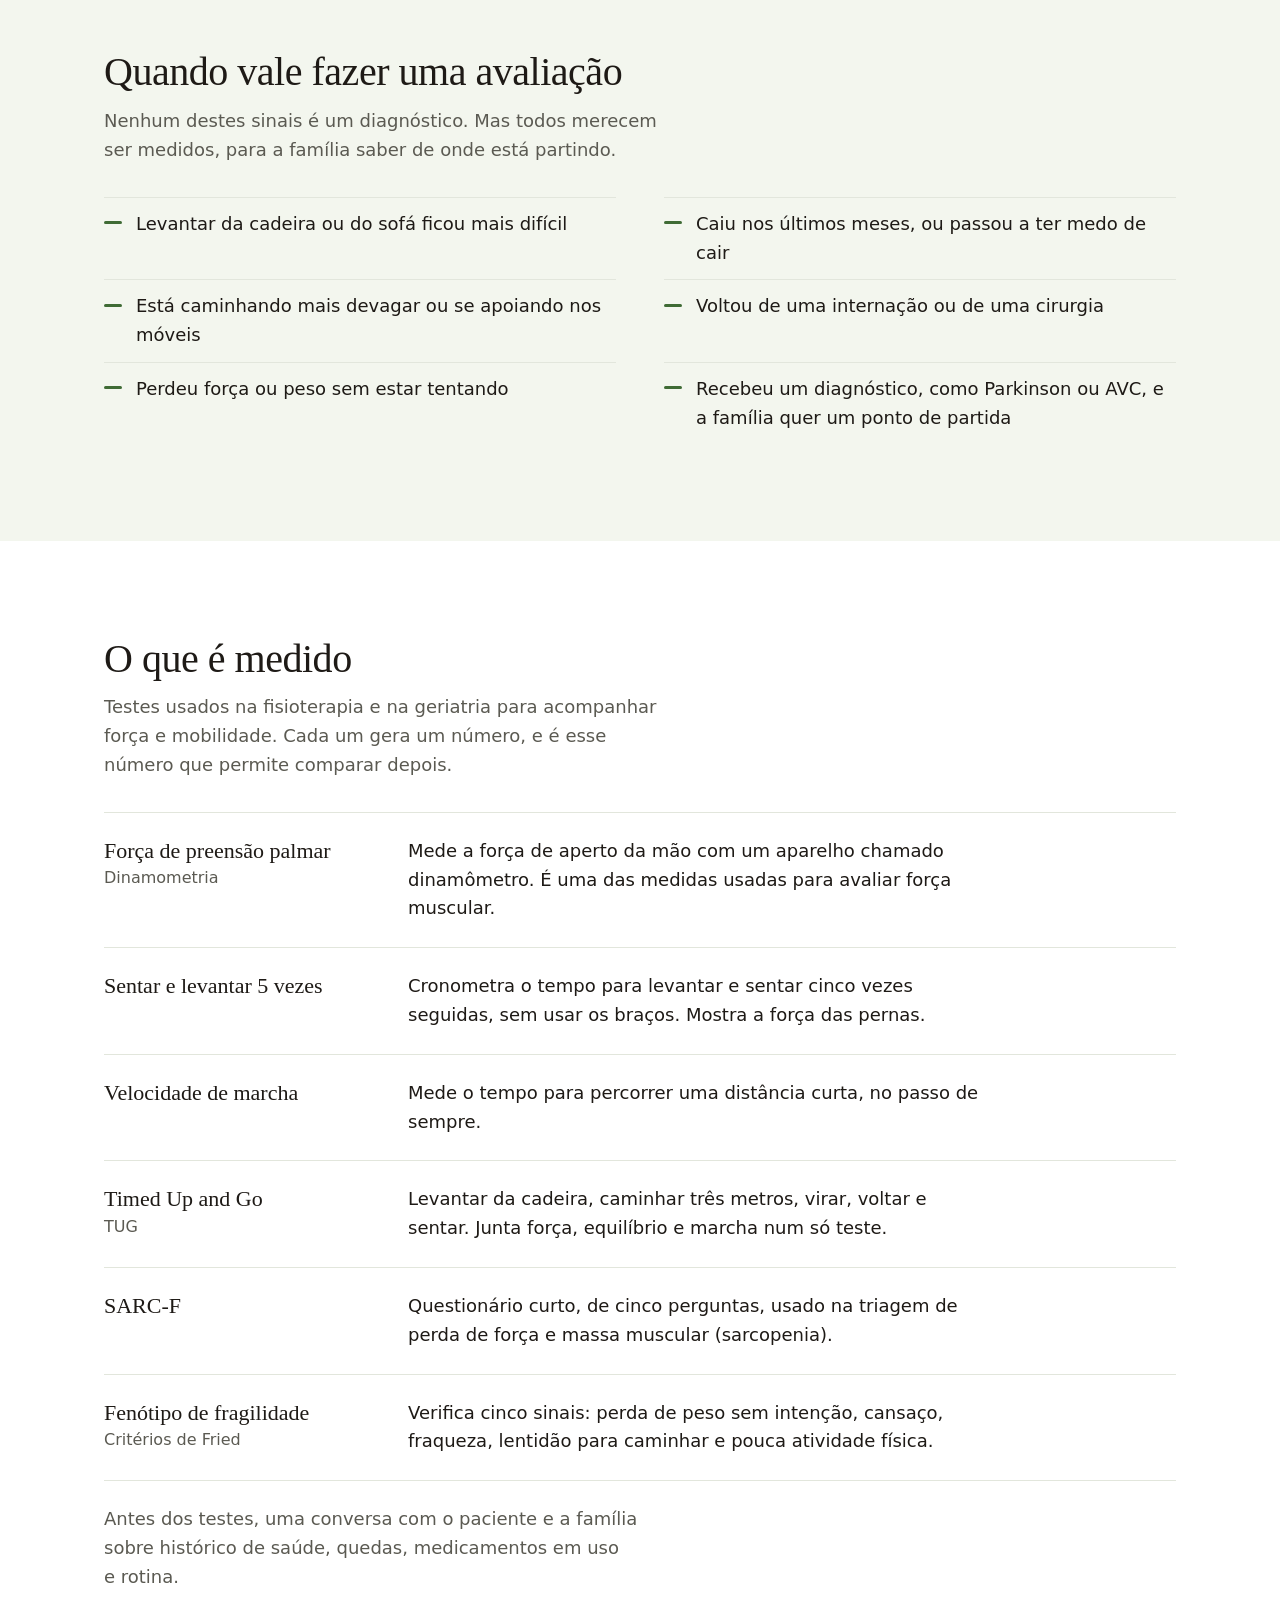
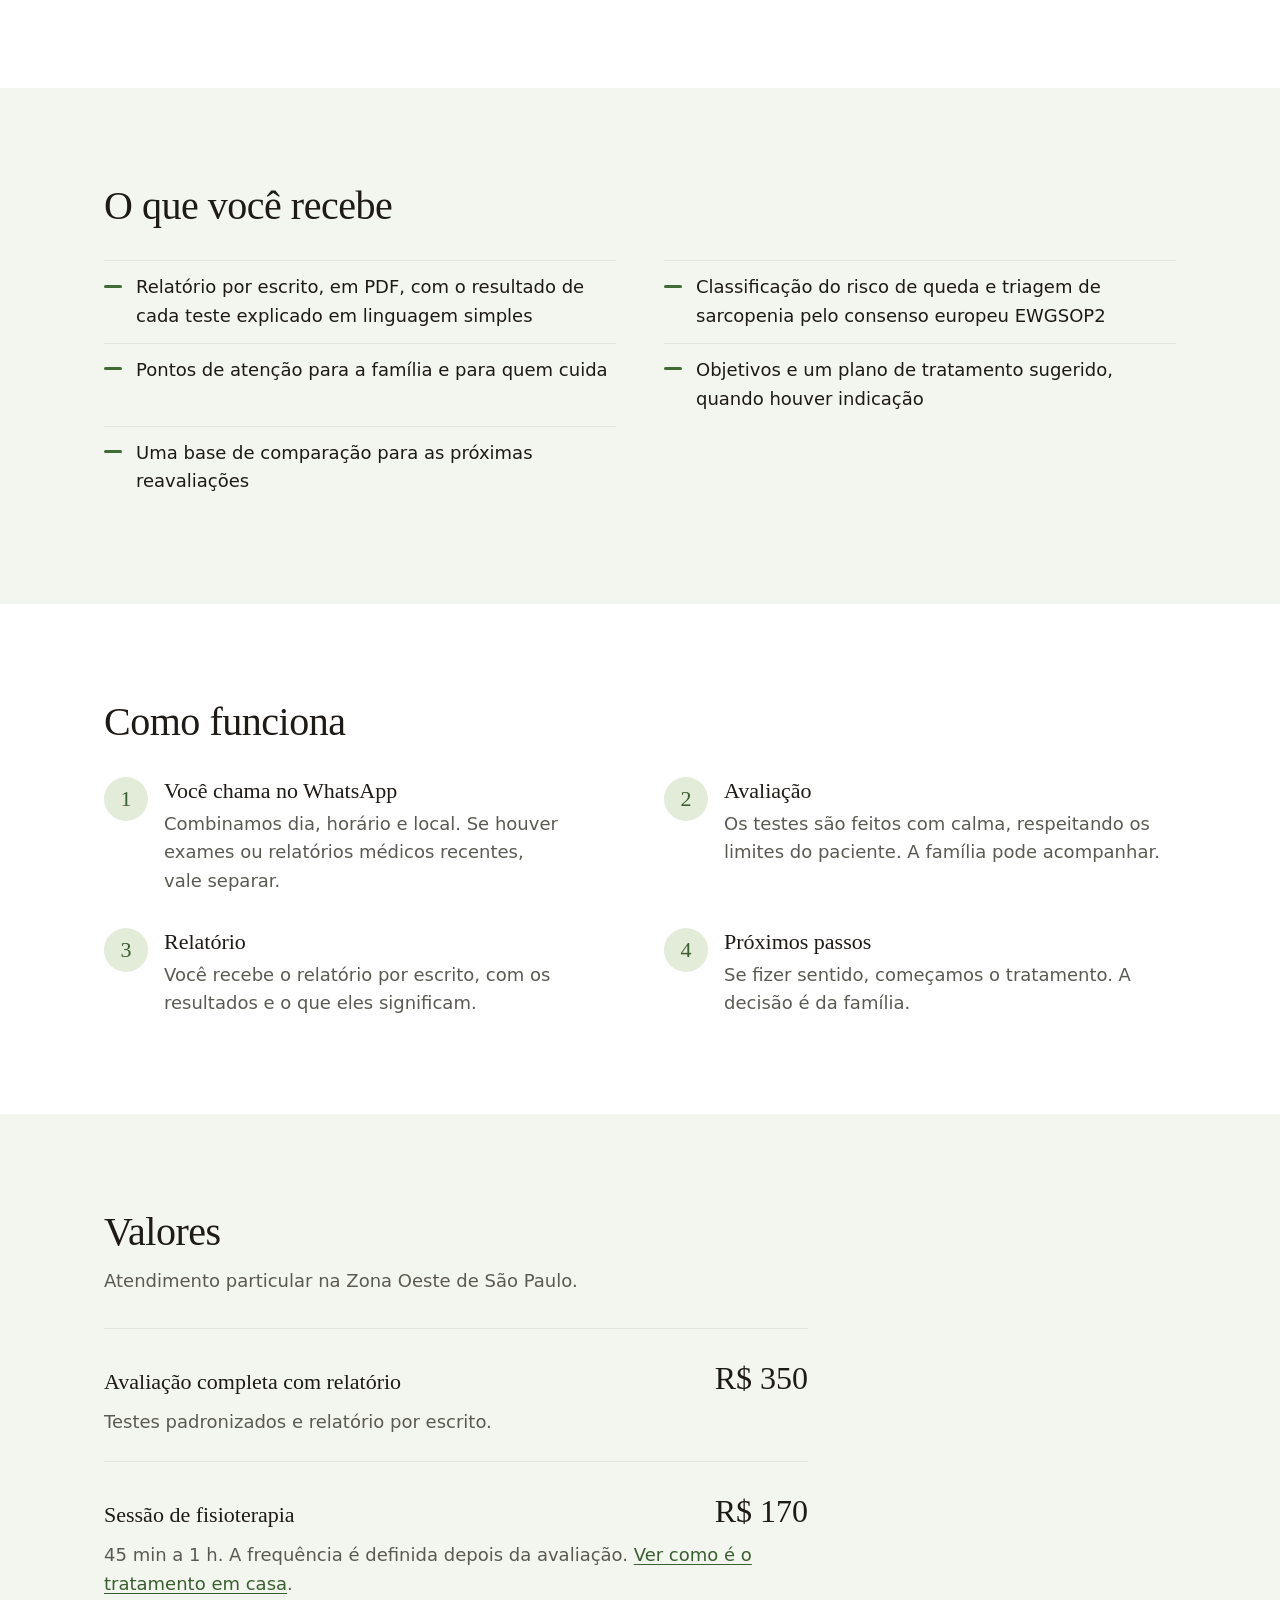
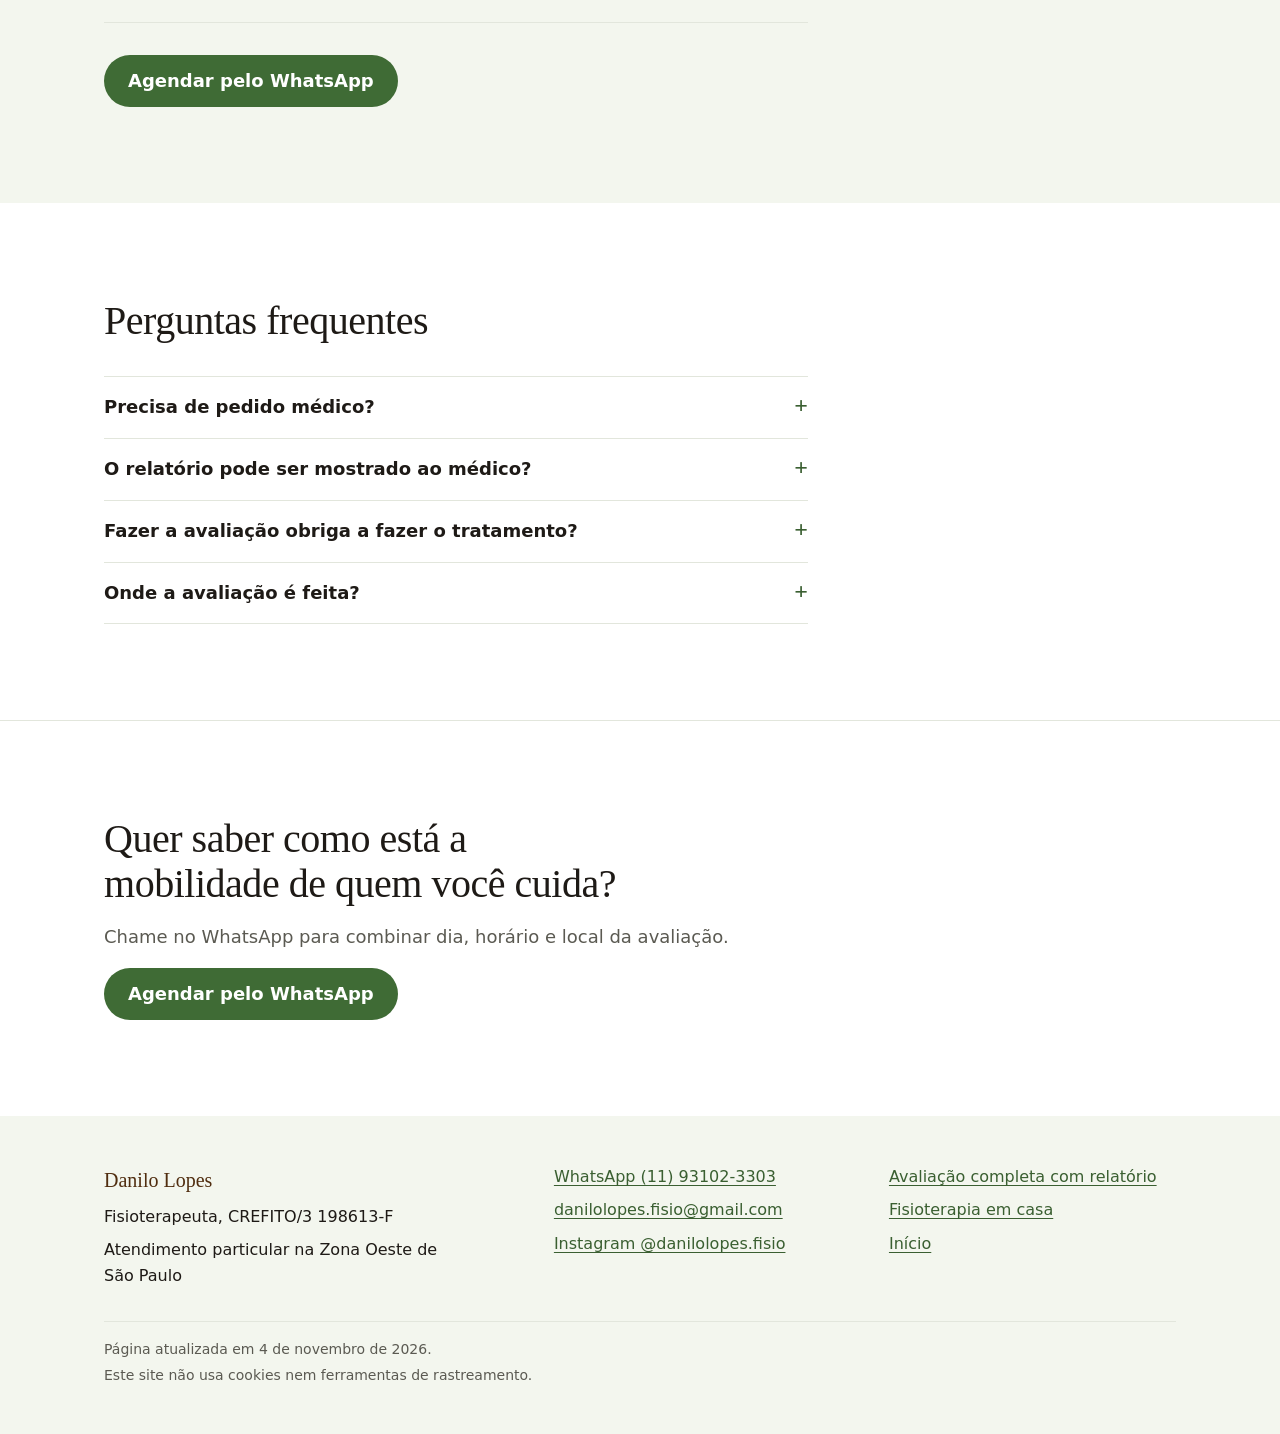
==== commit acd31645: "Visual clean: sai o fundo de bambu - fundo branco; verde e marrom só nos detalhes - vidro só no cabe" ====
--- a/public/avaliacao/index.html
+++ b/public/avaliacao/index.html
@@ -7,14 +7,12 @@
 <title>Avaliação fisioterapêutica para idosos com relatório | Danilo Lopes</title>
 <meta name="description" content="Força, marcha, equilíbrio e risco de queda medidos com testes padronizados e entregues num relatório por escrito. Zona Oeste de São Paulo.">
 <link rel="canonical" href="https://danilolopesfisio.com.br/avaliacao/">
-<meta name="theme-color" content="#edf2e6">
+<meta name="theme-color" content="#ffffff">
 <meta name="color-scheme" content="light only">
 <link rel="icon" href="/favicon.svg" type="image/svg+xml">
 <link rel="apple-touch-icon" href="/apple-touch-icon.png">
 <link rel="preload" href="/fontes/newsreader.woff2" as="font" type="font/woff2" crossorigin>
 <link rel="preload" href="/fontes/hanken-400.woff2" as="font" type="font/woff2" crossorigin>
-<link rel="preload" href="/img/bambuzal-720.webp" as="image" type="image/webp" media="(max-width: 45.99rem)">
-<link rel="preload" href="/img/bambuzal-1600.webp" as="image" type="image/webp" media="(min-width: 46rem)">
 <meta property="og:type" content="website">
 <meta property="og:locale" content="pt_BR">
 <meta property="og:site_name" content="Danilo Lopes, Fisioterapeuta">
@@ -26,24 +24,24 @@
 <meta property="og:image:height" content="630">
 <meta property="og:image:alt" content="Avaliação fisioterapêutica para idosos, com relatório por escrito">
 <meta name="twitter:card" content="summary_large_image">
-<style>@font-face{font-family: "Newsreader";src: url("/fontes/newsreader.woff2") format("woff2");font-weight: 420 560;font-display: swap}@font-face{font-family: "Hanken";src: url("/fontes/hanken-400.woff2") format("woff2");font-weight: 400;font-display: swap}@font-face{font-family: "Hanken";src: url("/fontes/hanken-600.woff2") format("woff2");font-weight: 600;font-display: swap}:root{color-scheme: light;--cor-fundo: #ffffff;--cor-salvia: #f3f6ee;--cor-bambu-claro: #e3ecd8;--cor-linha: #e2e6dc;--cor-texto: #1e1a16;--cor-texto-suave: #5b5a52;--cor-marrom: #502d0f;--cor-bambu: #3f6b35;--cor-bambu-escuro: #2f5229;--cor-bambu-texto: #3a5f31;--vidro-fundo: rgba(255,255,255,0.74);--vidro-borda: rgba(255,255,255,0.72);--vidro-desfoque: blur(20px) saturate(1.2);--fonte-titulo: "Newsreader",Georgia,"Times New Roman",serif;--fonte-texto: "Hanken","Segoe UI",system-ui,sans-serif;--t-meta: 0.875rem;--t-pequeno: 1rem;--t-corpo: 1.125rem;--t-lead: clamp(1.125rem,2.2vw,1.25rem);--t-h3: 1.375rem;--t-h2: clamp(1.75rem,4.2vw,2.5rem);--t-h1: clamp(2.125rem,5.6vw,3.75rem);--e-1: 0.25rem;--e-2: 0.5rem;--e-3: 0.75rem;--e-4: 1rem;--e-5: 1.5rem;--e-6: 2rem;--e-7: 3rem;--e-8: 4rem;--e-9: 6rem;--r-1: 6px;--r-2: 16px;--r-3: 28px;--r-pilula: 999px;--sombra-1: 0 1px 2px rgba(30,40,20,0.06),0 10px 30px -14px rgba(30,40,20,0.22);--sombra-2: 0 2px 4px rgba(30,40,20,0.05),0 34px 70px -30px rgba(30,40,20,0.35);--largura: 72rem;--medida: 36rem;--margem: clamp(1rem,4vw,2.5rem);--secao: var(--e-8)}*,*::before,*::after{box-sizing: border-box}html{-webkit-text-size-adjust: 100%;text-size-adjust: 100%;-webkit-tap-highlight-color: rgba(63,107,53,0.16);touch-action: manipulation}body{margin: 0;background: var(--cor-fundo);color: var(--cor-texto);font-family: var(--fonte-texto);font-size: var(--t-corpo);line-height: 1.6}h1,h2,h3{font-family: var(--fonte-titulo);color: var(--cor-texto);margin: 0;text-wrap: balance}h1{font-size: var(--t-h1);font-weight: 470;line-height: 1.04;letter-spacing: -0.02em}h2{font-size: var(--t-h2);font-weight: 480;line-height: 1.12;letter-spacing: -0.012em}h3{font-size: var(--t-h3);font-weight: 520;line-height: 1.3}p,ul,ol,dl,dd,figure{margin: 0}p{text-wrap: pretty}a{color: var(--cor-bambu-texto);text-decoration-thickness: 1px;text-underline-offset: 0.18em}a:hover{text-decoration-thickness: 2px}:focus-visible{outline: 3px solid var(--cor-marrom);outline-offset: 3px;border-radius: 4px}main,section[id]{scroll-margin-top: var(--e-4)}.sem-quebra{white-space: nowrap}.conteiner{width: 100%;max-width: var(--largura);margin-inline: auto;padding-inline: var(--margem)}.pular{position: absolute;left: var(--e-4);top: -4rem;z-index: 20;background: var(--cor-texto);color: var(--cor-fundo);padding: var(--e-3) var(--e-4);border-radius: var(--r-1)}.pular:focus{top: var(--e-4)}.vidro{--cor-texto-suave: #4a4942;background: var(--vidro-fundo);-webkit-backdrop-filter: var(--vidro-desfoque);backdrop-filter: var(--vidro-desfoque);border: 1px solid var(--vidro-borda);box-shadow: inset 0 1px 0 rgba(255,255,255,0.85),var(--sombra-1)}@supports not ((backdrop-filter: blur(1px)) or (-webkit-backdrop-filter: blur(1px))){.vidro{background: rgba(255,255,255,0.92)}}@media (prefers-reduced-transparency: reduce){.vidro{background: var(--cor-fundo);-webkit-backdrop-filter: none;backdrop-filter: none}}.bambuzal{background-color: #edf2e6;background-image: url("/img/bambuzal-720.webp");background-size: cover;background-position: center top}@media (min-width: 46rem){.bambuzal{background-image: url("/img/bambuzal-1600.webp");background-position: 30% top}}.topo{position: absolute;inset: 0 0 auto 0;z-index: 10}.topo-interno{display: flex;align-items: center;justify-content: space-between;gap: var(--e-4);padding-block: var(--e-4)}.marca{text-decoration: none;color: var(--cor-texto);line-height: 1.2}.marca-nome{display: block;font-family: var(--fonte-titulo);font-weight: 520;font-size: 1.375rem;color: var(--cor-marrom)}.marca-registro{display: block;font-size: var(--t-meta);color: var(--cor-texto-suave)}.topo-wa{flex: none;min-height: 44px;display: inline-flex;align-items: center;padding-inline: var(--e-4);border-radius: var(--r-pilula);font-weight: 600;font-size: var(--t-pequeno);color: var(--cor-bambu-texto);text-decoration: none}.topo-wa:hover{background: rgba(255,255,255,0.85)}.botao{display: inline-flex;align-items: center;justify-content: center;min-height: 52px;padding: var(--e-3) var(--e-5);border-radius: var(--r-pilula);background: var(--cor-bambu);color: #ffffff;font-family: var(--fonte-texto);font-weight: 600;font-size: var(--t-corpo);line-height: 1.25;text-align: center;text-decoration: none;transition: background-color 140ms ease}.botao:hover{background: var(--cor-bambu-escuro)}.heroi{position: relative;padding-top: 6.5rem;padding-bottom: var(--e-7)}.heroi-grade{display: grid;gap: var(--e-6);align-items: start}.heroi-painel{border-radius: var(--r-3);padding: var(--e-6) var(--e-5)}.heroi-painel>* + *{margin-top: var(--e-5)}.lead{font-size: var(--t-lead);line-height: 1.5;color: var(--cor-texto-suave);max-width: var(--medida)}.heroi-acao{display: flex;flex-wrap: wrap;align-items: center;gap: var(--e-4) var(--e-5)}.preco-curto{font-size: var(--t-pequeno);color: var(--cor-texto-suave);line-height: 1.35}.preco-curto strong{display: block;font-family: var(--fonte-titulo);font-weight: 520;font-size: 1.625rem;color: var(--cor-texto);font-variant-numeric: tabular-nums}.heroi-nota{font-size: var(--t-meta);color: var(--cor-texto-suave)}.heroi-visual{display: flex;justify-content: center}.folha{width: 100%;max-width: 28rem;background: var(--cor-fundo);border-radius: var(--r-1);box-shadow: var(--sombra-2);padding: var(--e-5) var(--e-5) var(--e-4);font-size: 0.9375rem;line-height: 1.45}.folha-topo{display: flex;justify-content: space-between;align-items: start;gap: var(--e-4);padding-bottom: var(--e-3);border-bottom: 1px solid var(--cor-texto)}.folha-marca{font-family: var(--fonte-titulo);font-weight: 520;font-size: 1.125rem;line-height: 1.15;color: var(--cor-marrom)}.folha-marca span{display: block;font-family: var(--fonte-texto);font-weight: 400;font-size: 0.75rem;color: var(--cor-texto-suave)}.folha-tipo{font-size: 0.8125rem;color: var(--cor-texto-suave);text-align: right;max-width: 9rem;line-height: 1.25}.folha-dados{display: grid;grid-template-columns: 1.4fr 1fr 1fr;gap: var(--e-2);margin-block: var(--e-3) var(--e-2)}.folha-dados dt{font-size: 0.75rem;color: var(--cor-texto-suave)}.folha-dados dd{font-weight: 600}.folha-tabela{width: 100%;border-collapse: collapse;font-variant-numeric: tabular-nums}.folha-tabela th{text-align: left;font-size: 0.75rem;font-weight: 600;color: var(--cor-texto-suave);padding: var(--e-2) 0;border-bottom: 1px solid var(--cor-linha)}.folha-tabela td{padding: 0.55rem 0;border-bottom: 1px solid var(--cor-linha)}.folha-tabela th:last-child,.folha-tabela td:last-child{text-align: right}.folha-tabela td:last-child{font-weight: 600;white-space: nowrap}.folha-obs{display: grid;gap: 0.45rem;margin-top: var(--e-4)}.folha-obs-titulo{font-weight: 600;font-size: 0.875rem;color: var(--cor-marrom)}.folha-obs span{display: block;height: 0.5rem;border-radius: 2px;background: var(--cor-salvia)}.folha-obs span:last-child{width: 62%}.folha-rodape{margin-top: var(--e-4);font-size: 0.75rem;color: var(--cor-texto-suave);text-align: center}.folha-titulo{font-family: var(--fonte-titulo);font-weight: 520;font-size: 1.375rem;line-height: 1.2;color: var(--cor-texto);padding-bottom: var(--e-3);border-bottom: 1px solid var(--cor-texto)}.folha-linhas{margin-top: var(--e-2)}.folha-linha{display: flex;justify-content: space-between;gap: var(--e-4);padding-block: 0.6rem;border-bottom: 1px solid var(--cor-linha)}.folha-linha dt{color: var(--cor-texto-suave)}.folha-linha dd{font-weight: 600;text-align: right}.folha-subtitulo{margin-top: var(--e-5);font-weight: 600;font-size: 0.875rem;color: var(--cor-marrom)}.folha .lista-no{grid-template-columns: 1fr;margin-top: var(--e-2)}.folha .lista-no li{padding-block: 0.55rem}.folha .lista-no li::before{top: 1.15rem}.secao{padding-block: var(--secao)}.secao-salvia{background: var(--cor-salvia)}.secao-cabeca{max-width: var(--medida);margin-bottom: var(--e-6)}.secao-cabeca>* + *{margin-top: var(--e-3)}.secao-intro{color: var(--cor-texto-suave)}.complemento{margin-top: var(--e-5);max-width: var(--medida);color: var(--cor-texto-suave)}.lista-no{list-style: none;padding: 0;display: grid;column-gap: var(--e-7)}.lista-no li{position: relative;padding: var(--e-3) 0 var(--e-3) var(--e-6);border-top: 1px solid var(--cor-linha)}.lista-no li::before{content: "";position: absolute;left: 0;top: 1.45rem;width: 1.1rem;height: 3px;border-radius: 2px;background: var(--cor-bambu)}.sobre-grade{display: grid;gap: var(--e-6) var(--e-8);align-items: start}.sobre-texto>* + *{margin-top: var(--e-4)}.sobre-texto p{max-width: var(--medida)}.retrato{width: 100%;max-width: 20rem;aspect-ratio: 4 / 5;object-fit: cover;border-radius: var(--r-2)}.formacao{list-style: none;padding: 0}.formacao li{padding-block: var(--e-3);border-top: 1px solid var(--cor-linha)}.formacao li:last-child{border-bottom: 1px solid var(--cor-linha)}.formacao span{display: block;font-size: var(--t-pequeno);color: var(--cor-texto-suave)}.definicao{display: grid;gap: var(--e-1) var(--e-7);padding-block: var(--e-5);border-top: 1px solid var(--cor-linha)}.definicao:last-child{border-bottom: 1px solid var(--cor-linha)}.definicao dt{font-family: var(--fonte-titulo);font-weight: 520;font-size: var(--t-h3);line-height: 1.25}.definicao dt small{display: block;font-family: var(--fonte-texto);font-weight: 400;font-size: var(--t-pequeno);color: var(--cor-texto-suave);margin-top: var(--e-1)}.definicao dd{max-width: var(--medida)}.passos{list-style: none;padding: 0;counter-reset: passo;display: grid;gap: var(--e-6)}.passos li{counter-increment: passo;display: grid;grid-template-columns: 2.75rem 1fr;gap: var(--e-4);align-items: start}.passos li::before{content: counter(passo);display: grid;place-items: center;width: 2.75rem;height: 2.75rem;border-radius: 50%;background: var(--cor-bambu-claro);color: var(--cor-bambu-texto);font-family: var(--fonte-titulo);font-weight: 520;font-size: 1.375rem;line-height: 1}.passos h3{margin-bottom: var(--e-1)}.passos p{color: var(--cor-texto-suave)}.motivos{list-style: none;padding: 0;display: grid;gap: var(--e-5) var(--e-7)}.motivos li{padding-left: var(--e-4);border-left: 3px solid var(--cor-bambu-claro)}.precos{max-width: 44rem}.preco{display: grid;grid-template-columns: 1fr auto;gap: var(--e-1) var(--e-4);align-items: baseline;padding-block: var(--e-5);border-top: 1px solid var(--cor-linha)}.preco:last-child{border-bottom: 1px solid var(--cor-linha)}.preco dt{font-family: var(--fonte-titulo);font-weight: 520;font-size: var(--t-h3);line-height: 1.25}.preco-valor{font-family: var(--fonte-titulo);font-weight: 520;font-size: clamp(1.625rem,4.5vw,2rem);white-space: nowrap;font-variant-numeric: tabular-nums}.preco-detalhe{grid-column: 1 / -1;color: var(--cor-texto-suave)}.valores-acao{margin-top: var(--e-6)}.perguntas{max-width: 44rem}.pergunta{border-top: 1px solid var(--cor-linha)}.pergunta:last-child{border-bottom: 1px solid var(--cor-linha)}.pergunta summary{cursor: pointer;list-style: none;display: flex;justify-content: space-between;gap: var(--e-4);padding-block: var(--e-4);font-weight: 600}.pergunta summary::-webkit-details-marker{display: none}.pergunta summary::after{content: "+";font-family: var(--fonte-titulo);font-size: 1.5rem;line-height: 1;color: var(--cor-bambu-texto);transition: transform 160ms ease}.pergunta[open] summary::after{transform: rotate(45deg)}.pergunta p{padding-bottom: var(--e-5);max-width: var(--medida);color: var(--cor-texto-suave)}.fechamento{padding-block: var(--e-8)}.fechamento-painel{border-radius: var(--r-3);padding: var(--e-6) var(--e-5);max-width: 40rem}.fechamento-painel>* + *{margin-top: var(--e-4)}.fechamento-painel p{color: var(--cor-texto-suave)}.caminhos{list-style: none;padding: 0;display: grid;gap: var(--e-5)}.caminho{display: block;height: 100%;padding: var(--e-6) var(--e-5);border-radius: var(--r-2);background: var(--cor-fundo);border: 1px solid var(--cor-linha);box-shadow: var(--sombra-1);color: var(--cor-texto);text-decoration: none;transition: border-color 140ms ease}.caminho:hover{border-color: var(--cor-bambu)}.caminho h2{font-size: 1.5rem;line-height: 1.2}.caminho p{margin-top: var(--e-3);color: var(--cor-texto-suave)}.caminho-preco{display: block;margin-top: var(--e-4);font-family: var(--fonte-titulo);font-weight: 520;font-size: 1.375rem;color: var(--cor-bambu-texto)}.rodape{background: var(--cor-salvia);padding-block: var(--e-7) 7rem;font-size: var(--t-pequeno)}.rodape-grade{display: grid;gap: var(--e-5) var(--e-7)}.rodape-grade>*>* + *{margin-top: var(--e-2)}.rodape-nome{font-family: var(--fonte-titulo);font-weight: 520;font-size: 1.25rem;color: var(--cor-marrom)}.rodape-legal{margin-top: var(--e-6);padding-top: var(--e-4);border-top: 1px solid var(--cor-linha);color: var(--cor-texto-suave);font-size: var(--t-meta)}.rodape-legal p + p{margin-top: var(--e-1)}.barra-wa{position: fixed;left: var(--e-3);right: var(--e-3);bottom: calc(var(--e-3) + env(safe-area-inset-bottom));z-index: 15;padding: var(--e-2);border-radius: var(--r-pilula);transition: transform 200ms ease,opacity 200ms ease}.js .barra-wa{transform: translateY(140%);opacity: 0}.js .barra-wa.visivel{transform: none;opacity: 1}.barra-wa .botao{display: flex;width: 100%}@media (max-width: 45.99rem){html{scroll-padding-bottom: 7rem}}@media (min-width: 46rem){:root{--secao: var(--e-9)}.heroi{padding-top: 7.5rem;padding-bottom: var(--e-8)}.heroi-painel{padding: var(--e-7)}.lista-no{grid-template-columns: 1fr 1fr}.definicao{grid-template-columns: 16rem 1fr}.passos{grid-template-columns: 1fr 1fr;gap: var(--e-6) var(--e-7)}.motivos{grid-template-columns: repeat(3,1fr)}.rodape-grade{grid-template-columns: 1.4fr 1fr 1fr}.caminhos{grid-template-columns: 1fr 1fr}.fechamento-painel{padding: var(--e-7)}.barra-wa{display: none}.rodape{padding-bottom: var(--e-7)}}@media (min-width: 62rem){.heroi-grade{grid-template-columns: 1.15fr 1fr;gap: var(--e-7);align-items: center}.heroi-grade-solo{grid-template-columns: minmax(0,46rem)}.sobre-grade{grid-template-columns: 1fr 1fr}.sobre-grade-foto{grid-template-columns: 20rem 1fr 1fr}}@media (max-width: 24rem){.marca-registro{font-size: 0.8125rem}.topo-wa{padding-inline: var(--e-3)}}@media (prefers-reduced-motion: reduce){.botao,.caminho,.pergunta summary::after,.barra-wa{transition: none}}@media print{.topo-wa,.barra-wa,.botao{display: none}.bambuzal{background: none}.topo{position: static}}</style>
+<style>@font-face{font-family: "Newsreader";src: url("/fontes/newsreader.woff2") format("woff2");font-weight: 420 560;font-display: swap}@font-face{font-family: "Hanken";src: url("/fontes/hanken-400.woff2") format("woff2");font-weight: 400;font-display: swap}@font-face{font-family: "Hanken";src: url("/fontes/hanken-600.woff2") format("woff2");font-weight: 600;font-display: swap}:root{color-scheme: light;--cor-fundo: #ffffff;--cor-salvia: #f3f6ee;--cor-bambu-claro: #e3ecd8;--cor-linha: #e2e6dc;--cor-texto: #1e1a16;--cor-texto-suave: #5b5a52;--cor-marrom: #502d0f;--cor-bambu: #3f6b35;--cor-bambu-escuro: #2f5229;--cor-bambu-texto: #3a5f31;--vidro-fundo: rgba(255,255,255,0.84);--vidro-linha: rgba(30,40,20,0.08);--vidro-desfoque: blur(20px) saturate(1.2);--fonte-titulo: "Newsreader",Georgia,"Times New Roman",serif;--fonte-texto: "Hanken","Segoe UI",system-ui,sans-serif;--t-meta: 0.875rem;--t-pequeno: 1rem;--t-corpo: 1.125rem;--t-lead: clamp(1.125rem,2.2vw,1.25rem);--t-h3: 1.375rem;--t-h2: clamp(1.75rem,4.2vw,2.5rem);--t-h1: clamp(2.125rem,5.6vw,3.75rem);--e-1: 0.25rem;--e-2: 0.5rem;--e-3: 0.75rem;--e-4: 1rem;--e-5: 1.5rem;--e-6: 2rem;--e-7: 3rem;--e-8: 4rem;--e-9: 6rem;--r-1: 6px;--r-2: 16px;--r-3: 28px;--r-pilula: 999px;--sombra-1: 0 1px 2px rgba(30,40,20,0.06),0 10px 30px -14px rgba(30,40,20,0.22);--sombra-2: 0 2px 4px rgba(30,40,20,0.05),0 34px 70px -30px rgba(30,40,20,0.35);--largura: 72rem;--medida: 36rem;--margem: clamp(1rem,4vw,2.5rem);--secao: var(--e-8)}*,*::before,*::after{box-sizing: border-box}html{-webkit-text-size-adjust: 100%;text-size-adjust: 100%;-webkit-tap-highlight-color: rgba(63,107,53,0.16);touch-action: manipulation}body{margin: 0;background: var(--cor-fundo);color: var(--cor-texto);font-family: var(--fonte-texto);font-size: var(--t-corpo);line-height: 1.6}h1,h2,h3{font-family: var(--fonte-titulo);color: var(--cor-texto);margin: 0;text-wrap: balance}h1{font-size: var(--t-h1);font-weight: 470;line-height: 1.04;letter-spacing: -0.02em}h2{font-size: var(--t-h2);font-weight: 480;line-height: 1.12;letter-spacing: -0.012em}h3{font-size: var(--t-h3);font-weight: 520;line-height: 1.3}p,ul,ol,dl,dd,figure{margin: 0}p{text-wrap: pretty}a{color: var(--cor-bambu-texto);text-decoration-thickness: 1px;text-underline-offset: 0.18em}a:hover{text-decoration-thickness: 2px}:focus-visible{outline: 3px solid var(--cor-marrom);outline-offset: 3px;border-radius: 4px}main,section[id]{scroll-margin-top: 5.5rem}html{scroll-padding-top: 5.5rem}.sem-quebra{white-space: nowrap}.conteiner{width: 100%;max-width: var(--largura);margin-inline: auto;padding-inline: var(--margem)}.pular{position: absolute;left: var(--e-4);top: -4rem;z-index: 20;background: var(--cor-texto);color: var(--cor-fundo);padding: var(--e-3) var(--e-4);border-radius: var(--r-1)}.pular:focus{top: var(--e-4)}.vidro{background: var(--vidro-fundo);-webkit-backdrop-filter: var(--vidro-desfoque);backdrop-filter: var(--vidro-desfoque)}@supports not ((backdrop-filter: blur(1px)) or (-webkit-backdrop-filter: blur(1px))){.vidro{background: rgba(255,255,255,0.96)}}@media (prefers-reduced-transparency: reduce){.vidro{background: var(--cor-fundo);-webkit-backdrop-filter: none;backdrop-filter: none}}.topo{position: sticky;top: 0;z-index: 10;border-bottom: 1px solid var(--vidro-linha)}.topo-interno{display: flex;align-items: center;justify-content: space-between;gap: var(--e-4);padding-block: var(--e-4)}.marca{text-decoration: none;color: var(--cor-texto);line-height: 1.2}.marca-nome{display: block;font-family: var(--fonte-titulo);font-weight: 520;font-size: 1.375rem;color: var(--cor-marrom)}.marca-registro{display: block;font-size: var(--t-meta);color: var(--cor-texto-suave)}.topo-wa{flex: none;min-height: 44px;display: inline-flex;align-items: center;padding-inline: var(--e-4);border-radius: var(--r-pilula);font-weight: 600;font-size: var(--t-pequeno);color: var(--cor-bambu-texto);text-decoration: none;border: 1.5px solid currentColor}.topo-wa:hover{background: var(--cor-bambu);border-color: var(--cor-bambu);color: #ffffff}.botao{display: inline-flex;align-items: center;justify-content: center;min-height: 52px;padding: var(--e-3) var(--e-5);border-radius: var(--r-pilula);background: var(--cor-bambu);color: #ffffff;font-family: var(--fonte-texto);font-weight: 600;font-size: var(--t-corpo);line-height: 1.25;text-align: center;text-decoration: none;transition: background-color 140ms ease}.botao:hover{background: var(--cor-bambu-escuro)}.heroi{padding-block: var(--e-7) var(--e-8)}.heroi-grade{display: grid;gap: var(--e-6);align-items: start}.heroi-painel>* + *{margin-top: var(--e-5)}.lead{font-size: var(--t-lead);line-height: 1.5;color: var(--cor-texto-suave);max-width: var(--medida)}.heroi-acao{display: flex;flex-wrap: wrap;align-items: center;gap: var(--e-4) var(--e-5)}.preco-curto{font-size: var(--t-pequeno);color: var(--cor-texto-suave);line-height: 1.35}.preco-curto strong{display: block;font-family: var(--fonte-titulo);font-weight: 520;font-size: 1.625rem;color: var(--cor-texto);font-variant-numeric: tabular-nums}.heroi-nota{font-size: var(--t-meta);color: var(--cor-texto-suave)}.heroi-visual{display: flex;justify-content: center;background: var(--cor-salvia);border-radius: var(--r-3);padding: var(--e-6) var(--e-4)}.folha{width: 100%;max-width: 28rem;background: var(--cor-fundo);border-radius: var(--r-1);box-shadow: var(--sombra-2);padding: var(--e-5) var(--e-5) var(--e-4);font-size: 0.9375rem;line-height: 1.45}.folha-topo{display: flex;justify-content: space-between;align-items: start;gap: var(--e-4);padding-bottom: var(--e-3);border-bottom: 1px solid var(--cor-texto)}.folha-marca{font-family: var(--fonte-titulo);font-weight: 520;font-size: 1.125rem;line-height: 1.15;color: var(--cor-marrom)}.folha-marca span{display: block;font-family: var(--fonte-texto);font-weight: 400;font-size: 0.75rem;color: var(--cor-texto-suave)}.folha-tipo{font-size: 0.8125rem;color: var(--cor-texto-suave);text-align: right;max-width: 9rem;line-height: 1.25}.folha-dados{display: grid;grid-template-columns: 1.4fr 1fr 1fr;gap: var(--e-2);margin-block: var(--e-3) var(--e-2)}.folha-dados dt{font-size: 0.75rem;color: var(--cor-texto-suave)}.folha-dados dd{font-weight: 600}.folha-tabela{width: 100%;border-collapse: collapse;font-variant-numeric: tabular-nums}.folha-tabela th{text-align: left;font-size: 0.75rem;font-weight: 600;color: var(--cor-texto-suave);padding: var(--e-2) 0;border-bottom: 1px solid var(--cor-linha)}.folha-tabela td{padding: 0.55rem 0;border-bottom: 1px solid var(--cor-linha)}.folha-tabela th:last-child,.folha-tabela td:last-child{text-align: right}.folha-tabela td:last-child{font-weight: 600;white-space: nowrap}.folha-obs{display: grid;gap: 0.45rem;margin-top: var(--e-4)}.folha-obs-titulo{font-weight: 600;font-size: 0.875rem;color: var(--cor-marrom)}.folha-obs span{display: block;height: 0.5rem;border-radius: 2px;background: var(--cor-salvia)}.folha-obs span:last-child{width: 62%}.folha-rodape{margin-top: var(--e-4);font-size: 0.75rem;color: var(--cor-texto-suave);text-align: center}.folha-titulo{font-family: var(--fonte-titulo);font-weight: 520;font-size: 1.375rem;line-height: 1.2;color: var(--cor-texto);padding-bottom: var(--e-3);border-bottom: 1px solid var(--cor-texto)}.folha-linhas{margin-top: var(--e-2)}.folha-linha{display: flex;justify-content: space-between;gap: var(--e-4);padding-block: 0.6rem;border-bottom: 1px solid var(--cor-linha)}.folha-linha dt{color: var(--cor-texto-suave)}.folha-linha dd{font-weight: 600;text-align: right}.folha-subtitulo{margin-top: var(--e-5);font-weight: 600;font-size: 0.875rem;color: var(--cor-marrom)}.folha .lista-no{grid-template-columns: 1fr;margin-top: var(--e-2)}.folha .lista-no li{padding-block: 0.55rem}.folha .lista-no li::before{top: 1.15rem}.secao{padding-block: var(--secao)}.secao-salvia{background: var(--cor-salvia)}.secao-cabeca{max-width: var(--medida);margin-bottom: var(--e-6)}.secao-cabeca>* + *{margin-top: var(--e-3)}.secao-intro{color: var(--cor-texto-suave)}.complemento{margin-top: var(--e-5);max-width: var(--medida);color: var(--cor-texto-suave)}.lista-no{list-style: none;padding: 0;display: grid;column-gap: var(--e-7)}.lista-no li{position: relative;padding: var(--e-3) 0 var(--e-3) var(--e-6);border-top: 1px solid var(--cor-linha)}.lista-no li::before{content: "";position: absolute;left: 0;top: 1.45rem;width: 1.1rem;height: 3px;border-radius: 2px;background: var(--cor-bambu)}.sobre-grade{display: grid;gap: var(--e-6) var(--e-8);align-items: start}.sobre-texto>* + *{margin-top: var(--e-4)}.sobre-texto p{max-width: var(--medida)}.retrato{width: 100%;max-width: 20rem;aspect-ratio: 4 / 5;object-fit: cover;border-radius: var(--r-2)}.formacao{list-style: none;padding: 0}.formacao li{padding-block: var(--e-3);border-top: 1px solid var(--cor-linha)}.formacao li:last-child{border-bottom: 1px solid var(--cor-linha)}.formacao span{display: block;font-size: var(--t-pequeno);color: var(--cor-texto-suave)}.definicao{display: grid;gap: var(--e-1) var(--e-7);padding-block: var(--e-5);border-top: 1px solid var(--cor-linha)}.definicao:last-child{border-bottom: 1px solid var(--cor-linha)}.definicao dt{font-family: var(--fonte-titulo);font-weight: 520;font-size: var(--t-h3);line-height: 1.25}.definicao dt small{display: block;font-family: var(--fonte-texto);font-weight: 400;font-size: var(--t-pequeno);color: var(--cor-texto-suave);margin-top: var(--e-1)}.definicao dd{max-width: var(--medida)}.passos{list-style: none;padding: 0;counter-reset: passo;display: grid;gap: var(--e-6)}.passos li{counter-increment: passo;display: grid;grid-template-columns: 2.75rem 1fr;gap: var(--e-4);align-items: start}.passos li::before{content: counter(passo);display: grid;place-items: center;width: 2.75rem;height: 2.75rem;border-radius: 50%;background: var(--cor-bambu-claro);color: var(--cor-bambu-texto);font-family: var(--fonte-titulo);font-weight: 520;font-size: 1.375rem;line-height: 1}.passos h3{margin-bottom: var(--e-1)}.passos p{color: var(--cor-texto-suave)}.motivos{list-style: none;padding: 0;display: grid;gap: var(--e-5) var(--e-7)}.motivos li{padding-left: var(--e-4);border-left: 3px solid var(--cor-bambu-claro)}.precos{max-width: 44rem}.preco{display: grid;grid-template-columns: 1fr auto;gap: var(--e-1) var(--e-4);align-items: baseline;padding-block: var(--e-5);border-top: 1px solid var(--cor-linha)}.preco:last-child{border-bottom: 1px solid var(--cor-linha)}.preco dt{font-family: var(--fonte-titulo);font-weight: 520;font-size: var(--t-h3);line-height: 1.25}.preco-valor{font-family: var(--fonte-titulo);font-weight: 520;font-size: clamp(1.625rem,4.5vw,2rem);white-space: nowrap;font-variant-numeric: tabular-nums}.preco-detalhe{grid-column: 1 / -1;color: var(--cor-texto-suave)}.valores-acao{margin-top: var(--e-6)}.perguntas{max-width: 44rem}.pergunta{border-top: 1px solid var(--cor-linha)}.pergunta:last-child{border-bottom: 1px solid var(--cor-linha)}.pergunta summary{cursor: pointer;list-style: none;display: flex;justify-content: space-between;gap: var(--e-4);padding-block: var(--e-4);font-weight: 600}.pergunta summary::-webkit-details-marker{display: none}.pergunta summary::after{content: "+";font-family: var(--fonte-titulo);font-size: 1.5rem;line-height: 1;color: var(--cor-bambu-texto);transition: transform 160ms ease}.pergunta[open] summary::after{transform: rotate(45deg)}.pergunta p{padding-bottom: var(--e-5);max-width: var(--medida);color: var(--cor-texto-suave)}.fechamento{padding-block: var(--secao);border-top: 1px solid var(--cor-linha)}.fechamento-painel{max-width: 40rem}.fechamento-painel>* + *{margin-top: var(--e-4)}.fechamento-painel p{color: var(--cor-texto-suave)}.caminhos{list-style: none;padding: 0;display: grid;gap: var(--e-5)}.caminho{display: block;height: 100%;padding: var(--e-6) var(--e-5);border-radius: var(--r-2);background: var(--cor-fundo);border: 1px solid var(--cor-linha);box-shadow: var(--sombra-1);color: var(--cor-texto);text-decoration: none;transition: border-color 140ms ease}.caminho:hover{border-color: var(--cor-bambu)}.caminho h2{font-size: 1.5rem;line-height: 1.2}.caminho p{margin-top: var(--e-3);color: var(--cor-texto-suave)}.caminho-preco{display: block;margin-top: var(--e-4);font-family: var(--fonte-titulo);font-weight: 520;font-size: 1.375rem;color: var(--cor-bambu-texto)}.rodape{background: var(--cor-salvia);padding-block: var(--e-7) 7rem;font-size: var(--t-pequeno)}.rodape-grade{display: grid;gap: var(--e-5) var(--e-7)}.rodape-grade>*>* + *{margin-top: var(--e-2)}.rodape-nome{font-family: var(--fonte-titulo);font-weight: 520;font-size: 1.25rem;color: var(--cor-marrom)}.rodape-legal{margin-top: var(--e-6);padding-top: var(--e-4);border-top: 1px solid var(--cor-linha);color: var(--cor-texto-suave);font-size: var(--t-meta)}.rodape-legal p + p{margin-top: var(--e-1)}.barra-wa{position: fixed;left: var(--e-3);right: var(--e-3);bottom: calc(var(--e-3) + env(safe-area-inset-bottom));z-index: 15;padding: var(--e-2);border-radius: var(--r-pilula);border: 1px solid var(--vidro-linha);box-shadow: var(--sombra-1);transition: transform 200ms ease,opacity 200ms ease}.js .barra-wa{transform: translateY(140%);opacity: 0}.js .barra-wa.visivel{transform: none;opacity: 1}.barra-wa .botao{display: flex;width: 100%}@media (max-width: 45.99rem){html{scroll-padding-bottom: 7rem}}@media (min-width: 46rem){:root{--secao: var(--e-9)}.heroi{padding-block: var(--e-8) var(--e-9)}.heroi-visual{padding: var(--e-7) var(--e-6)}.lista-no{grid-template-columns: 1fr 1fr}.definicao{grid-template-columns: 16rem 1fr}.passos{grid-template-columns: 1fr 1fr;gap: var(--e-6) var(--e-7)}.motivos{grid-template-columns: repeat(3,1fr)}.rodape-grade{grid-template-columns: 1.4fr 1fr 1fr}.caminhos{grid-template-columns: 1fr 1fr}.barra-wa{display: none}.rodape{padding-bottom: var(--e-7)}}@media (min-width: 62rem){.heroi-grade{grid-template-columns: 1.15fr 1fr;gap: var(--e-7);align-items: center}.heroi-grade-solo{grid-template-columns: minmax(0,46rem)}.sobre-grade{grid-template-columns: 1fr 1fr}.sobre-grade-foto{grid-template-columns: 20rem 1fr 1fr}}@media (max-width: 24rem){.marca-registro{font-size: 0.8125rem}.topo-wa{padding-inline: var(--e-3)}}@media (prefers-reduced-motion: reduce){.botao,.caminho,.pergunta summary::after,.barra-wa{transition: none}}@media print{.topo-wa,.barra-wa,.botao{display: none}.topo{position: static}}</style>
 <script type="application/ld+json">{"@context":"https://schema.org","@type":"Physiotherapy","name":"Danilo Lopes, Fisioterapeuta","url":"https://danilolopesfisio.com.br/","telephone":"+5511931023303","email":"danilolopes.fisio@gmail.com","areaServed":{"@type":"Place","name":"Zona Oeste de São Paulo"},"sameAs":["https://www.instagram.com/danilolopes.fisio/"],"founder":{"@type":"Person","name":"Danilo Lopes","jobTitle":"Fisioterapeuta"},"makesOffer":[{"@type":"Offer","price":"350.00","priceCurrency":"BRL","itemOffered":{"@type":"Service","name":"Avaliação fisioterapêutica completa com relatório"}},{"@type":"Offer","price":"170.00","priceCurrency":"BRL","itemOffered":{"@type":"Service","name":"Sessão de fisioterapia em casa"}}]}</script>
 </head>
 <body>
 <a class="pular" href="#conteudo">Pular para o conteúdo</a>
-<header class="topo">
+<header class="topo vidro">
   <div class="conteiner topo-interno">
     <a class="marca" href="/" translate="no">
       <span class="marca-nome">Danilo Lopes</span>
       <span class="marca-registro">Fisioterapeuta, <span class="sem-quebra">CREFITO/3 198613-F</span></span>
     </a>
-    <a class="topo-wa vidro" href="https://wa.me/5511931023303?text=Ol%C3%A1%2C%20Danilo!%20Vim%20pelo%20site%20e%20quero%20agendar%20a%20avalia%C3%A7%C3%A3o%20fisioterap%C3%AAutica%20completa%20com%20relat%C3%B3rio." aria-label="Chamar no WhatsApp">WhatsApp</a>
+    <a class="topo-wa" href="https://wa.me/5511931023303?text=Ol%C3%A1%2C%20Danilo!%20Vim%20pelo%20site%20e%20quero%20agendar%20a%20avalia%C3%A7%C3%A3o%20fisioterap%C3%AAutica%20completa%20com%20relat%C3%B3rio." aria-label="Chamar no WhatsApp">WhatsApp</a>
   </div>
 </header>
 <main id="conteudo">
-  <section class="heroi heroi-com-folha bambuzal" aria-labelledby="titulo-pagina">
+  <section class="heroi heroi-com-folha" aria-labelledby="titulo-pagina">
     <div class="conteiner heroi-grade">
-      <div class="heroi-painel vidro">
+      <div class="heroi-painel">
         <h1 id="titulo-pagina">Avaliação fisioterapêutica para idosos, com relatório por escrito</h1>
         <p class="lead">Para famílias que querem entender como estão a força, a marcha e o equilíbrio de quem cuidam. São testes padronizados, com números, num relatório que você pode guardar e mostrar ao médico.</p>
         <div class="heroi-acao">
@@ -224,9 +222,9 @@
       </div>
     </div>
   </section>
-  <section class="fechamento bambuzal" aria-labelledby="titulo-fechamento">
+  <section class="fechamento" aria-labelledby="titulo-fechamento">
   <div class="conteiner">
-    <div class="fechamento-painel vidro">
+    <div class="fechamento-painel">
       <h2 id="titulo-fechamento">Quer saber como está a mobilidade de quem você cuida?</h2>
       <p>Chame no WhatsApp para combinar dia, horário e local da avaliação.</p>
       <a class="botao" href="https://wa.me/5511931023303?text=Ol%C3%A1%2C%20Danilo!%20Vim%20pelo%20site%20e%20quero%20agendar%20a%20avalia%C3%A7%C3%A3o%20fisioterap%C3%AAutica%20completa%20com%20relat%C3%B3rio.">Agendar pelo WhatsApp</a>
